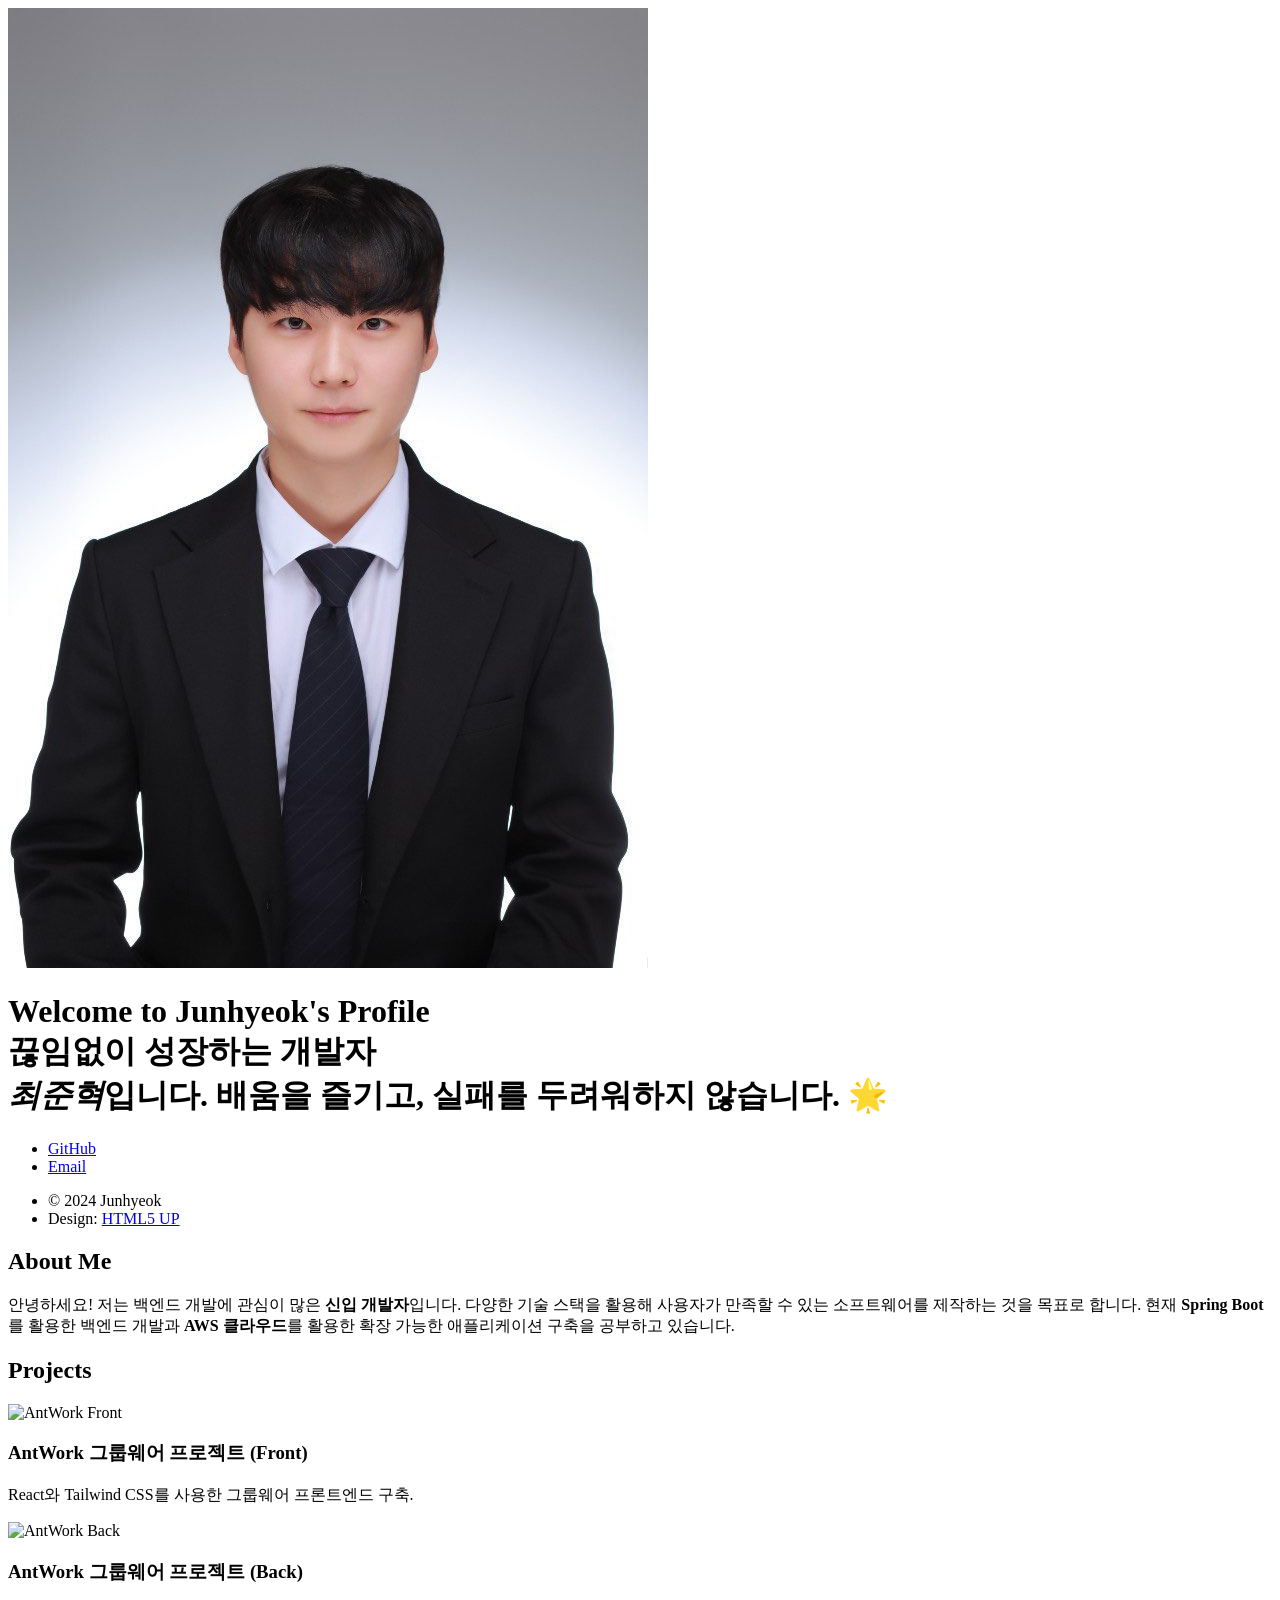
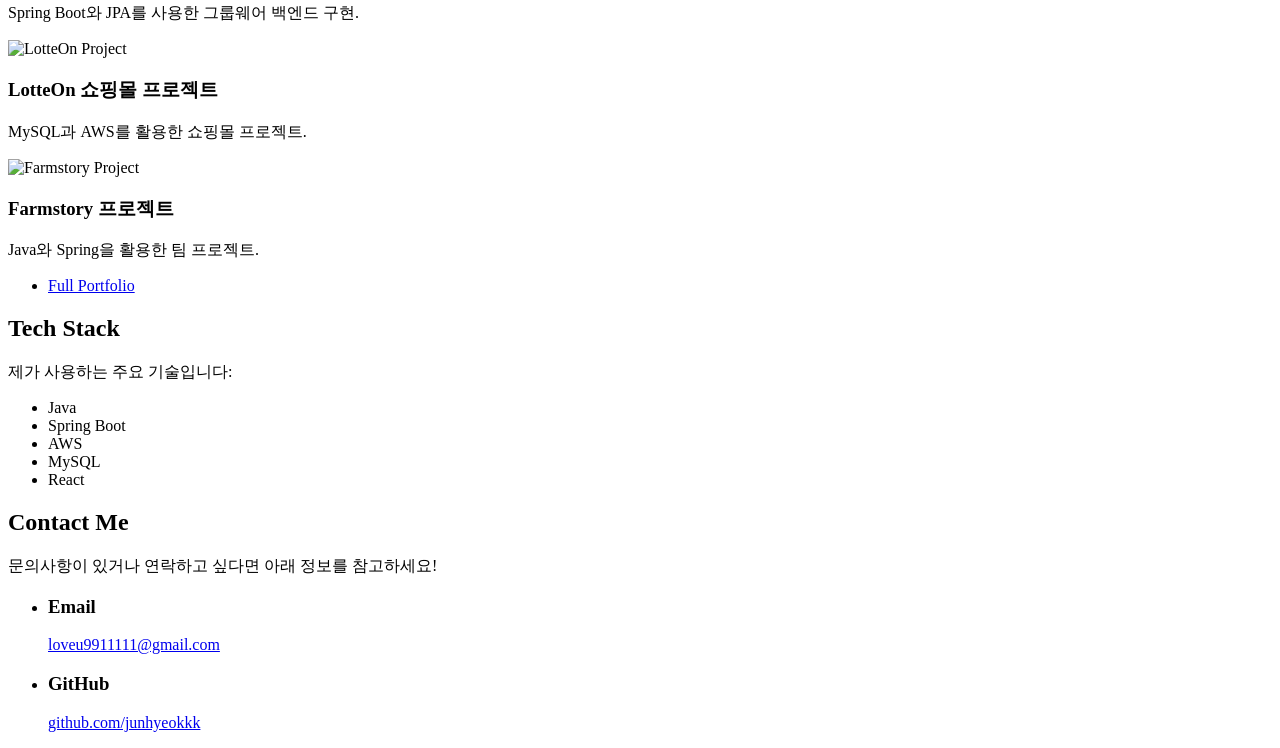
==== index.html @ 49eb4132 "init 포트폴리오" ====
<!DOCTYPE HTML>
<html>
<head>
    <title>Junhyeok's Profile</title>
    <meta charset="utf-8" />
    <meta name="viewport" content="width=device-width, initial-scale=1, user-scalable=no" />
    <link rel="stylesheet" href="assets/css/main.css" />
</head>
<body class="is-preload">

    <!-- Header -->
    <header id="header">
        <div class="inner">
            <a href="#" class="image avatar"><img src="images/증명사진.jpg" alt="Junhyeok's Avatar" /></a>
            <h1>
                <strong>Welcome to Junhyeok's Profile</strong><br />
                끊임없이 성장하는 개발자 <br />
                <em>최준혁</em>입니다. 배움을 즐기고, 실패를 두려워하지 않습니다. 🌟
            </h1>
        </div>
    </header>

    <!-- Main -->
    <div id="main">

        <!-- One -->
        <section id="one">
            <header class="major">
                <h2>About Me</h2>
            </header>
            <p>
                안녕하세요! 저는 백엔드 개발에 관심이 많은 <strong>신입 개발자</strong>입니다.  
                다양한 기술 스택을 활용해 사용자가 만족할 수 있는 소프트웨어를 제작하는 것을 목표로 합니다.  
                현재 <strong>Spring Boot</strong>를 활용한 백엔드 개발과 <strong>AWS 클라우드</strong>를 활용한 확장 가능한 애플리케이션 구축을 공부하고 있습니다.
            </p>
        </section>

        <!-- Two -->
        <section id="two">
            <h2>Projects</h2>
            <div class="row">
                <article class="col-6 col-12-xsmall work-item">
                    <a href="https://github.com/greenlotte4/lotte-2nd-project-front-team3" class="image fit thumb">
                        <img src="images/thumbs/project1.jpg" alt="AntWork Front" />
                    </a>
                    <h3>AntWork 그룹웨어 프로젝트 (Front)</h3>
                    <p>React와 Tailwind CSS를 사용한 그룹웨어 프론트엔드 구축.</p>
                </article>
                <article class="col-6 col-12-xsmall work-item">
                    <a href="https://github.com/greenlotte4/lotte-2nd-project-back-team3" class="image fit thumb">
                        <img src="images/thumbs/project2.jpg" alt="AntWork Back" />
                    </a>
                    <h3>AntWork 그룹웨어 프로젝트 (Back)</h3>
                    <p>Spring Boot와 JPA를 사용한 그룹웨어 백엔드 구현.</p>
                </article>
                <article class="col-6 col-12-xsmall work-item">
                    <a href="https://github.com/junhyeokkk/LotteOn" class="image fit thumb">
                        <img src="images/thumbs/project3.jpg" alt="LotteOn Project" />
                    </a>
                    <h3>LotteOn 쇼핑몰 프로젝트</h3>
                    <p>MySQL과 AWS를 활용한 쇼핑몰 프로젝트.</p>
                </article>
                <article class="col-6 col-12-xsmall work-item">
                    <a href="https://github.com/junhyeokkk/Farmstory_TEAM1" class="image fit thumb">
                        <img src="images/thumbs/project4.jpg" alt="Farmstory Project" />
                    </a>
                    <h3>Farmstory 프로젝트</h3>
                    <p>Java와 Spring을 활용한 팀 프로젝트.</p>
                </article>
            </div>
            <ul class="actions">
                <li><a href="https://github.com/junhyeokkk" class="button">Full Portfolio</a></li>
            </ul>
        </section>

        <!-- Three -->
        <section id="three">
            <h2>Tech Stack</h2>
            <p>제가 사용하는 주요 기술입니다:</p>
            <ul class="actions">
                <li><span class="button">Java</span></li>
                <li><span class="button">Spring Boot</span></li>
                <li><span class="button">AWS</span></li>
                <li><span class="button">MySQL</span></li>
                <li><span class="button">React</span></li>
            </ul>
        </section>

        <!-- Four -->
        <section id="four">
            <h2>Contact Me</h2>
            <p>문의사항이 있거나 연락하고 싶다면 아래 정보를 참고하세요!</p>
            <ul class="labeled-icons">
                <li>
                    <h3 class="icon solid fa-envelope"><span class="label">Email</span></h3>
                    <a href="mailto:loveu9911111@gmail.com">loveu9911111@gmail.com</a>
                </li>
                <li>
                    <h3 class="icon brands fa-github"><span class="label">GitHub</span></h3>
                    <a href="https://github.com/junhyeokkk">github.com/junhyeokkk</a>
                </li>
            </ul>
        </section>
    </div>

    <!-- Footer -->
    <footer id="footer">
        <div class="inner">
            <ul class="icons">
                <li><a href="https://github.com/junhyeokkk" class="icon brands fa-github"><span class="label">GitHub</span></a></li>
                <li><a href="mailto:loveu9911111@gmail.com" class="icon solid fa-envelope"><span class="label">Email</span></a></li>
            </ul>
            <ul class="copyright">
                <li>&copy; 2024 Junhyeok</li>
                <li>Design: <a href="http://html5up.net">HTML5 UP</a></li>
            </ul>
        </div>
    </footer>

    <!-- Scripts -->
    <script src="assets/js/jquery.min.js"></script>
    <script src="assets/js/jquery.poptrox.min.js"></script>
    <script src="assets/js/browser.min.js"></script>
    <script src="assets/js/breakpoints.min.js"></script>
    <script src="assets/js/util.js"></script>
    <script src="assets/js/main.js"></script>

</body>
</html>
---- assets/css/main.css ----
@import url("fontawesome-all.min.css");
@import url("https://fonts.googleapis.com/css?family=Source+Sans+Pro:400,400italic");

/*
	Strata by HTML5 UP
	html5up.net | @ajlkn
	Free for personal and commercial use under the CCA 3.0 license (html5up.net/license)
*/

html, body, div, span, applet, object,
iframe, h1, h2, h3, h4, h5, h6, p, blockquote,
pre, a, abbr, acronym, address, big, cite,
code, del, dfn, em, img, ins, kbd, q, s, samp,
small, strike, strong, sub, sup, tt, var, b,
u, i, center, dl, dt, dd, ol, ul, li, fieldset,
form, label, legend, table, caption, tbody,
tfoot, thead, tr, th, td, article, aside,
canvas, details, embed, figure, figcaption,
footer, header, hgroup, menu, nav, output, ruby,
section, summary, time, mark, audio, video {
	margin: 0;
	padding: 0;
	border: 0;
	font-size: 100%;
	font: inherit;
	vertical-align: baseline;}

article, aside, details, figcaption, figure,
footer, header, hgroup, menu, nav, section {
	display: block;}

body {
	line-height: 1;
}

ol, ul {
	list-style: none;
}

blockquote, q {
	quotes: none;
}

	blockquote:before, blockquote:after, q:before, q:after {
		content: '';
		content: none;
	}

table {
	border-collapse: collapse;
	border-spacing: 0;
}

body {
	-webkit-text-size-adjust: none;
}

mark {
	background-color: transparent;
	color: inherit;
}

input::-moz-focus-inner {
	border: 0;
	padding: 0;
}

input, select, textarea {
	-moz-appearance: none;
	-webkit-appearance: none;
	-ms-appearance: none;
	appearance: none;
}

/* Basic */

	html {
		box-sizing: border-box;
	}

	*, *:before, *:after {
		box-sizing: inherit;
	}

	body {
		background: #fff;
	}

		body.is-preload *, body.is-preload *:before, body.is-preload *:after {
			-moz-animation: none !important;
			-webkit-animation: none !important;
			-ms-animation: none !important;
			animation: none !important;
			-moz-transition: none !important;
			-webkit-transition: none !important;
			-ms-transition: none !important;
			transition: none !important;
		}

	body, input, select, textarea {
		color: #a2a2a2;
		font-family: "Source Sans Pro", Helvetica, sans-serif;
		font-size: 16pt;
		font-weight: 400;
		line-height: 1.75em;
	}

	a {
		-moz-transition: color 0.2s ease-in-out, border-color 0.2s ease-in-out;
		-webkit-transition: color 0.2s ease-in-out, border-color 0.2s ease-in-out;
		-ms-transition: color 0.2s ease-in-out, border-color 0.2s ease-in-out;
		transition: color 0.2s ease-in-out, border-color 0.2s ease-in-out;
		border-bottom: dotted 1px;
		color: #49bf9d;
		text-decoration: none;
	}

		a:hover {
			border-bottom-color: transparent;
			color: #49bf9d !important;
			text-decoration: none;
		}

	strong, b {
		color: #787878;
		font-weight: 400;
	}

	em, i {
		font-style: italic;
	}

	p {
		margin: 0 0 2em 0;
	}

	h1, h2, h3, h4, h5, h6 {
		color: #787878;
		font-weight: 400;
		line-height: 1em;
		margin: 0 0 1em 0;
	}

		h1 a, h2 a, h3 a, h4 a, h5 a, h6 a {
			color: inherit;
			text-decoration: none;
		}

	h1 {
		font-size: 2em;
		line-height: 1.5em;
	}

	h2 {
		font-size: 1.5em;
		line-height: 1.5em;
	}

	h3 {
		font-size: 1.25em;
		line-height: 1.5em;
	}

	h4 {
		font-size: 1.1em;
		line-height: 1.5em;
	}

	h5 {
		font-size: 0.9em;
		line-height: 1.5em;
	}

	h6 {
		font-size: 0.7em;
		line-height: 1.5em;
	}

	sub {
		font-size: 0.8em;
		position: relative;
		top: 0.5em;
	}

	sup {
		font-size: 0.8em;
		position: relative;
		top: -0.5em;
	}

	hr {
		border: 0;
		border-bottom: solid 2px #efefef;
		margin: 2em 0;
	}

		hr.major {
			margin: 3em 0;
		}

	blockquote {
		border-left: solid 6px #efefef;
		font-style: italic;
		margin: 0 0 2em 0;
		padding: 0.5em 0 0.5em 1.5em;
	}

	code {
		background: #f7f7f7;
		border-radius: 0.35em;
		border: solid 2px #efefef;
		font-family: "Courier New", monospace;
		font-size: 0.9em;
		margin: 0 0.25em;
		padding: 0.25em 0.65em;
	}

	pre {
		-webkit-overflow-scrolling: touch;
		font-family: "Courier New", monospace;
		font-size: 0.9em;
		margin: 0 0 2em 0;
	}

		pre code {
			display: block;
			line-height: 1.75em;
			padding: 1em 1.5em;
			overflow-x: auto;
		}

	.align-left {
		text-align: left;
	}

	.align-center {
		text-align: center;
	}

	.align-right {
		text-align: right;
	}

/* Container */

	.container {
		margin: 0 auto;
		max-width: calc(100% - 4em);
		width: 100%;
	}

		.container.xsmall {
			width: 25%;
		}

		.container.small {
			width: 50%;
		}

		.container.medium {
			width: 75%;
		}

		.container.large {
			width: 125%;
		}

		.container.xlarge {
			width: 150%;
		}

		.container.max {
			width: 100%;
		}

		@media screen and (max-width: 980px) {

			.container {
				width: 100% !important;
				max-width: 100% !important;
			}

		}

		@media screen and (max-width: 480px) {

			.container {
				max-width: calc(100% - 3em);
			}

		}

/* Row */

	.row {
		display: flex;
		flex-wrap: wrap;
		box-sizing: border-box;
		align-items: stretch;
	}

		.row > * {
			box-sizing: border-box;
		}

		.row.gtr-uniform > * > :last-child {
			margin-bottom: 0;
		}

		.row.aln-left {
			justify-content: flex-start;
		}

		.row.aln-center {
			justify-content: center;
		}

		.row.aln-right {
			justify-content: flex-end;
		}

		.row.aln-top {
			align-items: flex-start;
		}

		.row.aln-middle {
			align-items: center;
		}

		.row.aln-bottom {
			align-items: flex-end;
		}

		.row > .imp {
			order: -1;
		}

		.row > .col-1 {
			width: 8.33333%;
		}

		.row > .off-1 {
			margin-left: 8.33333%;
		}

		.row > .col-2 {
			width: 16.66667%;
		}

		.row > .off-2 {
			margin-left: 16.66667%;
		}

		.row > .col-3 {
			width: 25%;
		}

		.row > .off-3 {
			margin-left: 25%;
		}

		.row > .col-4 {
			width: 33.33333%;
		}

		.row > .off-4 {
			margin-left: 33.33333%;
		}

		.row > .col-5 {
			width: 41.66667%;
		}

		.row > .off-5 {
			margin-left: 41.66667%;
		}

		.row > .col-6 {
			width: 50%;
		}

		.row > .off-6 {
			margin-left: 50%;
		}

		.row > .col-7 {
			width: 58.33333%;
		}

		.row > .off-7 {
			margin-left: 58.33333%;
		}

		.row > .col-8 {
			width: 66.66667%;
		}

		.row > .off-8 {
			margin-left: 66.66667%;
		}

		.row > .col-9 {
			width: 75%;
		}

		.row > .off-9 {
			margin-left: 75%;
		}

		.row > .col-10 {
			width: 83.33333%;
		}

		.row > .off-10 {
			margin-left: 83.33333%;
		}

		.row > .col-11 {
			width: 91.66667%;
		}

		.row > .off-11 {
			margin-left: 91.66667%;
		}

		.row > .col-12 {
			width: 100%;
		}

		.row > .off-12 {
			margin-left: 100%;
		}

		.row.gtr-0 {
			margin-top: 0;
			margin-left: 0em;
		}

			.row.gtr-0 > * {
				padding: 0 0 0 0em;
			}

			.row.gtr-0.gtr-uniform {
				margin-top: 0em;
			}

				.row.gtr-0.gtr-uniform > * {
					padding-top: 0em;
				}

		.row.gtr-25 {
			margin-top: 0;
			margin-left: -0.625em;
		}

			.row.gtr-25 > * {
				padding: 0 0 0 0.625em;
			}

			.row.gtr-25.gtr-uniform {
				margin-top: -0.625em;
			}

				.row.gtr-25.gtr-uniform > * {
					padding-top: 0.625em;
				}

		.row.gtr-50 {
			margin-top: 0;
			margin-left: -1.25em;
		}

			.row.gtr-50 > * {
				padding: 0 0 0 1.25em;
			}

			.row.gtr-50.gtr-uniform {
				margin-top: -1.25em;
			}

				.row.gtr-50.gtr-uniform > * {
					padding-top: 1.25em;
				}

		.row {
			margin-top: 0;
			margin-left: -2.5em;
		}

			.row > * {
				padding: 0 0 0 2.5em;
			}

			.row.gtr-uniform {
				margin-top: -2.5em;
			}

				.row.gtr-uniform > * {
					padding-top: 2.5em;
				}

		.row.gtr-150 {
			margin-top: 0;
			margin-left: -3.75em;
		}

			.row.gtr-150 > * {
				padding: 0 0 0 3.75em;
			}

			.row.gtr-150.gtr-uniform {
				margin-top: -3.75em;
			}

				.row.gtr-150.gtr-uniform > * {
					padding-top: 3.75em;
				}

		.row.gtr-200 {
			margin-top: 0;
			margin-left: -5em;
		}

			.row.gtr-200 > * {
				padding: 0 0 0 5em;
			}

			.row.gtr-200.gtr-uniform {
				margin-top: -5em;
			}

				.row.gtr-200.gtr-uniform > * {
					padding-top: 5em;
				}

		@media screen and (max-width: 1800px) {

			.row {
				display: flex;
				flex-wrap: wrap;
				box-sizing: border-box;
				align-items: stretch;
			}

				.row > * {
					box-sizing: border-box;
				}

				.row.gtr-uniform > * > :last-child {
					margin-bottom: 0;
				}

				.row.aln-left {
					justify-content: flex-start;
				}

				.row.aln-center {
					justify-content: center;
				}

				.row.aln-right {
					justify-content: flex-end;
				}

				.row.aln-top {
					align-items: flex-start;
				}

				.row.aln-middle {
					align-items: center;
				}

				.row.aln-bottom {
					align-items: flex-end;
				}

				.row > .imp-xlarge {
					order: -1;
				}

				.row > .col-1-xlarge {
					width: 8.33333%;
				}

				.row > .off-1-xlarge {
					margin-left: 8.33333%;
				}

				.row > .col-2-xlarge {
					width: 16.66667%;
				}

				.row > .off-2-xlarge {
					margin-left: 16.66667%;
				}

				.row > .col-3-xlarge {
					width: 25%;
				}

				.row > .off-3-xlarge {
					margin-left: 25%;
				}

				.row > .col-4-xlarge {
					width: 33.33333%;
				}

				.row > .off-4-xlarge {
					margin-left: 33.33333%;
				}

				.row > .col-5-xlarge {
					width: 41.66667%;
				}

				.row > .off-5-xlarge {
					margin-left: 41.66667%;
				}

				.row > .col-6-xlarge {
					width: 50%;
				}

				.row > .off-6-xlarge {
					margin-left: 50%;
				}

				.row > .col-7-xlarge {
					width: 58.33333%;
				}

				.row > .off-7-xlarge {
					margin-left: 58.33333%;
				}

				.row > .col-8-xlarge {
					width: 66.66667%;
				}

				.row > .off-8-xlarge {
					margin-left: 66.66667%;
				}

				.row > .col-9-xlarge {
					width: 75%;
				}

				.row > .off-9-xlarge {
					margin-left: 75%;
				}

				.row > .col-10-xlarge {
					width: 83.33333%;
				}

				.row > .off-10-xlarge {
					margin-left: 83.33333%;
				}

				.row > .col-11-xlarge {
					width: 91.66667%;
				}

				.row > .off-11-xlarge {
					margin-left: 91.66667%;
				}

				.row > .col-12-xlarge {
					width: 100%;
				}

				.row > .off-12-xlarge {
					margin-left: 100%;
				}

				.row.gtr-0 {
					margin-top: 0;
					margin-left: 0em;
				}

					.row.gtr-0 > * {
						padding: 0 0 0 0em;
					}

					.row.gtr-0.gtr-uniform {
						margin-top: 0em;
					}

						.row.gtr-0.gtr-uniform > * {
							padding-top: 0em;
						}

				.row.gtr-25 {
					margin-top: 0;
					margin-left: -0.625em;
				}

					.row.gtr-25 > * {
						padding: 0 0 0 0.625em;
					}

					.row.gtr-25.gtr-uniform {
						margin-top: -0.625em;
					}

						.row.gtr-25.gtr-uniform > * {
							padding-top: 0.625em;
						}

				.row.gtr-50 {
					margin-top: 0;
					margin-left: -1.25em;
				}

					.row.gtr-50 > * {
						padding: 0 0 0 1.25em;
					}

					.row.gtr-50.gtr-uniform {
						margin-top: -1.25em;
					}

						.row.gtr-50.gtr-uniform > * {
							padding-top: 1.25em;
						}

				.row {
					margin-top: 0;
					margin-left: -2.5em;
				}

					.row > * {
						padding: 0 0 0 2.5em;
					}

					.row.gtr-uniform {
						margin-top: -2.5em;
					}

						.row.gtr-uniform > * {
							padding-top: 2.5em;
						}

				.row.gtr-150 {
					margin-top: 0;
					margin-left: -3.75em;
				}

					.row.gtr-150 > * {
						padding: 0 0 0 3.75em;
					}

					.row.gtr-150.gtr-uniform {
						margin-top: -3.75em;
					}

						.row.gtr-150.gtr-uniform > * {
							padding-top: 3.75em;
						}

				.row.gtr-200 {
					margin-top: 0;
					margin-left: -5em;
				}

					.row.gtr-200 > * {
						padding: 0 0 0 5em;
					}

					.row.gtr-200.gtr-uniform {
						margin-top: -5em;
					}

						.row.gtr-200.gtr-uniform > * {
							padding-top: 5em;
						}

		}

		@media screen and (max-width: 1280px) {

			.row {
				display: flex;
				flex-wrap: wrap;
				box-sizing: border-box;
				align-items: stretch;
			}

				.row > * {
					box-sizing: border-box;
				}

				.row.gtr-uniform > * > :last-child {
					margin-bottom: 0;
				}

				.row.aln-left {
					justify-content: flex-start;
				}

				.row.aln-center {
					justify-content: center;
				}

				.row.aln-right {
					justify-content: flex-end;
				}

				.row.aln-top {
					align-items: flex-start;
				}

				.row.aln-middle {
					align-items: center;
				}

				.row.aln-bottom {
					align-items: flex-end;
				}

				.row > .imp-large {
					order: -1;
				}

				.row > .col-1-large {
					width: 8.33333%;
				}

				.row > .off-1-large {
					margin-left: 8.33333%;
				}

				.row > .col-2-large {
					width: 16.66667%;
				}

				.row > .off-2-large {
					margin-left: 16.66667%;
				}

				.row > .col-3-large {
					width: 25%;
				}

				.row > .off-3-large {
					margin-left: 25%;
				}

				.row > .col-4-large {
					width: 33.33333%;
				}

				.row > .off-4-large {
					margin-left: 33.33333%;
				}

				.row > .col-5-large {
					width: 41.66667%;
				}

				.row > .off-5-large {
					margin-left: 41.66667%;
				}

				.row > .col-6-large {
					width: 50%;
				}

				.row > .off-6-large {
					margin-left: 50%;
				}

				.row > .col-7-large {
					width: 58.33333%;
				}

				.row > .off-7-large {
					margin-left: 58.33333%;
				}

				.row > .col-8-large {
					width: 66.66667%;
				}

				.row > .off-8-large {
					margin-left: 66.66667%;
				}

				.row > .col-9-large {
					width: 75%;
				}

				.row > .off-9-large {
					margin-left: 75%;
				}

				.row > .col-10-large {
					width: 83.33333%;
				}

				.row > .off-10-large {
					margin-left: 83.33333%;
				}

				.row > .col-11-large {
					width: 91.66667%;
				}

				.row > .off-11-large {
					margin-left: 91.66667%;
				}

				.row > .col-12-large {
					width: 100%;
				}

				.row > .off-12-large {
					margin-left: 100%;
				}

				.row.gtr-0 {
					margin-top: 0;
					margin-left: 0em;
				}

					.row.gtr-0 > * {
						padding: 0 0 0 0em;
					}

					.row.gtr-0.gtr-uniform {
						margin-top: 0em;
					}

						.row.gtr-0.gtr-uniform > * {
							padding-top: 0em;
						}

				.row.gtr-25 {
					margin-top: 0;
					margin-left: -0.5em;
				}

					.row.gtr-25 > * {
						padding: 0 0 0 0.5em;
					}

					.row.gtr-25.gtr-uniform {
						margin-top: -0.5em;
					}

						.row.gtr-25.gtr-uniform > * {
							padding-top: 0.5em;
						}

				.row.gtr-50 {
					margin-top: 0;
					margin-left: -1em;
				}

					.row.gtr-50 > * {
						padding: 0 0 0 1em;
					}

					.row.gtr-50.gtr-uniform {
						margin-top: -1em;
					}

						.row.gtr-50.gtr-uniform > * {
							padding-top: 1em;
						}

				.row {
					margin-top: 0;
					margin-left: -2em;
				}

					.row > * {
						padding: 0 0 0 2em;
					}

					.row.gtr-uniform {
						margin-top: -2em;
					}

						.row.gtr-uniform > * {
							padding-top: 2em;
						}

				.row.gtr-150 {
					margin-top: 0;
					margin-left: -3em;
				}

					.row.gtr-150 > * {
						padding: 0 0 0 3em;
					}

					.row.gtr-150.gtr-uniform {
						margin-top: -3em;
					}

						.row.gtr-150.gtr-uniform > * {
							padding-top: 3em;
						}

				.row.gtr-200 {
					margin-top: 0;
					margin-left: -4em;
				}

					.row.gtr-200 > * {
						padding: 0 0 0 4em;
					}

					.row.gtr-200.gtr-uniform {
						margin-top: -4em;
					}

						.row.gtr-200.gtr-uniform > * {
							padding-top: 4em;
						}

		}

		@media screen and (max-width: 980px) {

			.row {
				display: flex;
				flex-wrap: wrap;
				box-sizing: border-box;
				align-items: stretch;
			}

				.row > * {
					box-sizing: border-box;
				}

				.row.gtr-uniform > * > :last-child {
					margin-bottom: 0;
				}

				.row.aln-left {
					justify-content: flex-start;
				}

				.row.aln-center {
					justify-content: center;
				}

				.row.aln-right {
					justify-content: flex-end;
				}

				.row.aln-top {
					align-items: flex-start;
				}

				.row.aln-middle {
					align-items: center;
				}

				.row.aln-bottom {
					align-items: flex-end;
				}

				.row > .imp-medium {
					order: -1;
				}

				.row > .col-1-medium {
					width: 8.33333%;
				}

				.row > .off-1-medium {
					margin-left: 8.33333%;
				}

				.row > .col-2-medium {
					width: 16.66667%;
				}

				.row > .off-2-medium {
					margin-left: 16.66667%;
				}

				.row > .col-3-medium {
					width: 25%;
				}

				.row > .off-3-medium {
					margin-left: 25%;
				}

				.row > .col-4-medium {
					width: 33.33333%;
				}

				.row > .off-4-medium {
					margin-left: 33.33333%;
				}

				.row > .col-5-medium {
					width: 41.66667%;
				}

				.row > .off-5-medium {
					margin-left: 41.66667%;
				}

				.row > .col-6-medium {
					width: 50%;
				}

				.row > .off-6-medium {
					margin-left: 50%;
				}

				.row > .col-7-medium {
					width: 58.33333%;
				}

				.row > .off-7-medium {
					margin-left: 58.33333%;
				}

				.row > .col-8-medium {
					width: 66.66667%;
				}

				.row > .off-8-medium {
					margin-left: 66.66667%;
				}

				.row > .col-9-medium {
					width: 75%;
				}

				.row > .off-9-medium {
					margin-left: 75%;
				}

				.row > .col-10-medium {
					width: 83.33333%;
				}

				.row > .off-10-medium {
					margin-left: 83.33333%;
				}

				.row > .col-11-medium {
					width: 91.66667%;
				}

				.row > .off-11-medium {
					margin-left: 91.66667%;
				}

				.row > .col-12-medium {
					width: 100%;
				}

				.row > .off-12-medium {
					margin-left: 100%;
				}

				.row.gtr-0 {
					margin-top: 0;
					margin-left: 0em;
				}

					.row.gtr-0 > * {
						padding: 0 0 0 0em;
					}

					.row.gtr-0.gtr-uniform {
						margin-top: 0em;
					}

						.row.gtr-0.gtr-uniform > * {
							padding-top: 0em;
						}

				.row.gtr-25 {
					margin-top: 0;
					margin-left: -0.5em;
				}

					.row.gtr-25 > * {
						padding: 0 0 0 0.5em;
					}

					.row.gtr-25.gtr-uniform {
						margin-top: -0.5em;
					}

						.row.gtr-25.gtr-uniform > * {
							padding-top: 0.5em;
						}

				.row.gtr-50 {
					margin-top: 0;
					margin-left: -1em;
				}

					.row.gtr-50 > * {
						padding: 0 0 0 1em;
					}

					.row.gtr-50.gtr-uniform {
						margin-top: -1em;
					}

						.row.gtr-50.gtr-uniform > * {
							padding-top: 1em;
						}

				.row {
					margin-top: 0;
					margin-left: -2em;
				}

					.row > * {
						padding: 0 0 0 2em;
					}

					.row.gtr-uniform {
						margin-top: -2em;
					}

						.row.gtr-uniform > * {
							padding-top: 2em;
						}

				.row.gtr-150 {
					margin-top: 0;
					margin-left: -3em;
				}

					.row.gtr-150 > * {
						padding: 0 0 0 3em;
					}

					.row.gtr-150.gtr-uniform {
						margin-top: -3em;
					}

						.row.gtr-150.gtr-uniform > * {
							padding-top: 3em;
						}

				.row.gtr-200 {
					margin-top: 0;
					margin-left: -4em;
				}

					.row.gtr-200 > * {
						padding: 0 0 0 4em;
					}

					.row.gtr-200.gtr-uniform {
						margin-top: -4em;
					}

						.row.gtr-200.gtr-uniform > * {
							padding-top: 4em;
						}

		}

		@media screen and (max-width: 736px) {

			.row {
				display: flex;
				flex-wrap: wrap;
				box-sizing: border-box;
				align-items: stretch;
			}

				.row > * {
					box-sizing: border-box;
				}

				.row.gtr-uniform > * > :last-child {
					margin-bottom: 0;
				}

				.row.aln-left {
					justify-content: flex-start;
				}

				.row.aln-center {
					justify-content: center;
				}

				.row.aln-right {
					justify-content: flex-end;
				}

				.row.aln-top {
					align-items: flex-start;
				}

				.row.aln-middle {
					align-items: center;
				}

				.row.aln-bottom {
					align-items: flex-end;
				}

				.row > .imp-small {
					order: -1;
				}

				.row > .col-1-small {
					width: 8.33333%;
				}

				.row > .off-1-small {
					margin-left: 8.33333%;
				}

				.row > .col-2-small {
					width: 16.66667%;
				}

				.row > .off-2-small {
					margin-left: 16.66667%;
				}

				.row > .col-3-small {
					width: 25%;
				}

				.row > .off-3-small {
					margin-left: 25%;
				}

				.row > .col-4-small {
					width: 33.33333%;
				}

				.row > .off-4-small {
					margin-left: 33.33333%;
				}

				.row > .col-5-small {
					width: 41.66667%;
				}

				.row > .off-5-small {
					margin-left: 41.66667%;
				}

				.row > .col-6-small {
					width: 50%;
				}

				.row > .off-6-small {
					margin-left: 50%;
				}

				.row > .col-7-small {
					width: 58.33333%;
				}

				.row > .off-7-small {
					margin-left: 58.33333%;
				}

				.row > .col-8-small {
					width: 66.66667%;
				}

				.row > .off-8-small {
					margin-left: 66.66667%;
				}

				.row > .col-9-small {
					width: 75%;
				}

				.row > .off-9-small {
					margin-left: 75%;
				}

				.row > .col-10-small {
					width: 83.33333%;
				}

				.row > .off-10-small {
					margin-left: 83.33333%;
				}

				.row > .col-11-small {
					width: 91.66667%;
				}

				.row > .off-11-small {
					margin-left: 91.66667%;
				}

				.row > .col-12-small {
					width: 100%;
				}

				.row > .off-12-small {
					margin-left: 100%;
				}

				.row.gtr-0 {
					margin-top: 0;
					margin-left: 0em;
				}

					.row.gtr-0 > * {
						padding: 0 0 0 0em;
					}

					.row.gtr-0.gtr-uniform {
						margin-top: 0em;
					}

						.row.gtr-0.gtr-uniform > * {
							padding-top: 0em;
						}

				.row.gtr-25 {
					margin-top: 0;
					margin-left: -0.375em;
				}

					.row.gtr-25 > * {
						padding: 0 0 0 0.375em;
					}

					.row.gtr-25.gtr-uniform {
						margin-top: -0.375em;
					}

						.row.gtr-25.gtr-uniform > * {
							padding-top: 0.375em;
						}

				.row.gtr-50 {
					margin-top: 0;
					margin-left: -0.75em;
				}

					.row.gtr-50 > * {
						padding: 0 0 0 0.75em;
					}

					.row.gtr-50.gtr-uniform {
						margin-top: -0.75em;
					}

						.row.gtr-50.gtr-uniform > * {
							padding-top: 0.75em;
						}

				.row {
					margin-top: 0;
					margin-left: -1.5em;
				}

					.row > * {
						padding: 0 0 0 1.5em;
					}

					.row.gtr-uniform {
						margin-top: -1.5em;
					}

						.row.gtr-uniform > * {
							padding-top: 1.5em;
						}

				.row.gtr-150 {
					margin-top: 0;
					margin-left: -2.25em;
				}

					.row.gtr-150 > * {
						padding: 0 0 0 2.25em;
					}

					.row.gtr-150.gtr-uniform {
						margin-top: -2.25em;
					}

						.row.gtr-150.gtr-uniform > * {
							padding-top: 2.25em;
						}

				.row.gtr-200 {
					margin-top: 0;
					margin-left: -3em;
				}

					.row.gtr-200 > * {
						padding: 0 0 0 3em;
					}

					.row.gtr-200.gtr-uniform {
						margin-top: -3em;
					}

						.row.gtr-200.gtr-uniform > * {
							padding-top: 3em;
						}

		}

		@media screen and (max-width: 480px) {

			.row {
				display: flex;
				flex-wrap: wrap;
				box-sizing: border-box;
				align-items: stretch;
			}

				.row > * {
					box-sizing: border-box;
				}

				.row.gtr-uniform > * > :last-child {
					margin-bottom: 0;
				}

				.row.aln-left {
					justify-content: flex-start;
				}

				.row.aln-center {
					justify-content: center;
				}

				.row.aln-right {
					justify-content: flex-end;
				}

				.row.aln-top {
					align-items: flex-start;
				}

				.row.aln-middle {
					align-items: center;
				}

				.row.aln-bottom {
					align-items: flex-end;
				}

				.row > .imp-xsmall {
					order: -1;
				}

				.row > .col-1-xsmall {
					width: 8.33333%;
				}

				.row > .off-1-xsmall {
					margin-left: 8.33333%;
				}

				.row > .col-2-xsmall {
					width: 16.66667%;
				}

				.row > .off-2-xsmall {
					margin-left: 16.66667%;
				}

				.row > .col-3-xsmall {
					width: 25%;
				}

				.row > .off-3-xsmall {
					margin-left: 25%;
				}

				.row > .col-4-xsmall {
					width: 33.33333%;
				}

				.row > .off-4-xsmall {
					margin-left: 33.33333%;
				}

				.row > .col-5-xsmall {
					width: 41.66667%;
				}

				.row > .off-5-xsmall {
					margin-left: 41.66667%;
				}

				.row > .col-6-xsmall {
					width: 50%;
				}

				.row > .off-6-xsmall {
					margin-left: 50%;
				}

				.row > .col-7-xsmall {
					width: 58.33333%;
				}

				.row > .off-7-xsmall {
					margin-left: 58.33333%;
				}

				.row > .col-8-xsmall {
					width: 66.66667%;
				}

				.row > .off-8-xsmall {
					margin-left: 66.66667%;
				}

				.row > .col-9-xsmall {
					width: 75%;
				}

				.row > .off-9-xsmall {
					margin-left: 75%;
				}

				.row > .col-10-xsmall {
					width: 83.33333%;
				}

				.row > .off-10-xsmall {
					margin-left: 83.33333%;
				}

				.row > .col-11-xsmall {
					width: 91.66667%;
				}

				.row > .off-11-xsmall {
					margin-left: 91.66667%;
				}

				.row > .col-12-xsmall {
					width: 100%;
				}

				.row > .off-12-xsmall {
					margin-left: 100%;
				}

				.row.gtr-0 {
					margin-top: 0;
					margin-left: 0em;
				}

					.row.gtr-0 > * {
						padding: 0 0 0 0em;
					}

					.row.gtr-0.gtr-uniform {
						margin-top: 0em;
					}

						.row.gtr-0.gtr-uniform > * {
							padding-top: 0em;
						}

				.row.gtr-25 {
					margin-top: 0;
					margin-left: -0.375em;
				}

					.row.gtr-25 > * {
						padding: 0 0 0 0.375em;
					}

					.row.gtr-25.gtr-uniform {
						margin-top: -0.375em;
					}

						.row.gtr-25.gtr-uniform > * {
							padding-top: 0.375em;
						}

				.row.gtr-50 {
					margin-top: 0;
					margin-left: -0.75em;
				}

					.row.gtr-50 > * {
						padding: 0 0 0 0.75em;
					}

					.row.gtr-50.gtr-uniform {
						margin-top: -0.75em;
					}

						.row.gtr-50.gtr-uniform > * {
							padding-top: 0.75em;
						}

				.row {
					margin-top: 0;
					margin-left: -1.5em;
				}

					.row > * {
						padding: 0 0 0 1.5em;
					}

					.row.gtr-uniform {
						margin-top: -1.5em;
					}

						.row.gtr-uniform > * {
							padding-top: 1.5em;
						}

				.row.gtr-150 {
					margin-top: 0;
					margin-left: -2.25em;
				}

					.row.gtr-150 > * {
						padding: 0 0 0 2.25em;
					}

					.row.gtr-150.gtr-uniform {
						margin-top: -2.25em;
					}

						.row.gtr-150.gtr-uniform > * {
							padding-top: 2.25em;
						}

				.row.gtr-200 {
					margin-top: 0;
					margin-left: -3em;
				}

					.row.gtr-200 > * {
						padding: 0 0 0 3em;
					}

					.row.gtr-200.gtr-uniform {
						margin-top: -3em;
					}

						.row.gtr-200.gtr-uniform > * {
							padding-top: 3em;
						}

		}

/* Section/Article */

	section.special, article.special {
		text-align: center;
	}

	header p {
		color: #b2b2b2;
		position: relative;
		margin: 0 0 1.5em 0;
	}

	header h2 + p {
		font-size: 1.25em;
		margin-top: -1em;
		line-height: 1.5em;
	}

	header h3 + p {
		font-size: 1.1em;
		margin-top: -0.8em;
		line-height: 1.5em;
	}

	header h4 + p,
	header h5 + p,
	header h6 + p {
		font-size: 0.9em;
		margin-top: -0.6em;
		line-height: 1.5em;
	}

	header.major h2 {
		font-size: 2em;
	}

/* Form */

	form {
		margin: 0 0 2em 0;
	}

	label {
		color: #787878;
		display: block;
		font-size: 0.9em;
		font-weight: 400;
		margin: 0 0 1em 0;
	}

	input[type="text"],
	input[type="password"],
	input[type="email"],
	select,
	textarea {
		-moz-appearance: none;
		-webkit-appearance: none;
		-ms-appearance: none;
		appearance: none;
		background: #f7f7f7;
		border-radius: 0.35em;
		border: solid 2px transparent;
		color: inherit;
		display: block;
		outline: 0;
		padding: 0 0.75em;
		text-decoration: none;
		width: 100%;
	}

		input[type="text"]:invalid,
		input[type="password"]:invalid,
		input[type="email"]:invalid,
		select:invalid,
		textarea:invalid {
			box-shadow: none;
		}

		input[type="text"]:focus,
		input[type="password"]:focus,
		input[type="email"]:focus,
		select:focus,
		textarea:focus {
			border-color: #49bf9d;
		}

	select {
		background-image: url("data:image/svg+xml;charset=utf8,%3Csvg xmlns='http://www.w3.org/2000/svg' width='40' height='40' preserveAspectRatio='none' viewBox='0 0 40 40'%3E%3Cpath d='M9.4,12.3l10.4,10.4l10.4-10.4c0.2-0.2,0.5-0.4,0.9-0.4c0.3,0,0.6,0.1,0.9,0.4l3.3,3.3c0.2,0.2,0.4,0.5,0.4,0.9 c0,0.4-0.1,0.6-0.4,0.9L20.7,31.9c-0.2,0.2-0.5,0.4-0.9,0.4c-0.3,0-0.6-0.1-0.9-0.4L4.3,17.3c-0.2-0.2-0.4-0.5-0.4-0.9 c0-0.4,0.1-0.6,0.4-0.9l3.3-3.3c0.2-0.2,0.5-0.4,0.9-0.4S9.1,12.1,9.4,12.3z' fill='%23dfdfdf' /%3E%3C/svg%3E");
		background-size: 1.25rem;
		background-repeat: no-repeat;
		background-position: calc(100% - 1rem) center;
		height: 2.75em;
		padding-right: 2.75em;
		text-overflow: ellipsis;
	}

		select option {
			color: #787878;
			background: #fff;
		}

		select:focus::-ms-value {
			background-color: transparent;
		}

		select::-ms-expand {
			display: none;
		}

	input[type="text"],
	input[type="password"],
	input[type="email"],
	select {
		height: 2.75em;
	}

	textarea {
		padding: 0.75em;
	}

	input[type="checkbox"],
	input[type="radio"] {
		-moz-appearance: none;
		-webkit-appearance: none;
		-ms-appearance: none;
		appearance: none;
		display: block;
		float: left;
		margin-right: -2em;
		opacity: 0;
		width: 1em;
		z-index: -1;
	}

		input[type="checkbox"] + label,
		input[type="radio"] + label {
			text-decoration: none;
			color: #a2a2a2;
			cursor: pointer;
			display: inline-block;
			font-size: 1em;
			font-weight: 400;
			padding-left: 2.4em;
			padding-right: 0.75em;
			position: relative;
		}

			input[type="checkbox"] + label:before,
			input[type="radio"] + label:before {
				-moz-osx-font-smoothing: grayscale;
				-webkit-font-smoothing: antialiased;
				display: inline-block;
				font-style: normal;
				font-variant: normal;
				text-rendering: auto;
				line-height: 1;
				text-transform: none !important;
				font-family: 'Font Awesome 5 Free';
				font-weight: 900;
			}

			input[type="checkbox"] + label:before,
			input[type="radio"] + label:before {
				background: #f7f7f7;
				border-radius: 0.35em;
				border: solid 2px transparent;
				content: '';
				display: inline-block;
				font-size: 0.8em;
				height: 2.0625em;
				left: 0;
				line-height: 1.85625em;
				position: absolute;
				text-align: center;
				top: 0;
				width: 2.0625em;
			}

		input[type="checkbox"]:checked + label:before,
		input[type="radio"]:checked + label:before {
			background: #787878;
			border-color: #787878;
			color: #fff;
			content: '\f00c';
		}

		input[type="checkbox"]:focus + label:before,
		input[type="radio"]:focus + label:before {
			border-color: #49bf9d;
		}

	input[type="checkbox"] + label:before {
		border-radius: 0.35em;
	}

	input[type="radio"] + label:before {
		border-radius: 100%;
	}

	::-webkit-input-placeholder {
		color: #b2b2b2 !important;
		opacity: 1.0;
	}

	:-moz-placeholder {
		color: #b2b2b2 !important;
		opacity: 1.0;
	}

	::-moz-placeholder {
		color: #b2b2b2 !important;
		opacity: 1.0;
	}

	:-ms-input-placeholder {
		color: #b2b2b2 !important;
		opacity: 1.0;
	}

/* Box */

	.box {
		border-radius: 0.35em;
		border: solid 2px #efefef;
		margin-bottom: 2em;
		padding: 1.5em;
	}

		.box > :last-child,
		.box > :last-child > :last-child,
		.box > :last-child > :last-child > :last-child {
			margin-bottom: 0;
		}

		.box.alt {
			border: 0;
			border-radius: 0;
			padding: 0;
		}

/* Icon */

	.icon {
		text-decoration: none;
		border-bottom: none;
		position: relative;
	}

		.icon:before {
			-moz-osx-font-smoothing: grayscale;
			-webkit-font-smoothing: antialiased;
			display: inline-block;
			font-style: normal;
			font-variant: normal;
			text-rendering: auto;
			line-height: 1;
			text-transform: none !important;
			font-family: 'Font Awesome 5 Free';
			font-weight: 400;
		}

		.icon > .label {
			display: none;
		}

		.icon:before {
			line-height: inherit;
		}

		.icon.solid:before {
			font-weight: 900;
		}

		.icon.brands:before {
			font-family: 'Font Awesome 5 Brands';
		}

/* Image */

	.image {
		border-radius: 0.35em;
		border: 0;
		display: inline-block;
		position: relative;
	}

		.image:before {
			-moz-transition: opacity 0.2s ease-in-out;
			-webkit-transition: opacity 0.2s ease-in-out;
			-ms-transition: opacity 0.2s ease-in-out;
			transition: opacity 0.2s ease-in-out;
			background: url("images/overlay.png");
			border-radius: 0.35em;
			content: '';
			display: block;
			height: 100%;
			left: 0;
			opacity: 0.5;
			position: absolute;
			top: 0;
			width: 100%;
		}

		.image.thumb {
			text-align: center;
		}

			.image.thumb:after {
				-moz-transition: opacity 0.2s ease-in-out;
				-webkit-transition: opacity 0.2s ease-in-out;
				-ms-transition: opacity 0.2s ease-in-out;
				transition: opacity 0.2s ease-in-out;
				border-radius: 0.35em;
				border: solid 3px rgba(255, 255, 255, 0.5);
				color: #fff;
				content: 'View';
				display: inline-block;
				font-size: 0.8em;
				font-weight: 400;
				left: 50%;
				line-height: 2.25em;
				margin: -1.25em 0 0 -3em;
				opacity: 0;
				padding: 0 1.5em;
				position: absolute;
				text-align: center;
				text-decoration: none;
				top: 50%;
				white-space: nowrap;
			}

			.image.thumb:hover:after {
				opacity: 1.0;
			}

			.image.thumb:hover:before {
				background: url("images/overlay.png"), url("images/overlay.png");
				opacity: 1.0;
			}

		.image img {
			border-radius: 0.35em;
			display: block;
		}

		.image.left {
			float: left;
			margin: 0 1.5em 1em 0;
			top: 0.25em;
		}

		.image.right {
			float: right;
			margin: 0 0 1em 1.5em;
			top: 0.25em;
		}

		.image.left, .image.right {
			max-width: 40%;
		}

			.image.left img, .image.right img {
				width: 100%;
			}

		.image.fit {
			display: block;
			margin: 0 0 2em 0;
			width: 100%;
		}

			.image.fit img {
				width: 100%;
			}

		.image.avatar {
			border-radius: 100%;
		}

			.image.avatar:before {
				display: none;
			}

			.image.avatar img {
				border-radius: 100%;
				width: 100%;
			}

/* List */

	ol {
		list-style: decimal;
		margin: 0 0 2em 0;
		padding-left: 1.25em;
	}

		ol li {
			padding-left: 0.25em;
		}

	ul {
		list-style: disc;
		margin: 0 0 2em 0;
		padding-left: 1em;
	}

		ul li {
			padding-left: 0.5em;
		}

		ul.alt {
			list-style: none;
			padding-left: 0;
		}

			ul.alt li {
				border-top: solid 2px #efefef;
				padding: 0.5em 0;
			}

				ul.alt li:first-child {
					border-top: 0;
					padding-top: 0;
				}

	dl {
		margin: 0 0 2em 0;
	}

/* Icons */

	ul.icons {
		cursor: default;
		list-style: none;
		padding-left: 0;
	}

		ul.icons li {
			display: inline-block;
			padding: 0 1em 0 0;
		}

			ul.icons li:last-child {
				padding-right: 0;
			}

			ul.icons li .icon:before {
				font-size: 1.5em;
			}

/* Labeled Icons */

	ul.labeled-icons {
		list-style: none;
		padding: 0;
	}

		ul.labeled-icons li {
			line-height: 1.75em;
			margin: 1.5em 0 0 0;
			padding-left: 2.25em;
			position: relative;
		}

			ul.labeled-icons li:first-child {
				margin-top: 0;
			}

			ul.labeled-icons li a {
				color: inherit;
			}

			ul.labeled-icons li h3 {
				color: #b2b2b2;
				left: 0;
				position: absolute;
				text-align: center;
				top: 0;
				width: 1em;
			}

/* Actions */

	ul.actions {
		display: -moz-flex;
		display: -webkit-flex;
		display: -ms-flex;
		display: flex;
		cursor: default;
		list-style: none;
		margin-left: -1em;
		padding-left: 0;
	}

		ul.actions li {
			padding: 0 0 0 1em;
			vertical-align: middle;
		}

		ul.actions.special {
			-moz-justify-content: center;
			-webkit-justify-content: center;
			-ms-justify-content: center;
			justify-content: center;
			width: 100%;
			margin-left: 0;
		}

			ul.actions.special li:first-child {
				padding-left: 0;
			}

		ul.actions.stacked {
			-moz-flex-direction: column;
			-webkit-flex-direction: column;
			-ms-flex-direction: column;
			flex-direction: column;
			margin-left: 0;
		}

			ul.actions.stacked li {
				padding: 1.3em 0 0 0;
			}

				ul.actions.stacked li:first-child {
					padding-top: 0;
				}

		ul.actions.fit {
			width: calc(100% + 1em);
		}

			ul.actions.fit li {
				-moz-flex-grow: 1;
				-webkit-flex-grow: 1;
				-ms-flex-grow: 1;
				flex-grow: 1;
				-moz-flex-shrink: 1;
				-webkit-flex-shrink: 1;
				-ms-flex-shrink: 1;
				flex-shrink: 1;
				width: 100%;
			}

				ul.actions.fit li > * {
					width: 100%;
				}

			ul.actions.fit.stacked {
				width: 100%;
			}

		@media screen and (max-width: 480px) {

			ul.actions:not(.fixed) {
				-moz-flex-direction: column;
				-webkit-flex-direction: column;
				-ms-flex-direction: column;
				flex-direction: column;
				margin-left: 0;
				width: 100% !important;
			}

				ul.actions:not(.fixed) li {
					-moz-flex-grow: 1;
					-webkit-flex-grow: 1;
					-ms-flex-grow: 1;
					flex-grow: 1;
					-moz-flex-shrink: 1;
					-webkit-flex-shrink: 1;
					-ms-flex-shrink: 1;
					flex-shrink: 1;
					padding: 1em 0 0 0;
					text-align: center;
					width: 100%;
				}

					ul.actions:not(.fixed) li > * {
						width: 100%;
					}

					ul.actions:not(.fixed) li:first-child {
						padding-top: 0;
					}

					ul.actions:not(.fixed) li input[type="submit"],
					ul.actions:not(.fixed) li input[type="reset"],
					ul.actions:not(.fixed) li input[type="button"],
					ul.actions:not(.fixed) li button,
					ul.actions:not(.fixed) li .button {
						width: 100%;
					}

						ul.actions:not(.fixed) li input[type="submit"].icon:before,
						ul.actions:not(.fixed) li input[type="reset"].icon:before,
						ul.actions:not(.fixed) li input[type="button"].icon:before,
						ul.actions:not(.fixed) li button.icon:before,
						ul.actions:not(.fixed) li .button.icon:before {
							margin-left: -0.5em;
						}

		}

/* Table */

	.table-wrapper {
		-webkit-overflow-scrolling: touch;
		overflow-x: auto;
	}

	table {
		margin: 0 0 2em 0;
		width: 100%;
	}

		table tbody tr {
			border: solid 1px #efefef;
			border-left: 0;
			border-right: 0;
		}

			table tbody tr:nth-child(2n + 1) {
				background-color: #f7f7f7;
			}

		table td {
			padding: 0.75em 0.75em;
		}

		table th {
			color: #787878;
			font-size: 0.9em;
			font-weight: 400;
			padding: 0 0.75em 0.75em 0.75em;
			text-align: left;
		}

		table thead {
			border-bottom: solid 2px #efefef;
		}

		table tfoot {
			border-top: solid 2px #efefef;
		}

		table.alt {
			border-collapse: separate;
		}

			table.alt tbody tr td {
				border: solid 2px #efefef;
				border-left-width: 0;
				border-top-width: 0;
			}

				table.alt tbody tr td:first-child {
					border-left-width: 2px;
				}

			table.alt tbody tr:first-child td {
				border-top-width: 2px;
			}

			table.alt thead {
				border-bottom: 0;
			}

			table.alt tfoot {
				border-top: 0;
			}

/* Button */

	input[type="submit"],
	input[type="reset"],
	input[type="button"],
	.button {
		-moz-appearance: none;
		-webkit-appearance: none;
		-ms-appearance: none;
		appearance: none;
		-moz-transition: background-color 0.2s ease-in-out, color 0.2s ease-in-out, border-color 0.2s ease-in-out;
		-webkit-transition: background-color 0.2s ease-in-out, color 0.2s ease-in-out, border-color 0.2s ease-in-out;
		-ms-transition: background-color 0.2s ease-in-out, color 0.2s ease-in-out, border-color 0.2s ease-in-out;
		transition: background-color 0.2s ease-in-out, color 0.2s ease-in-out, border-color 0.2s ease-in-out;
		background-color: transparent;
		border-radius: 0.35em;
		border: solid 3px #efefef;
		color: #787878 !important;
		cursor: pointer;
		display: inline-block;
		font-weight: 400;
		height: 3.15em;
		height: calc(2.75em + 6px);
		line-height: 2.75em;
		min-width: 10em;
		padding: 0 1.5em;
		text-align: center;
		text-decoration: none;
		white-space: nowrap;
	}

		input[type="submit"]:hover,
		input[type="reset"]:hover,
		input[type="button"]:hover,
		.button:hover {
			border-color: #49bf9d;
			color: #49bf9d !important;
		}

		input[type="submit"]:active,
		input[type="reset"]:active,
		input[type="button"]:active,
		.button:active {
			background-color: rgba(73, 191, 157, 0.1);
			border-color: #49bf9d;
			color: #49bf9d !important;
		}

		input[type="submit"].icon,
		input[type="reset"].icon,
		input[type="button"].icon,
		.button.icon {
			padding-left: 1.35em;
		}

			input[type="submit"].icon:before,
			input[type="reset"].icon:before,
			input[type="button"].icon:before,
			.button.icon:before {
				margin-right: 0.5em;
			}

		input[type="submit"].fit,
		input[type="reset"].fit,
		input[type="button"].fit,
		.button.fit {
			min-width: 0;
			width: 100%;
		}

		input[type="submit"].small,
		input[type="reset"].small,
		input[type="button"].small,
		.button.small {
			font-size: 0.8em;
		}

		input[type="submit"].large,
		input[type="reset"].large,
		input[type="button"].large,
		.button.large {
			font-size: 1.35em;
		}

		input[type="submit"].primary,
		input[type="reset"].primary,
		input[type="button"].primary,
		.button.primary {
			background-color: #49bf9d;
			border-color: #49bf9d;
			color: #ffffff !important;
		}

			input[type="submit"].primary:hover,
			input[type="reset"].primary:hover,
			input[type="button"].primary:hover,
			.button.primary:hover {
				background-color: #5cc6a7;
				border-color: #5cc6a7;
			}

			input[type="submit"].primary:active,
			input[type="reset"].primary:active,
			input[type="button"].primary:active,
			.button.primary:active {
				background-color: #3eb08f;
				border-color: #3eb08f;
			}

		input[type="submit"].disabled, input[type="submit"]:disabled,
		input[type="reset"].disabled,
		input[type="reset"]:disabled,
		input[type="button"].disabled,
		input[type="button"]:disabled,
		.button.disabled,
		.button:disabled {
			background-color: #e7e7e7 !important;
			border-color: #e7e7e7 !important;
			color: #b2b2b2 !important;
			cursor: default;
		}

/* Work Item */

	.work-item {
		margin: 0 0 2em 0;
	}

		.work-item .image {
			margin: 0 0 1.5em 0;
		}

		.work-item h3 {
			font-size: 1em;
			margin: 0 0 0.5em 0;
		}

		.work-item p {
			font-size: 0.8em;
			line-height: 1.5em;
			margin: 0;
		}

/* Header */

	#header {
		display: -moz-flex;
		display: -webkit-flex;
		display: -ms-flex;
		display: flex;
		-moz-flex-direction: column;
		-webkit-flex-direction: column;
		-ms-flex-direction: column;
		flex-direction: column;
		-moz-align-items: -moz-flex-end;
		-webkit-align-items: -webkit-flex-end;
		-ms-align-items: -ms-flex-end;
		align-items: flex-end;
		-moz-justify-content: space-between;
		-webkit-justify-content: space-between;
		-ms-justify-content: space-between;
		justify-content: space-between;
		background-color: #1f1815;
		background-attachment: scroll,								scroll;
		background-image: url("images/overlay.png"), url("../../images/bg.jpg");
		background-position: top left,							top left;
		background-repeat: repeat,								no-repeat;
		background-size: auto,								150%;
		color: rgba(255, 255, 255, 0.5);
		height: 100%;
		left: 0;
		padding: 8em 4em;
		position: fixed;
		text-align: right;
		top: 0;
		width: 35%;
	}

		#header > * {
			-moz-flex-shrink: 0;
			-webkit-flex-shrink: 0;
			-ms-flex-shrink: 0;
			flex-shrink: 0;
			width: 100%;
		}

		#header > .inner {
			-moz-flex-grow: 1;
			-webkit-flex-grow: 1;
			-ms-flex-grow: 1;
			flex-grow: 1;
			margin: 0 0 2em 0;
		}

		#header strong, #header b {
			color: #ffffff;
		}

		#header h2, #header h3, #header h4, #header h5, #header h6 {
			color: #ffffff;
		}

		#header h1 {
			color: rgba(255, 255, 255, 0.5);
			font-size: 1.35em;
			line-height: 1.75em;
			margin: 0;
		}

		#header .image.avatar {
			margin: 0 0 1em 0;
			width: 6.25em;
		}

/* Footer */

	#footer .icons {
		margin: 1em 0 0 0;
	}

		#footer .icons a {
			color: rgba(255, 255, 255, 0.4);
		}

	#footer .copyright {
		color: rgba(255, 255, 255, 0.4);
		font-size: 0.8em;
		list-style: none;
		margin: 1em 0 0 0;
		padding: 0;
	}

		#footer .copyright li {
			border-left: solid 1px rgba(255, 255, 255, 0.25);
			display: inline-block;
			line-height: 1em;
			margin-left: 0.75em;
			padding-left: 0.75em;
		}

			#footer .copyright li:first-child {
				border-left: 0;
				margin-left: 0;
				padding-left: 0;
			}

			#footer .copyright li a {
				color: inherit;
			}

/* Main */

	#main {
		margin-left: 35%;
		max-width: 54em;
		padding: 8em 4em 4em 4em;
		width: calc(100% - 35%);
	}

		#main > section {
			border-top: solid 2px #efefef;
			margin: 4em 0 0 0;
			padding: 4em 0 0 0;
		}

			#main > section:first-child {
				border-top: 0;
				margin-top: 0;
				padding-top: 0;
			}

/* Poptrox */

	@-moz-keyframes spin {
		0% {
			-moz-transform: rotate(0deg);
			-webkit-transform: rotate(0deg);
			-ms-transform: rotate(0deg);
			transform: rotate(0deg);
		}

		100% {
			-moz-transform: rotate(360deg);
			-webkit-transform: rotate(360deg);
			-ms-transform: rotate(360deg);
			transform: rotate(360deg);
		}
	}

	@-webkit-keyframes spin {
		0% {
			-moz-transform: rotate(0deg);
			-webkit-transform: rotate(0deg);
			-ms-transform: rotate(0deg);
			transform: rotate(0deg);
		}

		100% {
			-moz-transform: rotate(360deg);
			-webkit-transform: rotate(360deg);
			-ms-transform: rotate(360deg);
			transform: rotate(360deg);
		}
	}

	@-ms-keyframes spin {
		0% {
			-moz-transform: rotate(0deg);
			-webkit-transform: rotate(0deg);
			-ms-transform: rotate(0deg);
			transform: rotate(0deg);
		}

		100% {
			-moz-transform: rotate(360deg);
			-webkit-transform: rotate(360deg);
			-ms-transform: rotate(360deg);
			transform: rotate(360deg);
		}
	}

	@keyframes spin {
		0% {
			-moz-transform: rotate(0deg);
			-webkit-transform: rotate(0deg);
			-ms-transform: rotate(0deg);
			transform: rotate(0deg);
		}

		100% {
			-moz-transform: rotate(360deg);
			-webkit-transform: rotate(360deg);
			-ms-transform: rotate(360deg);
			transform: rotate(360deg);
		}
	}

	.poptrox-popup {
		-moz-box-sizing: content-box;
		-webkit-box-sizing: content-box;
		-ms-box-sizing: content-box;
		box-sizing: content-box;
		-webkit-tap-highlight-color: rgba(255, 255, 255, 0);
		background: #fff;
		border-radius: 0.35em;
		box-shadow: 0 0.1em 0.15em 0 rgba(0, 0, 0, 0.15);
		overflow: hidden;
		padding-bottom: 3em;
	}

		.poptrox-popup .loader {
			text-decoration: none;
			-moz-animation: spin 1s linear infinite;
			-webkit-animation: spin 1s linear infinite;
			-ms-animation: spin 1s linear infinite;
			animation: spin 1s linear infinite;
			font-size: 1.5em;
			height: 1em;
			left: 50%;
			line-height: 1em;
			margin: -0.5em 0 0 -0.5em;
			position: absolute;
			top: 50%;
			width: 1em;
		}

			.poptrox-popup .loader:before {
				-moz-osx-font-smoothing: grayscale;
				-webkit-font-smoothing: antialiased;
				display: inline-block;
				font-style: normal;
				font-variant: normal;
				text-rendering: auto;
				line-height: 1;
				text-transform: none !important;
				font-family: 'Font Awesome 5 Free';
				font-weight: 900;
			}

			.poptrox-popup .loader:before {
				content: '\f1ce';
			}

		.poptrox-popup .caption {
			background: #fff;
			bottom: 0;
			cursor: default;
			font-size: 0.9em;
			height: 3em;
			left: 0;
			line-height: 2.8em;
			position: absolute;
			text-align: center;
			width: 100%;
			z-index: 1;
		}

		.poptrox-popup .nav-next,
		.poptrox-popup .nav-previous {
			text-decoration: none;
			-moz-transition: opacity 0.2s ease-in-out;
			-webkit-transition: opacity 0.2s ease-in-out;
			-ms-transition: opacity 0.2s ease-in-out;
			transition: opacity 0.2s ease-in-out;
			-webkit-tap-highlight-color: rgba(255, 255, 255, 0);
			background: rgba(0, 0, 0, 0.01);
			cursor: pointer;
			height: 100%;
			opacity: 0;
			position: absolute;
			top: 0;
			width: 50%;
		}

			.poptrox-popup .nav-next:before,
			.poptrox-popup .nav-previous:before {
				-moz-osx-font-smoothing: grayscale;
				-webkit-font-smoothing: antialiased;
				display: inline-block;
				font-style: normal;
				font-variant: normal;
				text-rendering: auto;
				line-height: 1;
				text-transform: none !important;
				font-family: 'Font Awesome 5 Free';
				font-weight: 900;
			}

			.poptrox-popup .nav-next:before,
			.poptrox-popup .nav-previous:before {
				color: #fff;
				font-size: 2.5em;
				height: 1em;
				line-height: 1em;
				margin-top: -0.75em;
				position: absolute;
				text-align: center;
				top: 50%;
				width: 1.5em;
			}

		.poptrox-popup .nav-next {
			right: 0;
		}

			.poptrox-popup .nav-next:before {
				content: '\f105';
				right: 0;
			}

		.poptrox-popup .nav-previous {
			left: 0;
		}

			.poptrox-popup .nav-previous:before {
				content: '\f104';
				left: 0;
			}

		.poptrox-popup .closer {
			text-decoration: none;
			-moz-transition: opacity 0.2s ease-in-out;
			-webkit-transition: opacity 0.2s ease-in-out;
			-ms-transition: opacity 0.2s ease-in-out;
			transition: opacity 0.2s ease-in-out;
			-webkit-tap-highlight-color: rgba(255, 255, 255, 0);
			color: #fff;
			height: 4em;
			line-height: 4em;
			opacity: 0;
			position: absolute;
			right: 0;
			text-align: center;
			top: 0;
			width: 4em;
			z-index: 2;
		}

			.poptrox-popup .closer:before {
				-moz-osx-font-smoothing: grayscale;
				-webkit-font-smoothing: antialiased;
				display: inline-block;
				font-style: normal;
				font-variant: normal;
				text-rendering: auto;
				line-height: 1;
				text-transform: none !important;
				font-family: 'Font Awesome 5 Free';
				font-weight: 900;
			}

			.poptrox-popup .closer:before {
				-moz-box-sizing: content-box;
				-webkit-box-sizing: content-box;
				-ms-box-sizing: content-box;
				box-sizing: content-box;
				border-radius: 100%;
				border: solid 3px rgba(255, 255, 255, 0.5);
				content: '\f00d';
				display: block;
				font-size: 1em;
				height: 1.75em;
				left: 50%;
				line-height: 1.75em;
				margin: -0.875em 0 0 -0.875em;
				position: absolute;
				top: 50%;
				width: 1.75em;
			}

		.poptrox-popup:hover .nav-next,
		.poptrox-popup:hover .nav-previous {
			opacity: 0.5;
		}

			.poptrox-popup:hover .nav-next:hover,
			.poptrox-popup:hover .nav-previous:hover {
				opacity: 1.0;
			}

		.poptrox-popup:hover .closer {
			opacity: 0.5;
		}

			.poptrox-popup:hover .closer:hover {
				opacity: 1.0;
			}

/* Touch */

	body.is-touch .image.thumb:before {
		opacity: 0.5 !important;
	}

	body.is-touch .image.thumb:after {
		display: none !important;
	}

	body.is-touch #header {
		background-attachment: scroll;
		background-size: auto, cover;
	}

	body.is-touch .poptrox-popup .nav-next,
	body.is-touch .poptrox-popup .nav-previous,
	body.is-touch .poptrox-popup .closer {
		opacity: 1.0 !important;
	}

/* XLarge */

	@media screen and (max-width: 1800px) {

		/* Basic */

			body, input, select, textarea {
				font-size: 12pt;
			}

	}

/* Large */

	@media screen and (max-width: 1280px) {

		/* Header */

			#header {
				padding: 6em 3em 3em 3em;
				width: 30%;
			}

				#header h1 {
					font-size: 1.25em;
				}

					#header h1 br {
						display: none;
					}

				#header > .inner {
					margin-bottom: 0;
				}

		/* Footer */

			#footer .copyright li {
				border-left-width: 0;
				display: block;
				line-height: 2.25em;
				margin-left: 0;
				padding-left: 0;
			}

		/* Main */

			#main {
				margin-left: 30%;
				max-width: none;
				padding: 6em 3em 3em 3em;
				width: calc(100% - 30%);
			}

	}

/* Medium */

	@media screen and (max-width: 980px) {

		/* Basic */

			h1 br, h2 br, h3 br, h4 br, h5 br, h6 br {
				display: none;
			}

		/* List */

			ul.icons li .icon {
				font-size: 1.25em;
			}

		/* Header */

			#header {
				background-attachment: scroll;
				background-position: top left, center center;
				background-size: auto,		cover;
				left: auto;
				padding: 6em 4em;
				position: relative;
				text-align: center;
				top: auto;
				width: 100%;
				display: block;
			}

				#header h1 {
					font-size: 1.75em;
				}

					#header h1 br {
						display: inline;
					}

		/* Footer */

			#footer {
				background-attachment: scroll;
				background-color: #1f1815;
				background-image: url("images/overlay.png"), url("../../images/bg.jpg");
				background-position: top left,						bottom center;
				background-repeat: repeat,							no-repeat;
				background-size: auto,							cover;
				bottom: auto;
				left: auto;
				padding: 4em 4em 6em 4em;
				position: relative;
				text-align: center;
				width: 100%;
			}

				#footer .icons {
					margin: 0 0 1em 0;
				}

				#footer .copyright {
					margin: 0 0 1em 0;
				}

					#footer .copyright li {
						border-left-width: 1px;
						display: inline-block;
						line-height: 1em;
						margin-left: 0.75em;
						padding-left: 0.75em;
					}

		/* Main */

			#main {
				margin: 0;
				padding: 6em 4em;
				width: 100%;
			}

	}

/* Small */

	@media screen and (max-width: 736px) {

		/* Basic */

			h1 {
				font-size: 1.5em;
			}

			h2 {
				font-size: 1.2em;
			}

			h3 {
				font-size: 1em;
			}

		/* Section/Article */

			section.special, article.special {
				text-align: center;
			}

			header.major h2 {
				font-size: 1.35em;
			}

		/* List */

			ul.labeled-icons li {
				padding-left: 2em;
			}

				ul.labeled-icons li h3 {
					line-height: 1.75em;
				}

		/* Header */

			#header {
				padding: 2.25em 1.5em;
			}

				#header h1 {
					font-size: 1.35em;
				}

		/* Footer */

			#footer {
				padding: 2.25em 1.5em;
			}

		/* Main */

			#main {
				padding: 2.25em 1.5em 0.25em 1.5em;
			}

				#main > section {
					margin: 2.25em 0 0 0;
					padding: 2.25em 0 0 0;
				}

		/* Poptrox */

			.poptrox-popup {
				border-radius: 0;
			}

				.poptrox-popup .nav-next:before,
				.poptrox-popup .nav-previous:before {
					margin-top: -1em;
				}

	}

/* XSmall */

	@media screen and (max-width: 480px) {

		/* Header */

			#header {
				padding: 4.5em 1.5em;
			}

				#header h1 br {
					display: none;
				}

		/* Footer */

			#footer .copyright li {
				border-left-width: 0;
				display: block;
				line-height: 2.25em;
				margin-left: 0;
				padding-left: 0;
			}

	}
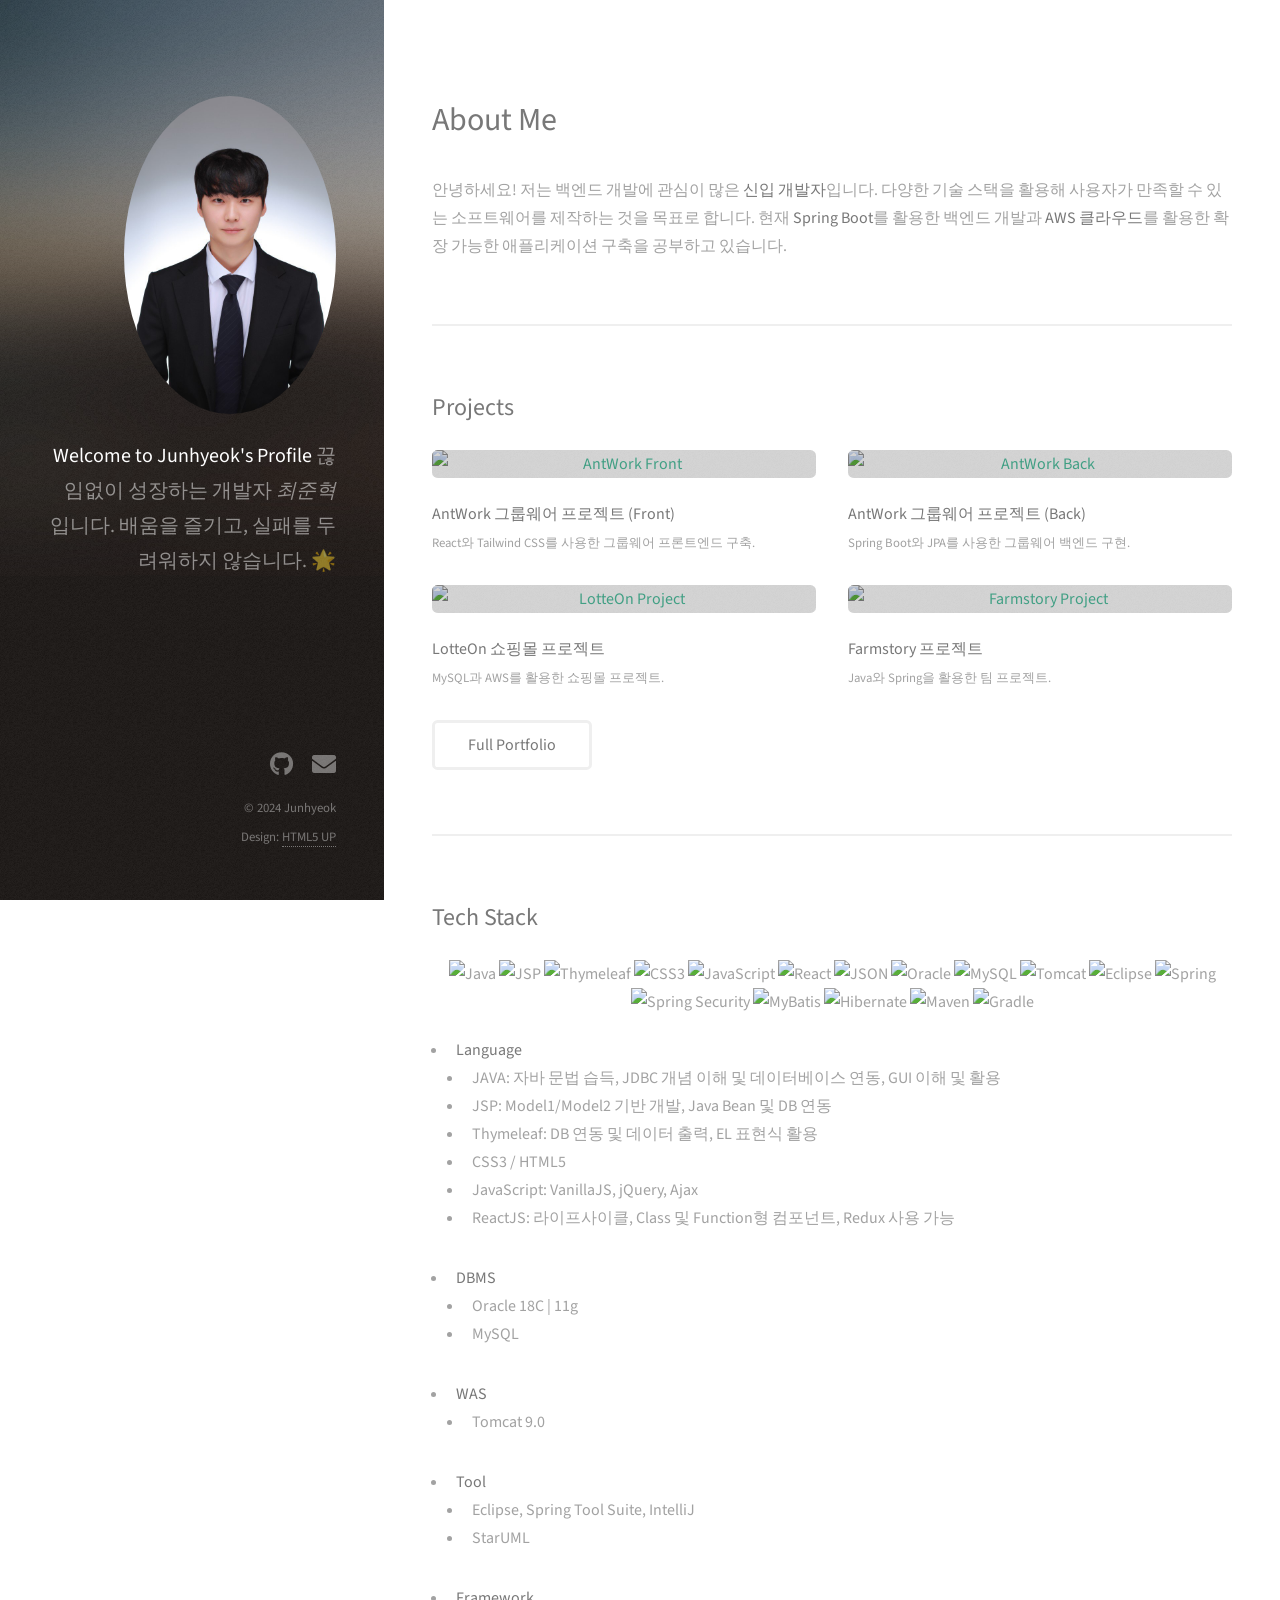
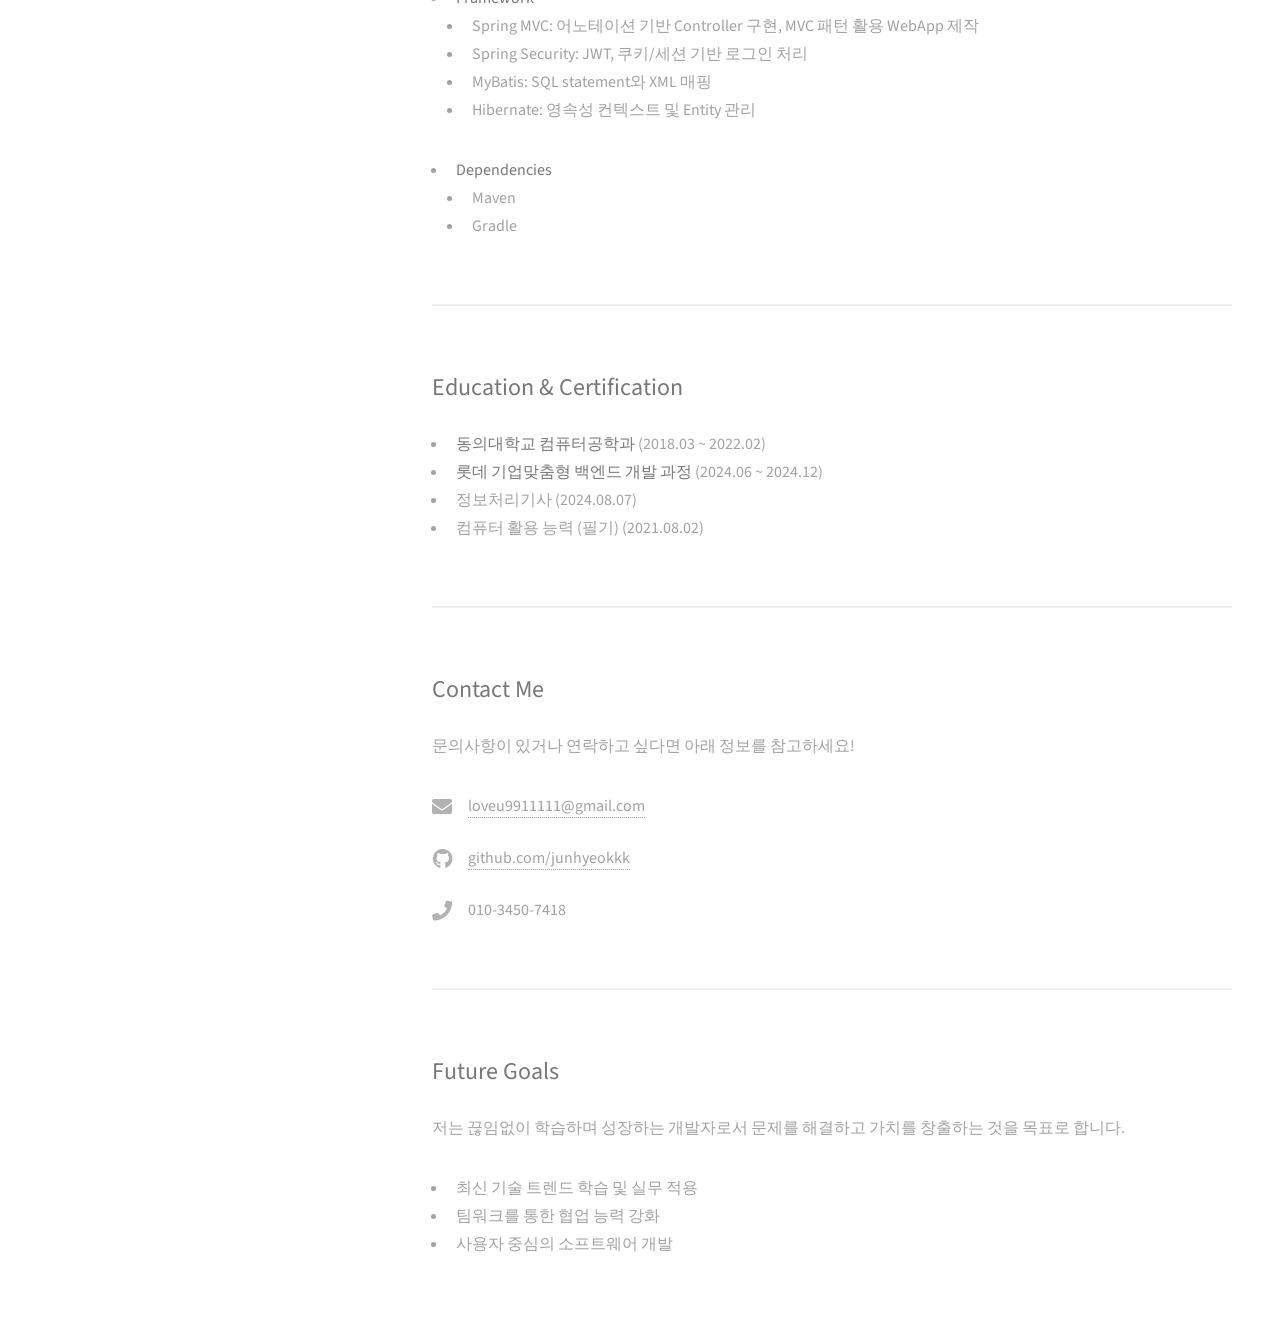
==== commit d1703109: "포트폴리오1차" ====
--- a/index.html
+++ b/index.html
@@ -74,20 +74,91 @@
         </section>
 
         <!-- Three -->
-        <section id="three">
-            <h2>Tech Stack</h2>
-            <p>제가 사용하는 주요 기술입니다:</p>
-            <ul class="actions">
-                <li><span class="button">Java</span></li>
-                <li><span class="button">Spring Boot</span></li>
-                <li><span class="button">AWS</span></li>
-                <li><span class="button">MySQL</span></li>
-                <li><span class="button">React</span></li>
-            </ul>
-        </section>
+		<section id="three">
+			<h2>Tech Stack</h2>
+			
+			<!-- 기술 이미지 -->
+			<div style="text-align: center; margin-bottom: 20px;">
+				<img src="https://img.shields.io/badge/Java-007396?style=flat-square&logo=Java&logoColor=white" alt="Java">
+				<img src="https://img.shields.io/badge/JSP-E34F26?style=flat-square&logo=java&logoColor=white" alt="JSP">
+				<img src="https://img.shields.io/badge/Thymeleaf-005F99?style=flat-square&logo=Thymeleaf&logoColor=white" alt="Thymeleaf">
+				<img src="https://img.shields.io/badge/CSS3-1572B6?style=flat-square&logo=css3&logoColor=white" alt="CSS3">
+				<img src="https://img.shields.io/badge/JavaScript-F7DF1E?style=flat-square&logo=JavaScript&logoColor=black" alt="JavaScript">
+				<img src="https://img.shields.io/badge/React-61DAFB?style=flat-square&logo=React&logoColor=black" alt="React">
+				<img src="https://img.shields.io/badge/JSON-000000?style=flat-square&logo=JSON&logoColor=white" alt="JSON">
+				<img src="https://img.shields.io/badge/Oracle-F80000?style=flat-square&logo=Oracle&logoColor=white" alt="Oracle">
+				<img src="https://img.shields.io/badge/MySQL-4479A1?style=flat-square&logo=MySQL&logoColor=white" alt="MySQL">
+				<img src="https://img.shields.io/badge/Tomcat-F8DC75?style=flat-square&logo=Apache-Tomcat&logoColor=black" alt="Tomcat">
+				<img src="https://img.shields.io/badge/Eclipse-2C2255?style=flat-square&logo=Eclipse&logoColor=white" alt="Eclipse">
+				<img src="https://img.shields.io/badge/Spring-6DB33F?style=flat-square&logo=Spring&logoColor=white" alt="Spring">
+				<img src="https://img.shields.io/badge/Spring%20Security-6DB33F?style=flat-square&logo=Spring-Security&logoColor=white" alt="Spring Security">
+				<img src="https://img.shields.io/badge/MyBatis-4479A1?style=flat-square&logo=MyBatis&logoColor=white" alt="MyBatis">
+				<img src="https://img.shields.io/badge/Hibernate-59666C?style=flat-square&logo=Hibernate&logoColor=white" alt="Hibernate">
+				<img src="https://img.shields.io/badge/Maven-C71A36?style=flat-square&logo=Apache-Maven&logoColor=white" alt="Maven">
+				<img src="https://img.shields.io/badge/Gradle-02303A?style=flat-square&logo=Gradle&logoColor=white" alt="Gradle">
+			</div>
+		
+			<!-- 기술 설명 -->
+			<ul>
+				<li><strong>Language</strong></li>
+				<ul>
+					<li>JAVA: 자바 문법 습득, JDBC 개념 이해 및 데이터베이스 연동, GUI 이해 및 활용</li>
+					<li>JSP: Model1/Model2 기반 개발, Java Bean 및 DB 연동</li>
+					<li>Thymeleaf: DB 연동 및 데이터 출력, EL 표현식 활용</li>
+					<li>CSS3 / HTML5</li>
+					<li>JavaScript: VanillaJS, jQuery, Ajax</li>
+					<li>ReactJS: 라이프사이클, Class 및 Function형 컴포넌트, Redux 사용 가능</li>
+				</ul>
+		
+				<li><strong>DBMS</strong></li>
+				<ul>
+					<li>Oracle 18C | 11g</li>
+					<li>MySQL</li>
+				</ul>
+		
+				<li><strong>WAS</strong></li>
+				<ul>
+					<li>Tomcat 9.0</li>
+				</ul>
+		
+				<li><strong>Tool</strong></li>
+				<ul>
+					<li>Eclipse, Spring Tool Suite, IntelliJ</li>
+					<li>StarUML</li>
+				</ul>
+		
+				<li><strong>Framework</strong></li>
+				<ul>
+					<li>Spring MVC: 어노테이션 기반 Controller 구현, MVC 패턴 활용 WebApp 제작</li>
+					<li>Spring Security: JWT, 쿠키/세션 기반 로그인 처리</li>
+					<li>MyBatis: SQL statement와 XML 매핑</li>
+					<li>Hibernate: 영속성 컨텍스트 및 Entity 관리</li>
+				</ul>
+		
+				<li><strong>Dependencies</strong></li>
+				<ul>
+					<li>Maven</li>
+					<li>Gradle</li>
+				</ul>
+			</ul>
+		</section>
+		
+		
+		
 
         <!-- Four -->
         <section id="four">
+            <h2>Education & Certification</h2>
+            <ul>
+                <li><strong>동의대학교 컴퓨터공학과</strong> (2018.03 ~ 2022.02)</li>
+                <li><strong>롯데 기업맞춤형 백엔드 개발 과정</strong> (2024.06 ~ 2024.12)</li>
+                <li>정보처리기사 (2024.08.07)</li>
+                <li>컴퓨터 활용 능력 (필기) (2021.08.02)</li>
+            </ul>
+        </section>
+
+        <!-- Five -->
+        <section id="five">
             <h2>Contact Me</h2>
             <p>문의사항이 있거나 연락하고 싶다면 아래 정보를 참고하세요!</p>
             <ul class="labeled-icons">
@@ -99,7 +170,24 @@
                     <h3 class="icon brands fa-github"><span class="label">GitHub</span></h3>
                     <a href="https://github.com/junhyeokkk">github.com/junhyeokkk</a>
                 </li>
-            </ul>
+                <li>
+                    <h3 class="icon solid fa-phone"><span class="label">Phone</span></h3>
+                    010-3450-7418
+                </li>
+            </ul>
+        </section>
+
+        <!-- Six -->
+        <section id="six">
+            <h2>Future Goals</h2>
+            <p>
+                저는 끊임없이 학습하며 성장하는 개발자로서 문제를 해결하고 가치를 창출하는 것을 목표로 합니다.  
+                <ul>
+                    <li>최신 기술 트렌드 학습 및 실무 적용</li>
+                    <li>팀워크를 통한 협업 능력 강화</li>
+                    <li>사용자 중심의 소프트웨어 개발</li>
+                </ul>
+            </p>
         </section>
     </div>
 
--- a/assets/css/main.css
+++ b/assets/css/main.css
@@ -2640,7 +2640,7 @@
 
 		#header .image.avatar {
 			margin: 0 0 1em 0;
-			width: 6.25em;
+			width: 13.25em;
 		}
 
 /* Footer */
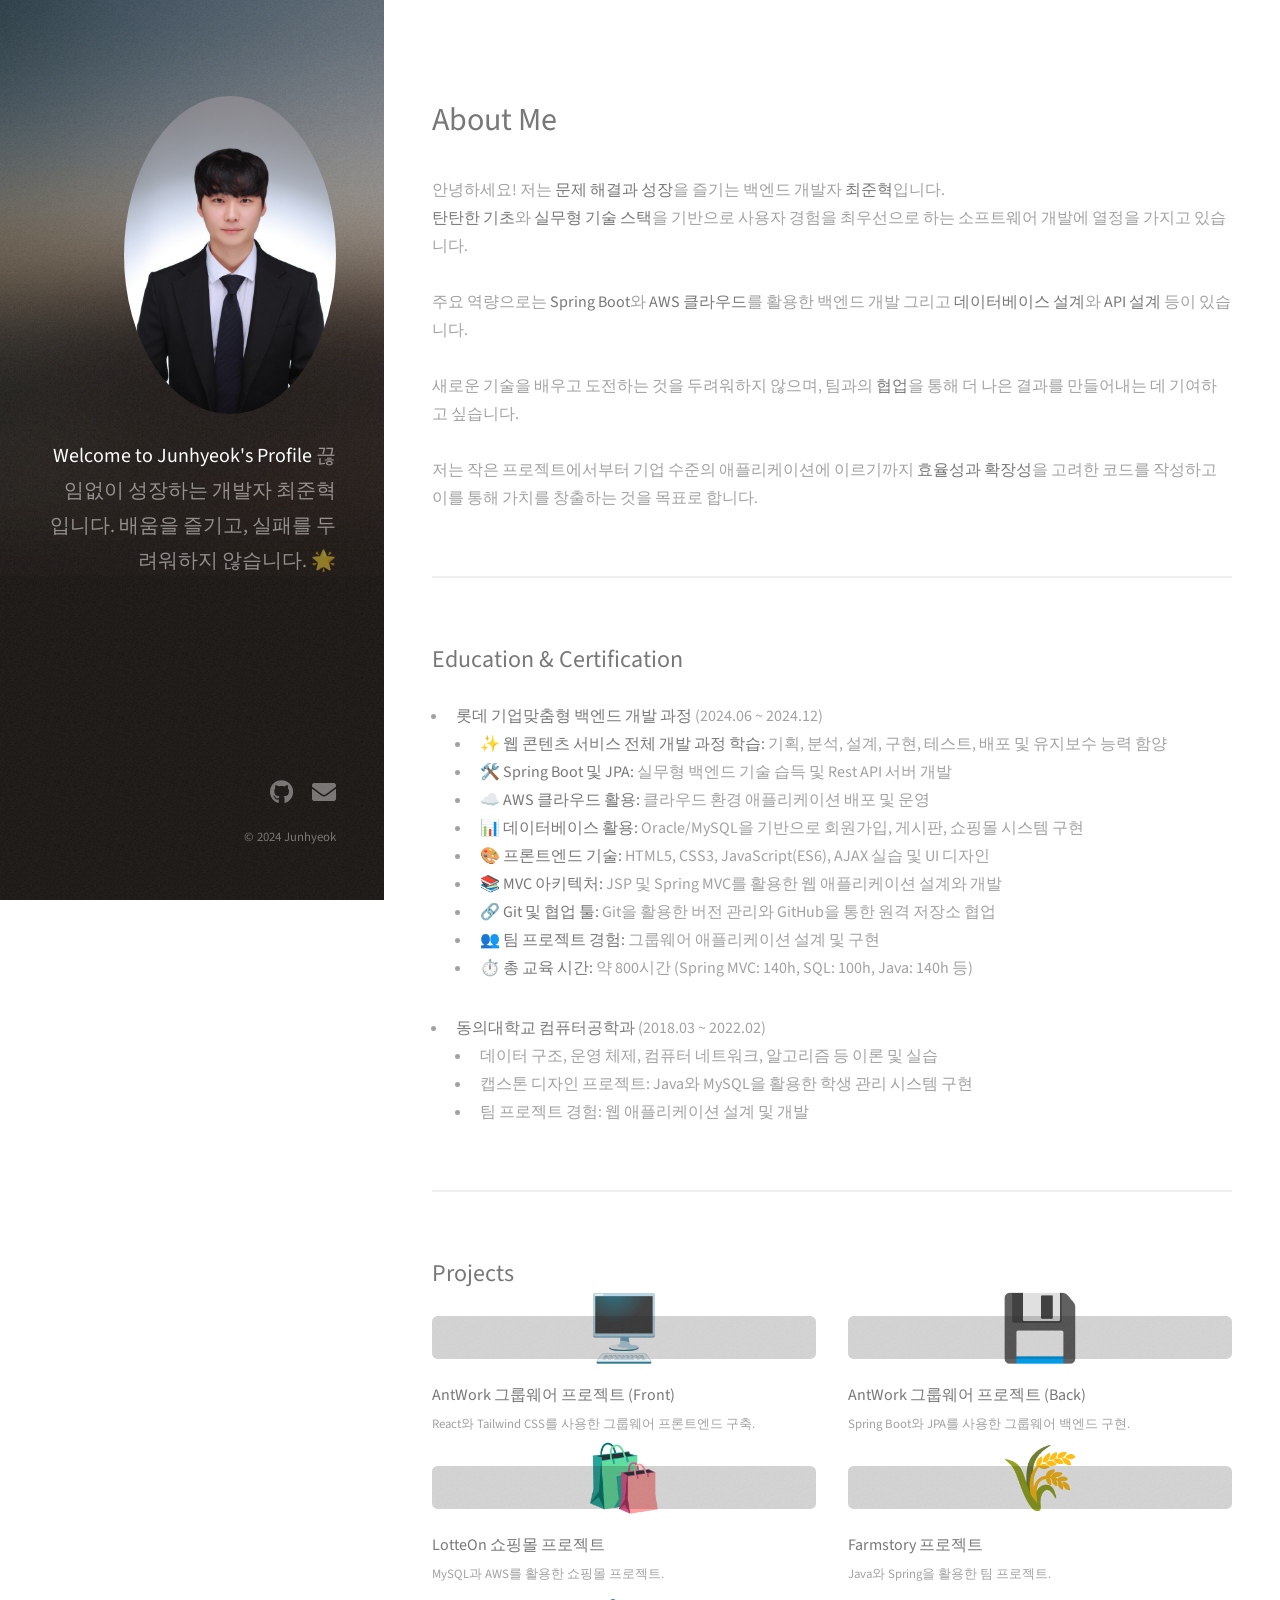
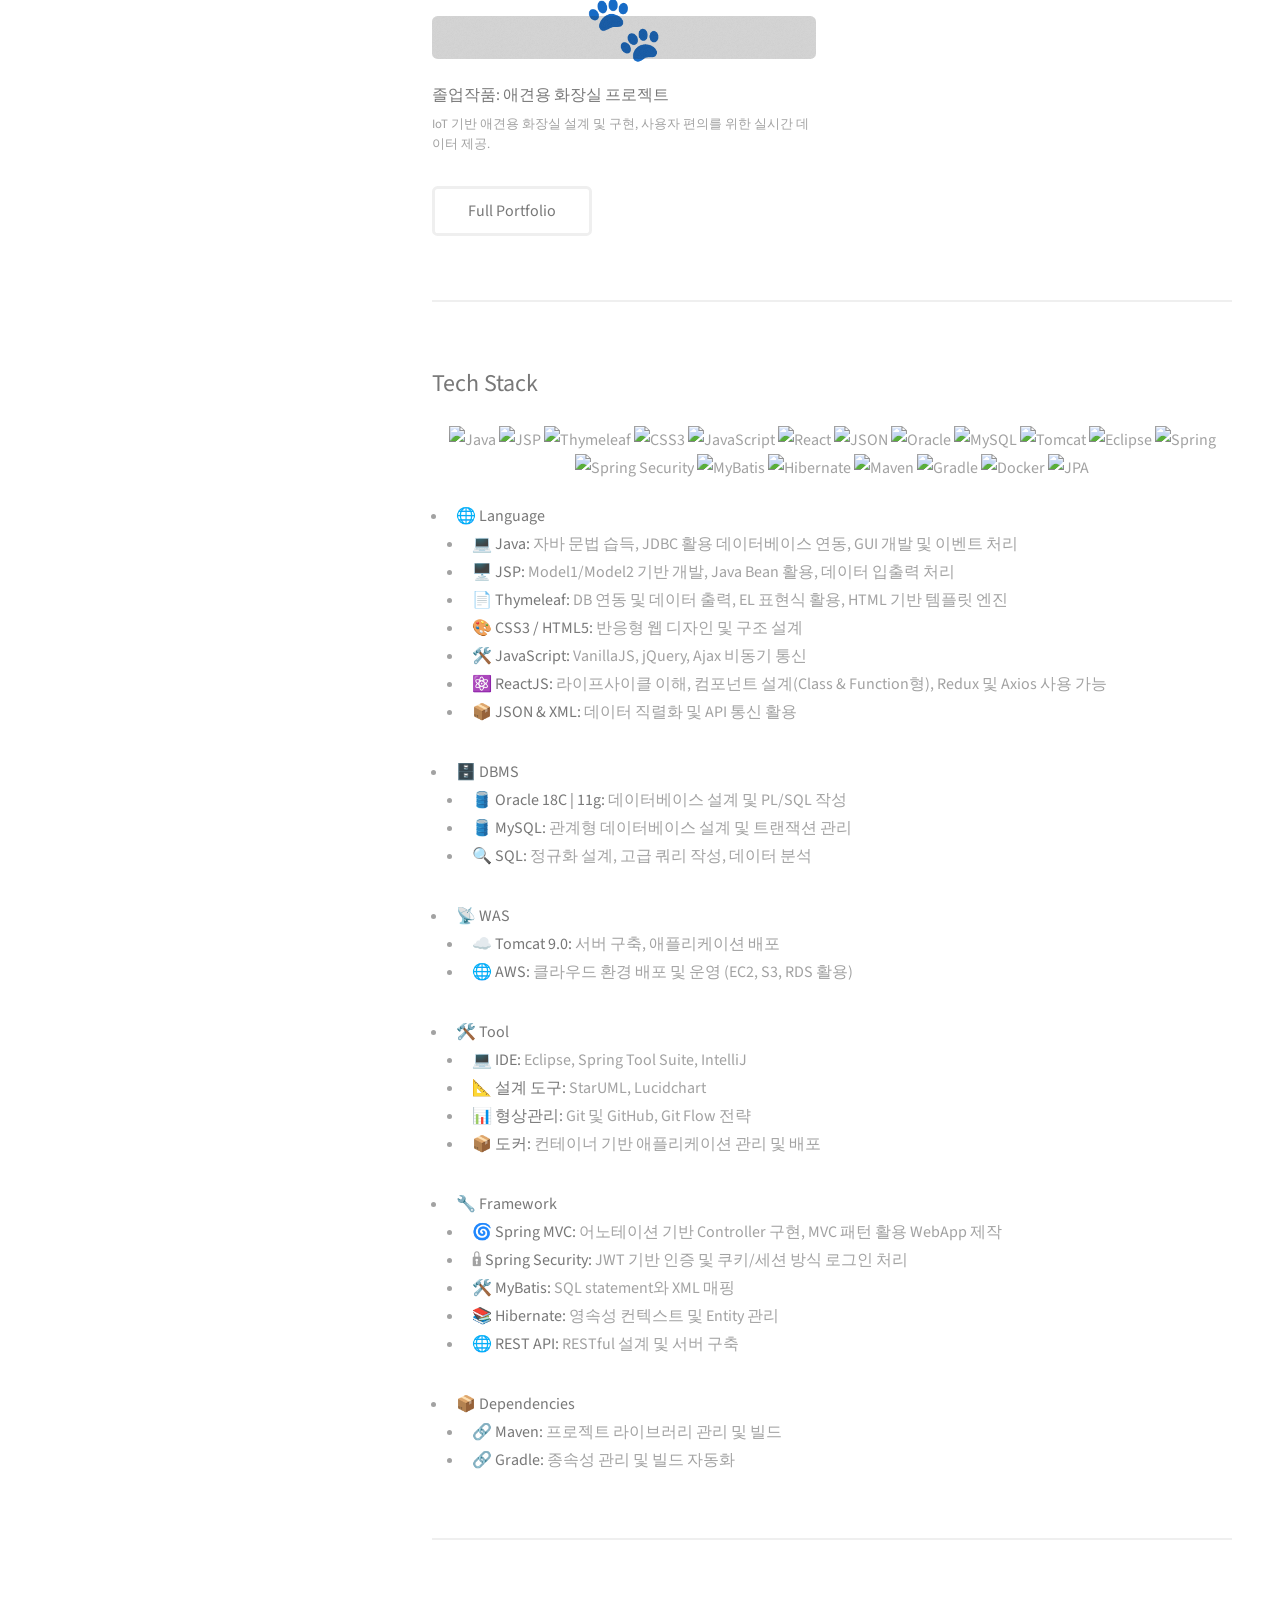
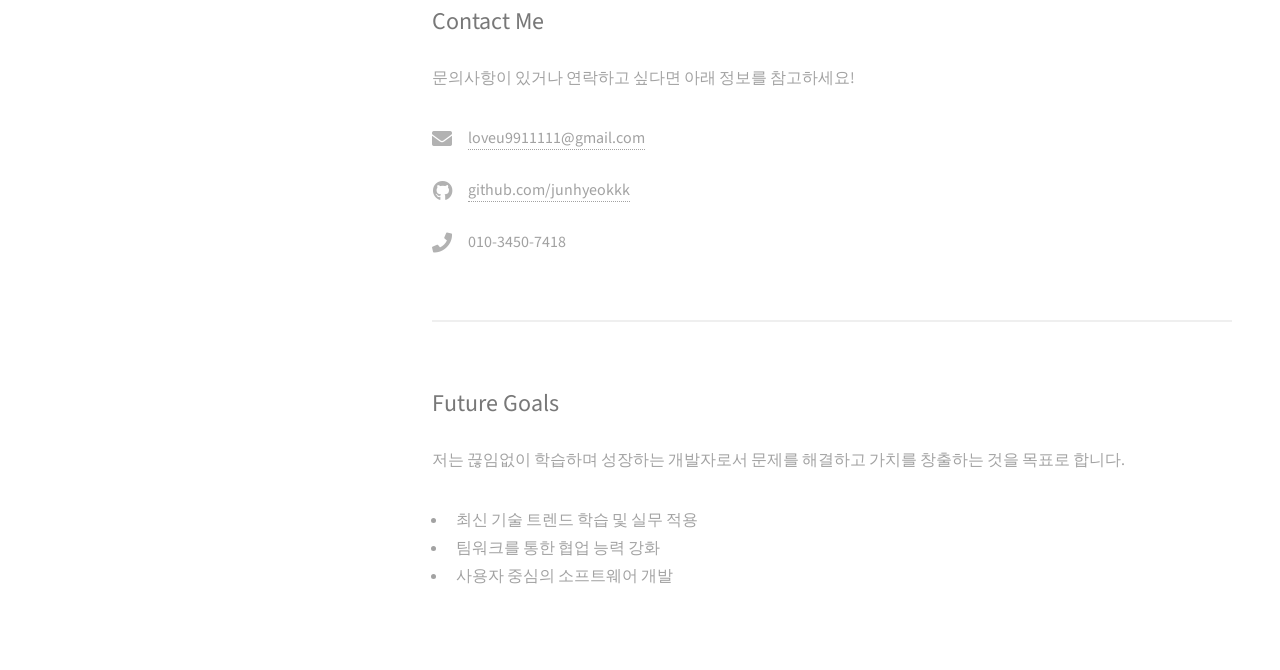
==== commit ac26e5db: "포트폴리오2차" ====
--- a/index.html
+++ b/index.html
@@ -14,8 +14,8 @@
             <a href="#" class="image avatar"><img src="images/증명사진.jpg" alt="Junhyeok's Avatar" /></a>
             <h1>
                 <strong>Welcome to Junhyeok's Profile</strong><br />
-                끊임없이 성장하는 개발자 <br />
-                <em>최준혁</em>입니다. 배움을 즐기고, 실패를 두려워하지 않습니다. 🌟
+                끊임없이 성장하는 개발자
+                최준혁입니다. <br /> 배움을 즐기고, 실패를 두려워하지 않습니다. 🌟
             </h1>
         </div>
     </header>
@@ -24,57 +24,113 @@
     <div id="main">
 
         <!-- One -->
-        <section id="one">
-            <header class="major">
-                <h2>About Me</h2>
-            </header>
-            <p>
-                안녕하세요! 저는 백엔드 개발에 관심이 많은 <strong>신입 개발자</strong>입니다.  
-                다양한 기술 스택을 활용해 사용자가 만족할 수 있는 소프트웨어를 제작하는 것을 목표로 합니다.  
-                현재 <strong>Spring Boot</strong>를 활용한 백엔드 개발과 <strong>AWS 클라우드</strong>를 활용한 확장 가능한 애플리케이션 구축을 공부하고 있습니다.
-            </p>
-        </section>
-
-        <!-- Two -->
-        <section id="two">
-            <h2>Projects</h2>
-            <div class="row">
-                <article class="col-6 col-12-xsmall work-item">
-                    <a href="https://github.com/greenlotte4/lotte-2nd-project-front-team3" class="image fit thumb">
-                        <img src="images/thumbs/project1.jpg" alt="AntWork Front" />
-                    </a>
-                    <h3>AntWork 그룹웨어 프로젝트 (Front)</h3>
-                    <p>React와 Tailwind CSS를 사용한 그룹웨어 프론트엔드 구축.</p>
-                </article>
-                <article class="col-6 col-12-xsmall work-item">
-                    <a href="https://github.com/greenlotte4/lotte-2nd-project-back-team3" class="image fit thumb">
-                        <img src="images/thumbs/project2.jpg" alt="AntWork Back" />
-                    </a>
-                    <h3>AntWork 그룹웨어 프로젝트 (Back)</h3>
-                    <p>Spring Boot와 JPA를 사용한 그룹웨어 백엔드 구현.</p>
-                </article>
-                <article class="col-6 col-12-xsmall work-item">
-                    <a href="https://github.com/junhyeokkk/LotteOn" class="image fit thumb">
-                        <img src="images/thumbs/project3.jpg" alt="LotteOn Project" />
-                    </a>
-                    <h3>LotteOn 쇼핑몰 프로젝트</h3>
-                    <p>MySQL과 AWS를 활용한 쇼핑몰 프로젝트.</p>
-                </article>
-                <article class="col-6 col-12-xsmall work-item">
-                    <a href="https://github.com/junhyeokkk/Farmstory_TEAM1" class="image fit thumb">
-                        <img src="images/thumbs/project4.jpg" alt="Farmstory Project" />
-                    </a>
-                    <h3>Farmstory 프로젝트</h3>
-                    <p>Java와 Spring을 활용한 팀 프로젝트.</p>
-                </article>
-            </div>
-            <ul class="actions">
-                <li><a href="https://github.com/junhyeokkk" class="button">Full Portfolio</a></li>
-            </ul>
-        </section>
-
-        <!-- Three -->
-		<section id="three">
+		<section id="one">
+			<header class="major">
+				<h2>About Me</h2>
+			</header>
+			<p>
+				안녕하세요! 저는 <strong>문제 해결과 성장</strong>을 즐기는 백엔드 개발자 <strong>최준혁</strong>입니다.  
+				<br />
+				<strong>탄탄한 기초</strong>와 <strong>실무형 기술 스택</strong>을 기반으로 사용자 경험을 최우선으로 하는 소프트웨어 개발에 열정을 가지고 있습니다.  
+				<br /><br />
+				주요 역량으로는 <strong>Spring Boot</strong>와 <strong>AWS 클라우드</strong>를 활용한 백엔드 개발  
+				그리고 <strong>데이터베이스 설계</strong>와 <strong>API 설계</strong> 등이 있습니다.  
+				<br /><br />
+				새로운 기술을 배우고 도전하는 것을 두려워하지 않으며, 팀과의 <strong>협업</strong>을 통해 더 나은 결과를 만들어내는 데 기여하고 싶습니다.  
+				<br /><br />
+				저는 작은 프로젝트에서부터 기업 수준의 애플리케이션에 이르기까지  
+				<strong>효율성과 확장성</strong>을 고려한 코드를 작성하고 이를 통해 가치를 창출하는 것을 목표로 합니다.
+			</p>
+		</section>
+		
+
+		<!-- Two -->
+		<section id="two">
+			<h2>Education & Certification</h2>
+			<ul>
+				<li>
+					<strong>롯데 기업맞춤형 백엔드 개발 과정</strong> (2024.06 ~ 2024.12)
+					<ul>
+						<li>✨ <strong>웹 콘텐츠 서비스 전체 개발 과정 학습:</strong> 
+							기획, 분석, 설계, 구현, 테스트, 배포 및 유지보수 능력 함양</li>
+						<li>🛠️ <strong>Spring Boot 및 JPA:</strong> 
+							실무형 백엔드 기술 습득 및 Rest API 서버 개발</li>
+						<li>☁️ <strong>AWS 클라우드 활용:</strong> 
+							클라우드 환경 애플리케이션 배포 및 운영</li>
+						<li>📊 <strong>데이터베이스 활용:</strong> 
+							Oracle/MySQL을 기반으로 회원가입, 게시판, 쇼핑몰 시스템 구현</li>
+						<li>🎨 <strong>프론트엔드 기술:</strong> 
+							HTML5, CSS3, JavaScript(ES6), AJAX 실습 및 UI 디자인</li>
+						<li>📚 <strong>MVC 아키텍처:</strong> 
+							JSP 및 Spring MVC를 활용한 웹 애플리케이션 설계와 개발</li>
+						<li>🔗 <strong>Git 및 협업 툴:</strong> 
+							Git을 활용한 버전 관리와 GitHub을 통한 원격 저장소 협업</li>
+						<li>👥 <strong>팀 프로젝트 경험:</strong> 
+							그룹웨어 애플리케이션 설계 및 구현</li>
+						<li>⏱️ <strong>총 교육 시간:</strong> 
+							약 800시간 (Spring MVC: 140h, SQL: 100h, Java: 140h 등)</li>
+					</ul>
+				</li>
+				<li>
+					<strong>동의대학교 컴퓨터공학과</strong> (2018.03 ~ 2022.02)
+					<ul>
+						<li>데이터 구조, 운영 체제, 컴퓨터 네트워크, 알고리즘 등 이론 및 실습</li>
+						<li>캡스톤 디자인 프로젝트: Java와 MySQL을 활용한 학생 관리 시스템 구현</li>
+						<li>팀 프로젝트 경험: 웹 애플리케이션 설계 및 개발</li>
+					</ul>
+				</li>
+			</ul>
+		</section>
+
+
+        <!-- three -->
+        <section id="three">
+			<h2>Projects</h2>
+			<div class="row">
+				<article class="col-6 col-12-xsmall work-item">
+					<a href="https://github.com/greenlotte4/lotte-2nd-project-front-team3" class="image fit thumb">
+						<span style="font-size: 4rem;">🖥️</span>
+					</a>
+					<h3>AntWork 그룹웨어 프로젝트 (Front)</h3>
+					<p>React와 Tailwind CSS를 사용한 그룹웨어 프론트엔드 구축.</p>
+				</article>
+				<article class="col-6 col-12-xsmall work-item">
+					<a href="https://github.com/greenlotte4/lotte-2nd-project-back-team3" class="image fit thumb">
+						<span style="font-size: 4rem;">💾</span>
+					</a>
+					<h3>AntWork 그룹웨어 프로젝트 (Back)</h3>
+					<p>Spring Boot와 JPA를 사용한 그룹웨어 백엔드 구현.</p>
+				</article>
+				<article class="col-6 col-12-xsmall work-item">
+					<a href="https://github.com/junhyeokkk/LotteOn" class="image fit thumb">
+						<span style="font-size: 4rem;">🛍️</span>
+					</a>
+					<h3>LotteOn 쇼핑몰 프로젝트</h3>
+					<p>MySQL과 AWS를 활용한 쇼핑몰 프로젝트.</p>
+				</article>
+				<article class="col-6 col-12-xsmall work-item">
+					<a href="https://github.com/junhyeokkk/Farmstory_TEAM1" class="image fit thumb">
+						<span style="font-size: 4rem;">🌾</span>
+					</a>
+					<h3>Farmstory 프로젝트</h3>
+					<p>Java와 Spring을 활용한 팀 프로젝트.</p>
+				</article>
+				<article class="col-6 col-12-xsmall work-item">
+					<a href="#" class="image fit thumb">
+						<span style="font-size: 4rem;">🐾</span>
+					</a>
+					<h3>졸업작품: 애견용 화장실 프로젝트</h3>
+					<p>IoT 기반 애견용 화장실 설계 및 구현, 사용자 편의를 위한 실시간 데이터 제공.</p>
+				</article>
+			</div>
+			<ul class="actions">
+				<li><a href="https://github.com/junhyeokkk" class="button">Full Portfolio</a></li>
+			</ul>
+		</section>
+		
+
+        <!-- four -->
+		<section id="four">
 			<h2>Tech Stack</h2>
 			
 			<!-- 기술 이미지 -->
@@ -96,66 +152,62 @@
 				<img src="https://img.shields.io/badge/Hibernate-59666C?style=flat-square&logo=Hibernate&logoColor=white" alt="Hibernate">
 				<img src="https://img.shields.io/badge/Maven-C71A36?style=flat-square&logo=Apache-Maven&logoColor=white" alt="Maven">
 				<img src="https://img.shields.io/badge/Gradle-02303A?style=flat-square&logo=Gradle&logoColor=white" alt="Gradle">
+				<img src="https://img.shields.io/badge/Docker-2496ED?style=flat-square&logo=Docker&logoColor=white" alt="Docker">
+				<img src="https://img.shields.io/badge/JPA-6DB33F?style=flat-square&logo=Spring&logoColor=white" alt="JPA">
 			</div>
+			
 		
 			<!-- 기술 설명 -->
 			<ul>
-				<li><strong>Language</strong></li>
-				<ul>
-					<li>JAVA: 자바 문법 습득, JDBC 개념 이해 및 데이터베이스 연동, GUI 이해 및 활용</li>
-					<li>JSP: Model1/Model2 기반 개발, Java Bean 및 DB 연동</li>
-					<li>Thymeleaf: DB 연동 및 데이터 출력, EL 표현식 활용</li>
-					<li>CSS3 / HTML5</li>
-					<li>JavaScript: VanillaJS, jQuery, Ajax</li>
-					<li>ReactJS: 라이프사이클, Class 및 Function형 컴포넌트, Redux 사용 가능</li>
-				</ul>
-		
-				<li><strong>DBMS</strong></li>
-				<ul>
-					<li>Oracle 18C | 11g</li>
-					<li>MySQL</li>
-				</ul>
-		
-				<li><strong>WAS</strong></li>
-				<ul>
-					<li>Tomcat 9.0</li>
-				</ul>
-		
-				<li><strong>Tool</strong></li>
-				<ul>
-					<li>Eclipse, Spring Tool Suite, IntelliJ</li>
-					<li>StarUML</li>
-				</ul>
-		
-				<li><strong>Framework</strong></li>
-				<ul>
-					<li>Spring MVC: 어노테이션 기반 Controller 구현, MVC 패턴 활용 WebApp 제작</li>
-					<li>Spring Security: JWT, 쿠키/세션 기반 로그인 처리</li>
-					<li>MyBatis: SQL statement와 XML 매핑</li>
-					<li>Hibernate: 영속성 컨텍스트 및 Entity 관리</li>
-				</ul>
-		
-				<li><strong>Dependencies</strong></li>
-				<ul>
-					<li>Maven</li>
-					<li>Gradle</li>
+				<li><strong>🌐 Language</strong></li>
+				<ul>
+					<li>💻 <strong>Java:</strong> 자바 문법 습득, JDBC 활용 데이터베이스 연동, GUI 개발 및 이벤트 처리</li>
+					<li>🖥️ <strong>JSP:</strong> Model1/Model2 기반 개발, Java Bean 활용, 데이터 입출력 처리</li>
+					<li>📄 <strong>Thymeleaf:</strong> DB 연동 및 데이터 출력, EL 표현식 활용, HTML 기반 템플릿 엔진</li>
+					<li>🎨 <strong>CSS3 / HTML5:</strong> 반응형 웹 디자인 및 구조 설계</li>
+					<li>🛠️ <strong>JavaScript:</strong> VanillaJS, jQuery, Ajax 비동기 통신</li>
+					<li>⚛️ <strong>ReactJS:</strong> 라이프사이클 이해, 컴포넌트 설계(Class & Function형), Redux 및 Axios 사용 가능</li>
+					<li>📦 <strong>JSON & XML:</strong> 데이터 직렬화 및 API 통신 활용</li>
+				</ul>
+			
+				<li><strong>🗄️ DBMS</strong></li>
+				<ul>
+					<li>🛢️ <strong>Oracle 18C | 11g:</strong> 데이터베이스 설계 및 PL/SQL 작성</li>
+					<li>🛢️ <strong>MySQL:</strong> 관계형 데이터베이스 설계 및 트랜잭션 관리</li>
+					<li>🔍 <strong>SQL:</strong> 정규화 설계, 고급 쿼리 작성, 데이터 분석</li>
+				</ul>
+			
+				<li><strong>📡 WAS</strong></li>
+				<ul>
+					<li>☁️ <strong>Tomcat 9.0:</strong> 서버 구축, 애플리케이션 배포</li>
+					<li>🌐 <strong>AWS:</strong> 클라우드 환경 배포 및 운영 (EC2, S3, RDS 활용)</li>
+				</ul>
+			
+				<li><strong>🛠️ Tool</strong></li>
+				<ul>
+					<li>💻 <strong>IDE:</strong> Eclipse, Spring Tool Suite, IntelliJ</li>
+					<li>📐 <strong>설계 도구:</strong> StarUML, Lucidchart</li>
+					<li>📊 <strong>형상관리:</strong> Git 및 GitHub, Git Flow 전략</li>
+					<li>📦 <strong>도커:</strong> 컨테이너 기반 애플리케이션 관리 및 배포</li>
+				</ul>
+			
+				<li><strong>🔧 Framework</strong></li>
+				<ul>
+					<li>🌀 <strong>Spring MVC:</strong> 어노테이션 기반 Controller 구현, MVC 패턴 활용 WebApp 제작</li>
+					<li>🔒 <strong>Spring Security:</strong> JWT 기반 인증 및 쿠키/세션 방식 로그인 처리</li>
+					<li>🛠️ <strong>MyBatis:</strong> SQL statement와 XML 매핑</li>
+					<li>📚 <strong>Hibernate:</strong> 영속성 컨텍스트 및 Entity 관리</li>
+					<li>🌐 <strong>REST API:</strong> RESTful 설계 및 서버 구축</li>
+				</ul>
+			
+				<li><strong>📦 Dependencies</strong></li>
+				<ul>
+					<li>🔗 <strong>Maven:</strong> 프로젝트 라이브러리 관리 및 빌드</li>
+					<li>🔗 <strong>Gradle:</strong> 종속성 관리 및 빌드 자동화</li>
 				</ul>
 			</ul>
-		</section>
-		
-		
-		
-
-        <!-- Four -->
-        <section id="four">
-            <h2>Education & Certification</h2>
-            <ul>
-                <li><strong>동의대학교 컴퓨터공학과</strong> (2018.03 ~ 2022.02)</li>
-                <li><strong>롯데 기업맞춤형 백엔드 개발 과정</strong> (2024.06 ~ 2024.12)</li>
-                <li>정보처리기사 (2024.08.07)</li>
-                <li>컴퓨터 활용 능력 (필기) (2021.08.02)</li>
-            </ul>
-        </section>
+			
+		</section>
 
         <!-- Five -->
         <section id="five">
@@ -200,7 +252,6 @@
             </ul>
             <ul class="copyright">
                 <li>&copy; 2024 Junhyeok</li>
-                <li>Design: <a href="http://html5up.net">HTML5 UP</a></li>
             </ul>
         </div>
     </footer>
--- a/assets/css/main.css
+++ b/assets/css/main.css
@@ -6,6 +6,13 @@
 	html5up.net | @ajlkn
 	Free for personal and commercial use under the CCA 3.0 license (html5up.net/license)
 */
+
+ul {
+    list-style: none; /* 기본 점 제거 */
+    padding: 0;       /* 기본 padding 제거 */
+    margin: 0;        /* 기본 margin 제거 */
+}
+
 
 html, body, div, span, applet, object,
 iframe, h1, h2, h3, h4, h5, h6, p, blockquote,
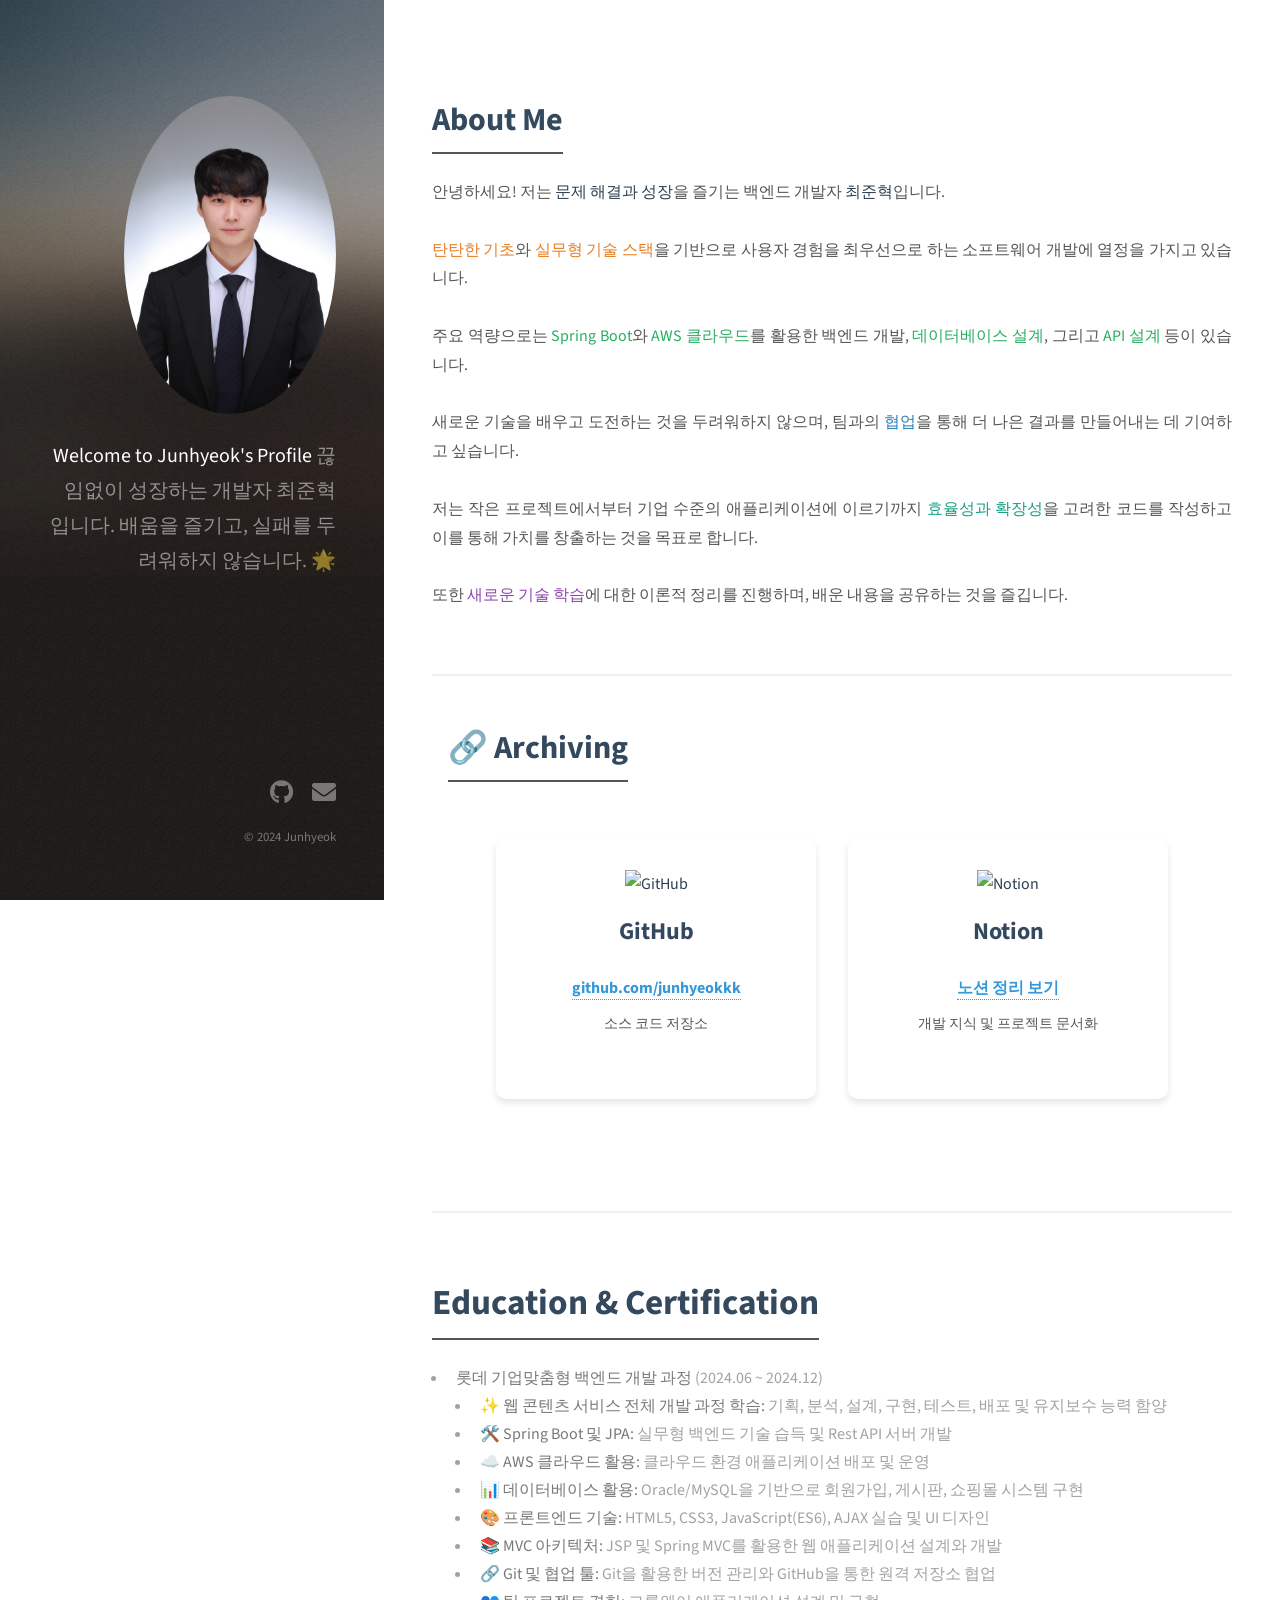
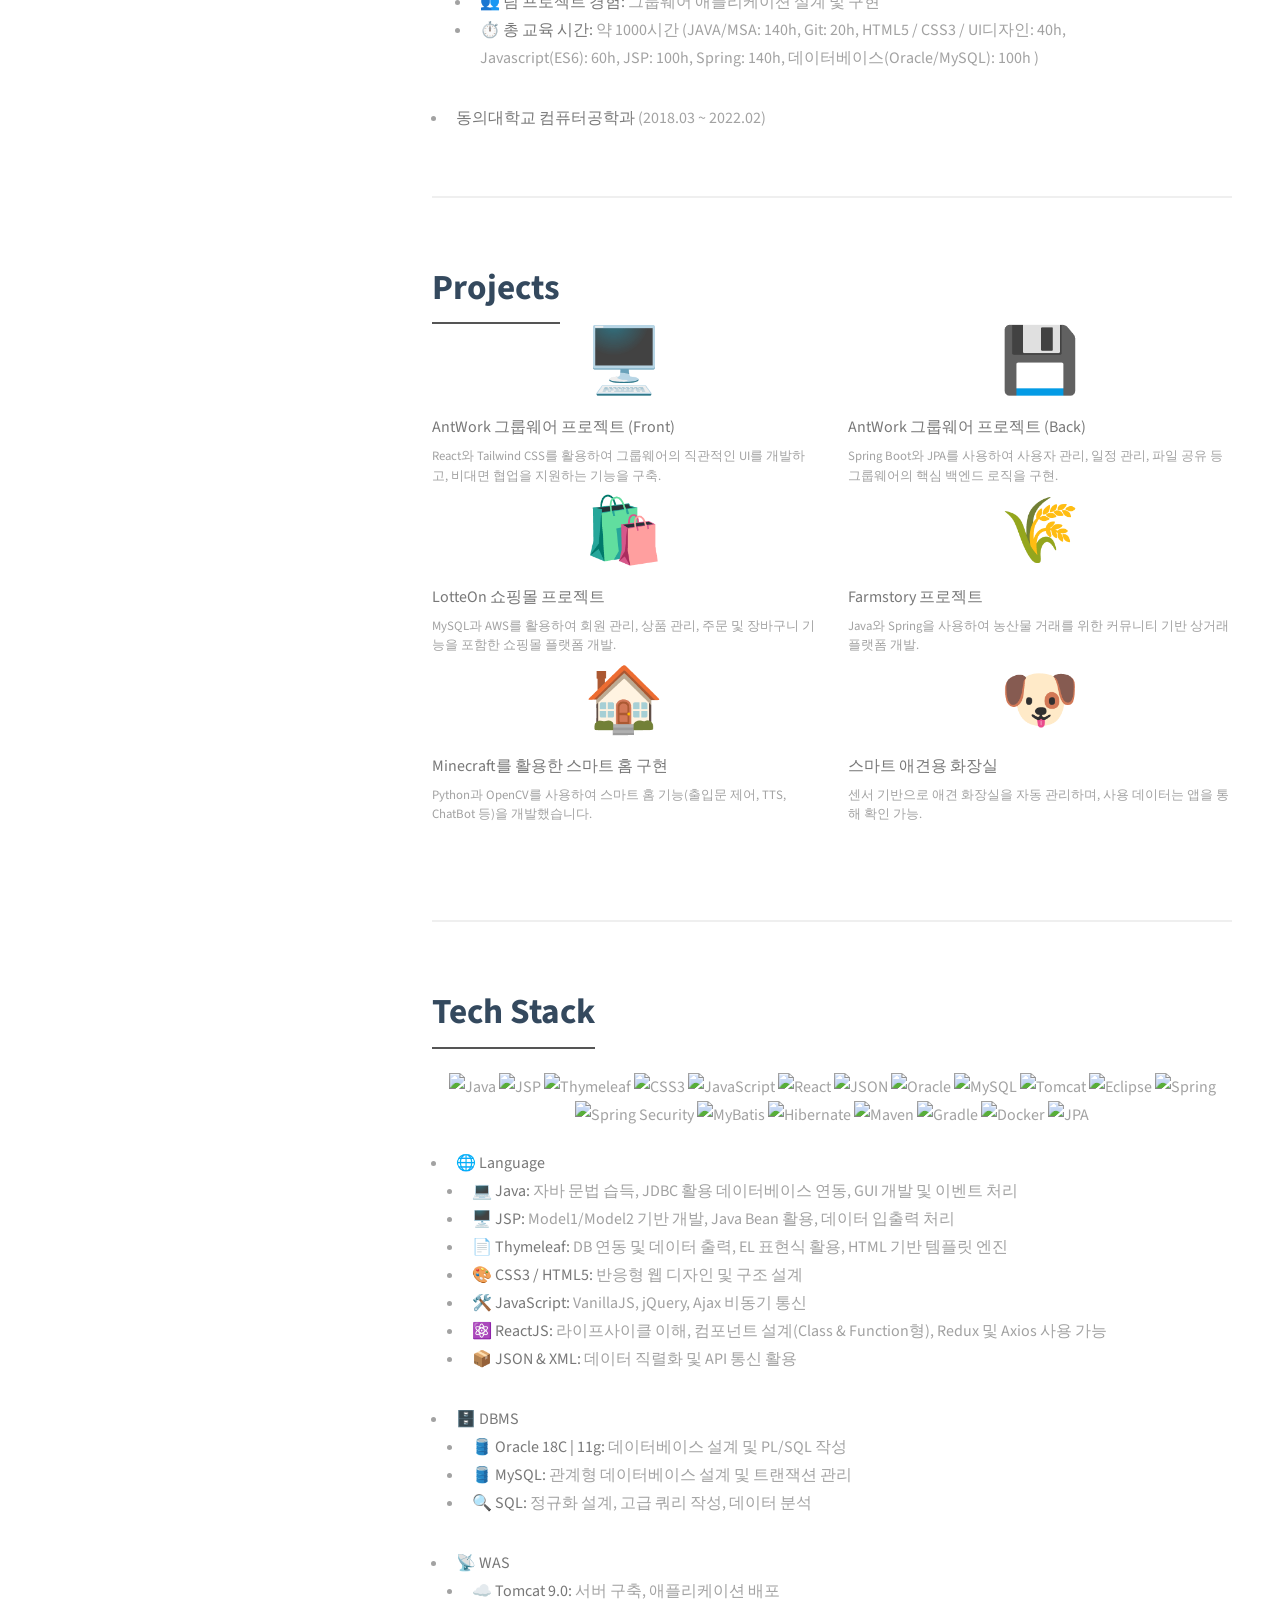
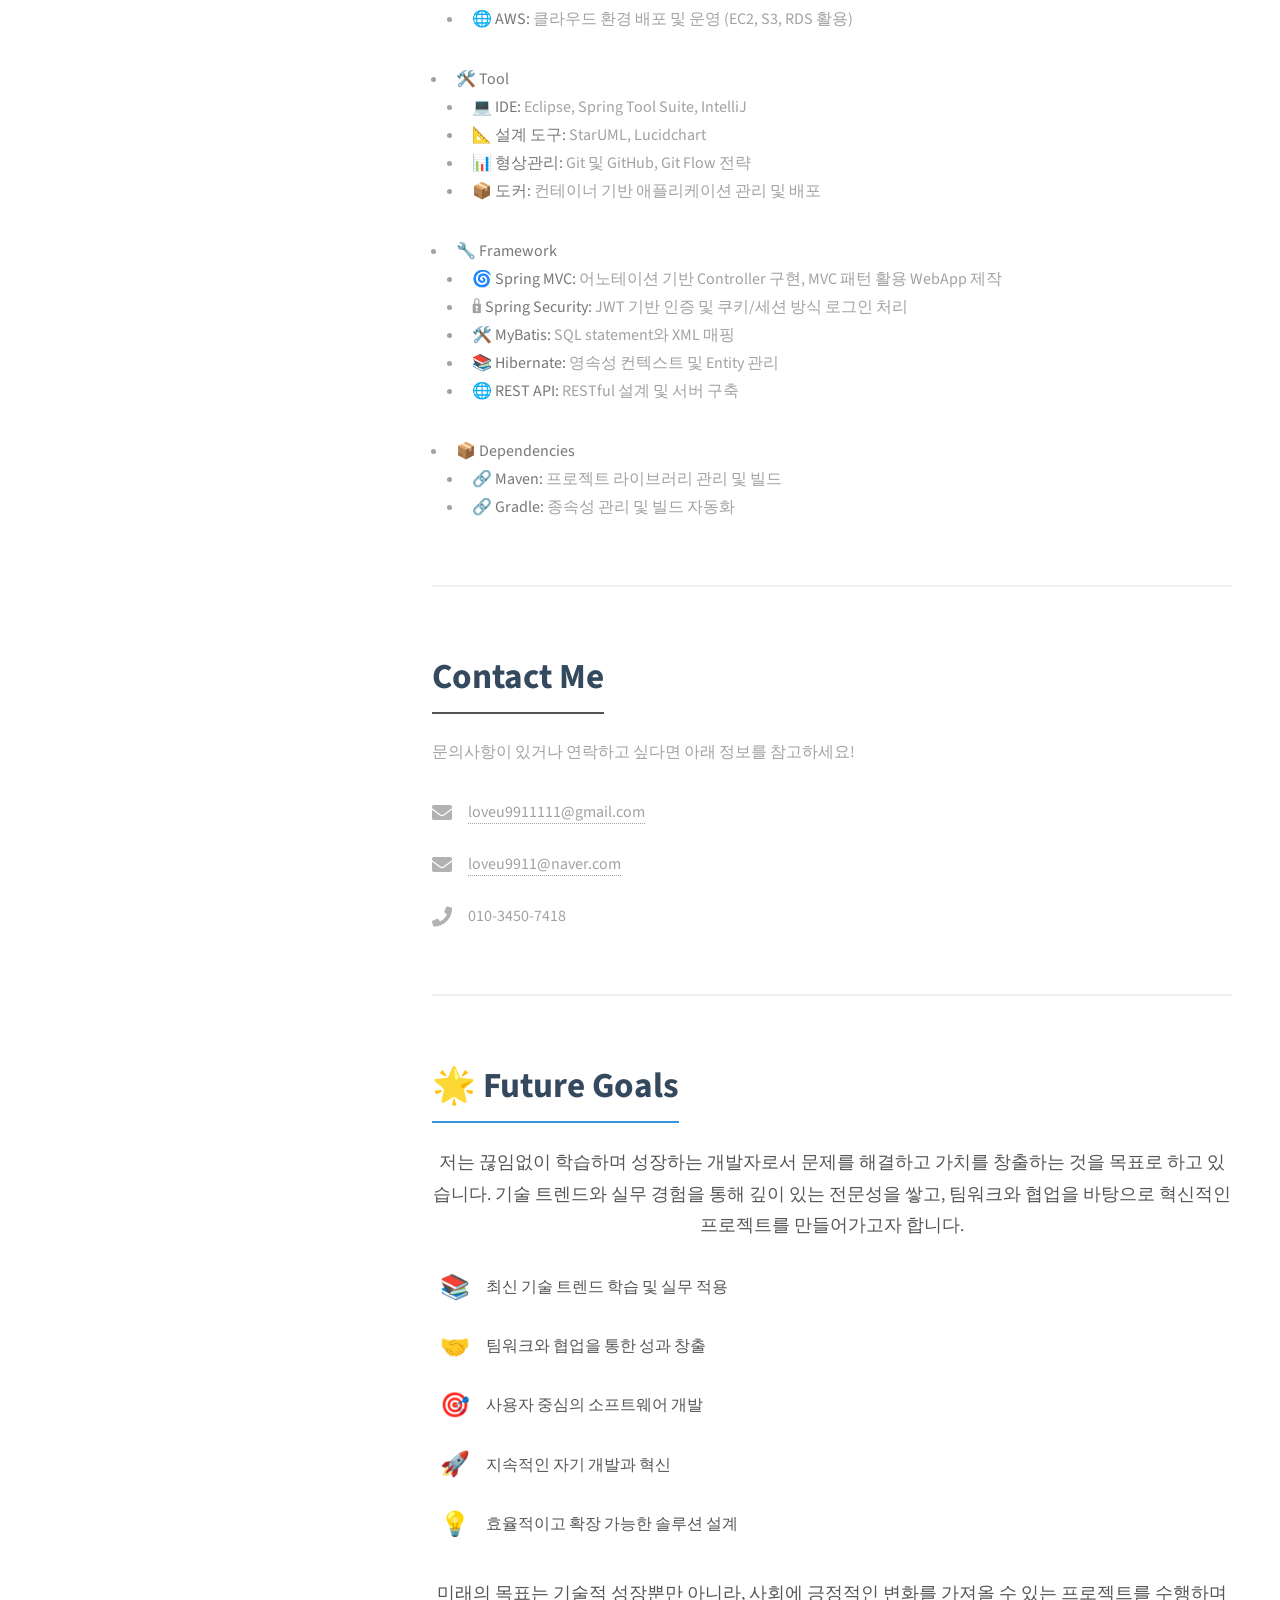
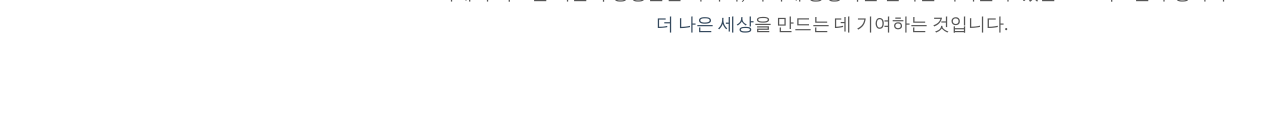
==== commit 83c9ae4c: "포트폴리오3차" ====
--- a/index.html
+++ b/index.html
@@ -5,6 +5,28 @@
     <meta charset="utf-8" />
     <meta name="viewport" content="width=device-width, initial-scale=1, user-scalable=no" />
     <link rel="stylesheet" href="assets/css/main.css" />
+	<style>
+		/* 통일된 h2 스타일 */
+		section h2 {
+			text-align: center;
+			font-size: 2.2rem;
+			font-weight: bold;
+			color: #34495e;
+			margin-bottom: 1.5rem;
+			border-bottom: 2px solid #555;
+			display: inline-block;
+			padding-bottom: 0.5rem;
+			margin-left: auto;
+			margin-right: auto;
+		}
+	
+		/* h2 애니메이션 효과 추가 (옵션) */
+		section h2:hover {
+			color: #2980b9;
+			transition: color 0.3s ease-in-out;
+		}
+	</style>
+	
 </head>
 <body class="is-preload">
 
@@ -26,22 +48,46 @@
         <!-- One -->
 		<section id="one">
 			<header class="major">
-				<h2>About Me</h2>
+				<h2 style="text-align: center; color: #34495e; font-weight: bold;">About Me</h2>
 			</header>
-			<p>
-				안녕하세요! 저는 <strong>문제 해결과 성장</strong>을 즐기는 백엔드 개발자 <strong>최준혁</strong>입니다.  
-				<br />
-				<strong>탄탄한 기초</strong>와 <strong>실무형 기술 스택</strong>을 기반으로 사용자 경험을 최우선으로 하는 소프트웨어 개발에 열정을 가지고 있습니다.  
-				<br /><br />
-				주요 역량으로는 <strong>Spring Boot</strong>와 <strong>AWS 클라우드</strong>를 활용한 백엔드 개발  
-				그리고 <strong>데이터베이스 설계</strong>와 <strong>API 설계</strong> 등이 있습니다.  
-				<br /><br />
-				새로운 기술을 배우고 도전하는 것을 두려워하지 않으며, 팀과의 <strong>협업</strong>을 통해 더 나은 결과를 만들어내는 데 기여하고 싶습니다.  
-				<br /><br />
-				저는 작은 프로젝트에서부터 기업 수준의 애플리케이션에 이르기까지  
-				<strong>효율성과 확장성</strong>을 고려한 코드를 작성하고 이를 통해 가치를 창출하는 것을 목표로 합니다.
-			</p>
-		</section>
+			<p style="line-height: 1.8; color: #555; text-align: justify;">
+				안녕하세요! 저는 <strong style="color: #2c3e50;">문제 해결과 성장</strong>을 즐기는 백엔드 개발자 <strong style="color: #2c3e50;">최준혁</strong>입니다.
+				<br /><br />
+				<strong style="color: #e67e22;">탄탄한 기초</strong>와 <strong style="color: #e67e22;">실무형 기술 스택</strong>을 기반으로 사용자 경험을 최우선으로 하는 소프트웨어 개발에 열정을 가지고 있습니다.
+				<br /><br />
+				주요 역량으로는 <strong style="color: #27ae60;">Spring Boot</strong>와 <strong style="color: #27ae60;">AWS 클라우드</strong>를 활용한 백엔드 개발, 
+				<strong style="color: #27ae60;">데이터베이스 설계</strong>, 그리고 <strong style="color: #27ae60;">API 설계</strong> 등이 있습니다.
+				<br /><br />
+				새로운 기술을 배우고 도전하는 것을 두려워하지 않으며, 팀과의 <strong style="color: #2980b9;">협업</strong>을 통해 더 나은 결과를 만들어내는 데 기여하고 싶습니다.
+				<br /><br />
+				저는 작은 프로젝트에서부터 기업 수준의 애플리케이션에 이르기까지 <strong style="color: #16a085;">효율성과 확장성</strong>을 고려한 코드를 작성하고 
+				이를 통해 가치를 창출하는 것을 목표로 합니다.
+				<br /><br />
+				또한 <strong style="color: #8e44ad;">새로운 기술 학습</strong>에 대한 이론적 정리를 진행하며, 배운 내용을 공유하는 것을 즐깁니다.
+			</p>		
+		</section>
+		
+		<section id="archiving" style="padding: 3rem 1rem; color: #2c3e50;">
+			<h2 style="text-align: center; font-size: 2rem; font-weight: bold; color: #34495e;">🔗 Archiving</h2>
+			<div style="display: flex; flex-wrap: wrap; justify-content: center; gap: 2rem; margin-top: 2rem;">
+				<!-- GitHub -->
+				<div style="background-color: #ffffff; border-radius: 10px; padding: 2rem; width: 320px; text-align: center; box-shadow: 0 4px 6px rgba(0, 0, 0, 0.1); transition: transform 0.3s ease;">
+					<img src="https://github.githubassets.com/images/modules/logos_page/GitHub-Mark.png" alt="GitHub" style="width: 50px; margin-bottom: 1rem;">
+					<h3 style="font-size: 1.5rem; font-weight: bold; color: #34495e;">GitHub</h3>
+					<a href="https://github.com/junhyeokkk" target="_blank" style="color: #3498db; text-decoration: none; font-weight: bold;">github.com/junhyeokkk</a>
+					<p style="margin-top: 0.5rem; font-size: 0.9rem; color: #555;">소스 코드 저장소</p>
+				</div>
+		
+				<!-- Notion -->
+				<div style="background-color: #ffffff; border-radius: 10px; padding: 2rem; width: 320px; text-align: center; box-shadow: 0 4px 6px rgba(0, 0, 0, 0.1); transition: transform 0.3s ease;">
+					<img src="https://upload.wikimedia.org/wikipedia/commons/e/e9/Notion-logo.svg" alt="Notion" style="width: 50px; margin-bottom: 1rem;">
+					<h3 style="font-size: 1.5rem; font-weight: bold; color: #34495e;">Notion</h3>
+					<a href="https://bristle-dracopelta-6b1.notion.site/Programming-15c1fede2636800f8f89d1b251126539" target="_blank" style="color: #3498db; text-decoration: none; font-weight: bold;">노션 정리 보기</a>
+					<p style="margin-top: 0.5rem; font-size: 0.9rem; color: #555;">개발 지식 및 프로젝트 문서화</p>
+				</div>
+			</div>
+		</section>
+		
 		
 
 		<!-- Two -->
@@ -68,16 +114,13 @@
 						<li>👥 <strong>팀 프로젝트 경험:</strong> 
 							그룹웨어 애플리케이션 설계 및 구현</li>
 						<li>⏱️ <strong>총 교육 시간:</strong> 
-							약 800시간 (Spring MVC: 140h, SQL: 100h, Java: 140h 등)</li>
+							약 1000시간 (JAVA/MSA: 140h, Git: 20h, HTML5 / CSS3 / UI디자인: 40h,<br/>
+							Javascript(ES6): 60h, JSP: 100h, Spring: 140h, 데이터베이스(Oracle/MySQL): 100h )</li>
 					</ul>
 				</li>
 				<li>
 					<strong>동의대학교 컴퓨터공학과</strong> (2018.03 ~ 2022.02)
-					<ul>
-						<li>데이터 구조, 운영 체제, 컴퓨터 네트워크, 알고리즘 등 이론 및 실습</li>
-						<li>캡스톤 디자인 프로젝트: Java와 MySQL을 활용한 학생 관리 시스템 구현</li>
-						<li>팀 프로젝트 경험: 웹 애플리케이션 설계 및 개발</li>
-					</ul>
+				
 				</li>
 			</ul>
 		</section>
@@ -87,45 +130,59 @@
         <section id="three">
 			<h2>Projects</h2>
 			<div class="row">
-				<article class="col-6 col-12-xsmall work-item">
-					<a href="https://github.com/greenlotte4/lotte-2nd-project-front-team3" class="image fit thumb">
+				 <!-- AntWork 그룹웨어 프로젝트 (Front) -->
+				 <article class="col-6 col-12-xsmall work-item">
+					<a href="https://github.com/greenlotte4/lotte-2nd-project-front-team3" target="_blank" class="image fit thumb">
 						<span style="font-size: 4rem;">🖥️</span>
 					</a>
 					<h3>AntWork 그룹웨어 프로젝트 (Front)</h3>
-					<p>React와 Tailwind CSS를 사용한 그룹웨어 프론트엔드 구축.</p>
+					<p>React와 Tailwind CSS를 활용하여 그룹웨어의 직관적인 UI를 개발하고, 비대면 협업을 지원하는 기능을 구축.</p>
 				</article>
+		
+				<!-- AntWork 그룹웨어 프로젝트 (Back) -->
 				<article class="col-6 col-12-xsmall work-item">
-					<a href="https://github.com/greenlotte4/lotte-2nd-project-back-team3" class="image fit thumb">
+					<a href="https://github.com/greenlotte4/lotte-2nd-project-back-team3" target="_blank" class="image fit thumb">
 						<span style="font-size: 4rem;">💾</span>
 					</a>
 					<h3>AntWork 그룹웨어 프로젝트 (Back)</h3>
-					<p>Spring Boot와 JPA를 사용한 그룹웨어 백엔드 구현.</p>
+					<p>Spring Boot와 JPA를 사용하여 사용자 관리, 일정 관리, 파일 공유 등 그룹웨어의 핵심 백엔드 로직을 구현.</p>
 				</article>
+		
+				<!-- LotteOn 쇼핑몰 프로젝트 -->
 				<article class="col-6 col-12-xsmall work-item">
-					<a href="https://github.com/junhyeokkk/LotteOn" class="image fit thumb">
+					<a href="https://github.com/junhyeokkk/LotteOn" target="_blank" class="image fit thumb">
 						<span style="font-size: 4rem;">🛍️</span>
 					</a>
 					<h3>LotteOn 쇼핑몰 프로젝트</h3>
-					<p>MySQL과 AWS를 활용한 쇼핑몰 프로젝트.</p>
+					<p>MySQL과 AWS를 활용하여 회원 관리, 상품 관리, 주문 및 장바구니 기능을 포함한 쇼핑몰 플랫폼 개발.</p>
 				</article>
+		
+				<!-- Farmstory 프로젝트 -->
 				<article class="col-6 col-12-xsmall work-item">
-					<a href="https://github.com/junhyeokkk/Farmstory_TEAM1" class="image fit thumb">
+					<a href="https://github.com/junhyeokkk/Farmstory_TEAM1" target="_blank" class="image fit thumb">
 						<span style="font-size: 4rem;">🌾</span>
 					</a>
 					<h3>Farmstory 프로젝트</h3>
-					<p>Java와 Spring을 활용한 팀 프로젝트.</p>
+					<p>Java와 Spring을 사용하여 농산물 거래를 위한 커뮤니티 기반 상거래 플랫폼 개발.</p>
 				</article>
-				<article class="col-6 col-12-xsmall work-item">
-					<a href="#" class="image fit thumb">
-						<span style="font-size: 4rem;">🐾</span>
-					</a>
-					<h3>졸업작품: 애견용 화장실 프로젝트</h3>
-					<p>IoT 기반 애견용 화장실 설계 및 구현, 사용자 편의를 위한 실시간 데이터 제공.</p>
-				</article>
+				     <!-- 스마트 홈 프로젝트 -->
+					 <article class="col-6 col-12-xsmall work-item">
+						<a href="assets/pdf/SmartHome포트폴리오.pdf" target="_blank" class="image fit thumb">
+							<span style="font-size: 4rem;">🏠</span>
+						</a>
+						<h3>Minecraft를 활용한 스마트 홈 구현</h3>
+						<p>Python과 OpenCV를 사용하여 스마트 홈 기능(출입문 제어, TTS, ChatBot 등)을 개발했습니다.</p>
+					</article>
+			
+					<!-- 스마트 애견용 화장실 -->
+					<article class="col-6 col-12-xsmall work-item">
+						<a href="assets/pdf/애견용화장실포트폴리오.pdf" target="_blank" class="image fit thumb">
+							<span style="font-size: 4rem;">🐶</span>
+						</a>
+						<h3>스마트 애견용 화장실</h3>
+						<p>센서 기반으로 애견 화장실을 자동 관리하며, 사용 데이터는 앱을 통해 확인 가능.</p>
+					</article>
 			</div>
-			<ul class="actions">
-				<li><a href="https://github.com/junhyeokkk" class="button">Full Portfolio</a></li>
-			</ul>
 		</section>
 		
 
@@ -218,9 +275,9 @@
                     <h3 class="icon solid fa-envelope"><span class="label">Email</span></h3>
                     <a href="mailto:loveu9911111@gmail.com">loveu9911111@gmail.com</a>
                 </li>
-                <li>
-                    <h3 class="icon brands fa-github"><span class="label">GitHub</span></h3>
-                    <a href="https://github.com/junhyeokkk">github.com/junhyeokkk</a>
+				<li>
+                    <h3 class="icon solid fa-envelope"><span class="label">Email</span></h3>
+                    <a href="mailto:loveu9911@naver.com">loveu9911@naver.com</a>
                 </li>
                 <li>
                     <h3 class="icon solid fa-phone"><span class="label">Phone</span></h3>
@@ -230,17 +287,44 @@
         </section>
 
         <!-- Six -->
-        <section id="six">
-            <h2>Future Goals</h2>
-            <p>
-                저는 끊임없이 학습하며 성장하는 개발자로서 문제를 해결하고 가치를 창출하는 것을 목표로 합니다.  
-                <ul>
-                    <li>최신 기술 트렌드 학습 및 실무 적용</li>
-                    <li>팀워크를 통한 협업 능력 강화</li>
-                    <li>사용자 중심의 소프트웨어 개발</li>
-                </ul>
-            </p>
-        </section>
+		<section id="six">
+			<h2 style="text-align: center; font-size: 2.2rem; font-weight: bold; color: #34495e; margin-bottom: 1.5rem; border-bottom: 2px solid #3498db; display: inline-block; padding-bottom: 0.5rem;">
+				🌟 Future Goals
+			</h2>
+			<div style="max-width: 800px; margin: 0 auto; text-align: center; line-height: 1.8; color: #555;">
+				<p style="font-size: 1.1rem; margin-bottom: 1.5rem;">
+					저는 끊임없이 학습하며 성장하는 개발자로서 문제를 해결하고 가치를 창출하는 것을 목표로 하고 있습니다.
+					기술 트렌드와 실무 경험을 통해 깊이 있는 전문성을 쌓고, 팀워크와 협업을 바탕으로 혁신적인 프로젝트를 만들어가고자 합니다.
+				</p>
+				<ul style="list-style: none; padding: 0; margin: 0;">
+					<li style="margin-bottom: 1rem; display: flex; align-items: center; gap: 1rem;">
+						<span style="font-size: 1.5rem; color: #3498db;">📚</span>
+						<span>최신 기술 트렌드 학습 및 실무 적용</span>
+					</li>
+					<li style="margin-bottom: 1rem; display: flex; align-items: center; gap: 1rem;">
+						<span style="font-size: 1.5rem; color: #27ae60;">🤝</span>
+						<span>팀워크와 협업을 통한 성과 창출</span>
+					</li>
+					<li style="margin-bottom: 1rem; display: flex; align-items: center; gap: 1rem;">
+						<span style="font-size: 1.5rem; color: #f39c12;">🎯</span>
+						<span>사용자 중심의 소프트웨어 개발</span>
+					</li>
+					<li style="margin-bottom: 1rem; display: flex; align-items: center; gap: 1rem;">
+						<span style="font-size: 1.5rem; color: #8e44ad;">🚀</span>
+						<span>지속적인 자기 개발과 혁신</span>
+					</li>
+					<li style="margin-bottom: 1rem; display: flex; align-items: center; gap: 1rem;">
+						<span style="font-size: 1.5rem; color: #e74c3c;">💡</span>
+						<span>효율적이고 확장 가능한 솔루션 설계</span>
+					</li>
+				</ul>
+				<p style="font-size: 1.1rem; margin-top: 2rem;">
+					미래의 목표는 기술적 성장뿐만 아니라, 사회에 긍정적인 변화를 가져올 수 있는 프로젝트를 수행하며 
+					<strong style="color: #34495e;">더 나은 세상</strong>을 만드는 데 기여하는 것입니다. 
+				</p>
+			</div>
+		</section>
+		
     </div>
 
     <!-- Footer -->
--- a/assets/css/main.css
+++ b/assets/css/main.css
@@ -7,11 +7,6 @@
 	Free for personal and commercial use under the CCA 3.0 license (html5up.net/license)
 */
 
-ul {
-    list-style: none; /* 기본 점 제거 */
-    padding: 0;       /* 기본 padding 제거 */
-    margin: 0;        /* 기본 margin 제거 */
-}
 
 
 html, body, div, span, applet, object,
@@ -2071,34 +2066,30 @@
 		.image.thumb {
 			text-align: center;
 		}
-
-			.image.thumb:after {
-				-moz-transition: opacity 0.2s ease-in-out;
-				-webkit-transition: opacity 0.2s ease-in-out;
-				-ms-transition: opacity 0.2s ease-in-out;
-				transition: opacity 0.2s ease-in-out;
-				border-radius: 0.35em;
-				border: solid 3px rgba(255, 255, 255, 0.5);
-				color: #fff;
-				content: 'View';
-				display: inline-block;
-				font-size: 0.8em;
-				font-weight: 400;
-				left: 50%;
-				line-height: 2.25em;
-				margin: -1.25em 0 0 -3em;
-				opacity: 0;
-				padding: 0 1.5em;
-				position: absolute;
-				text-align: center;
-				text-decoration: none;
-				top: 50%;
-				white-space: nowrap;
-			}
-
-			.image.thumb:hover:after {
-				opacity: 1.0;
-			}
+		.image.thumb:hover:before {
+			opacity: 0.6; /* 배경이 너무 튀지 않도록 반투명 효과 */
+		}
+
+		.image:before {
+			-moz-transition: opacity 0.3s ease-in-out;
+			-webkit-transition: opacity 0.3s ease-in-out;
+			-ms-transition: opacity 0.3s ease-in-out;
+			transition: opacity 0.3s ease-in-out;
+			background: linear-gradient(135deg, rgba(0, 0, 0, 0.5), rgba(0, 0, 0, 0.8));
+			border-radius: 0.5em;
+			content: '';
+			display: block;
+			height: 100%;
+			left: 0;
+			opacity: 0;
+			position: absolute;
+			top: 0;
+			width: 100%;
+		}
+		.image.thumb:hover:after {
+			opacity: 1;
+			transform: scale(1); /* 크기 확대 */
+		}
 
 			.image.thumb:hover:before {
 				background: url("images/overlay.png"), url("images/overlay.png");
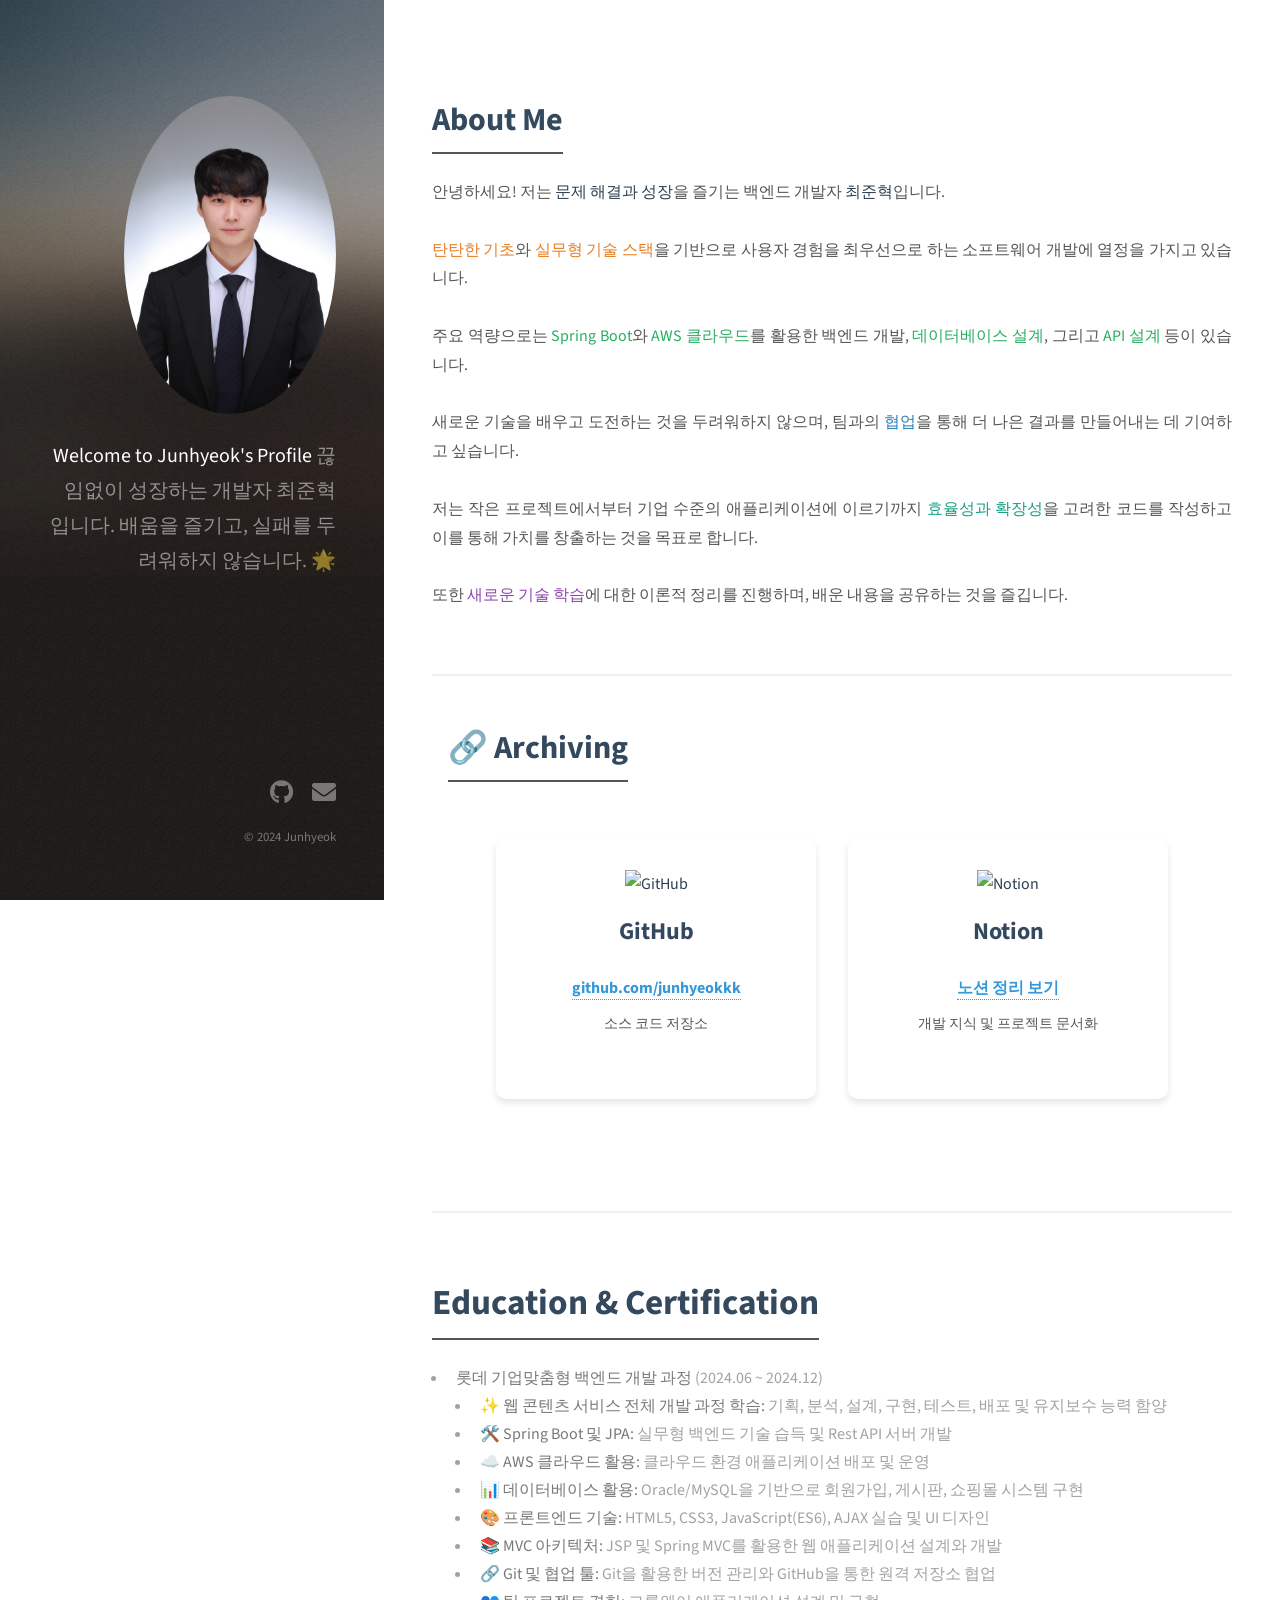
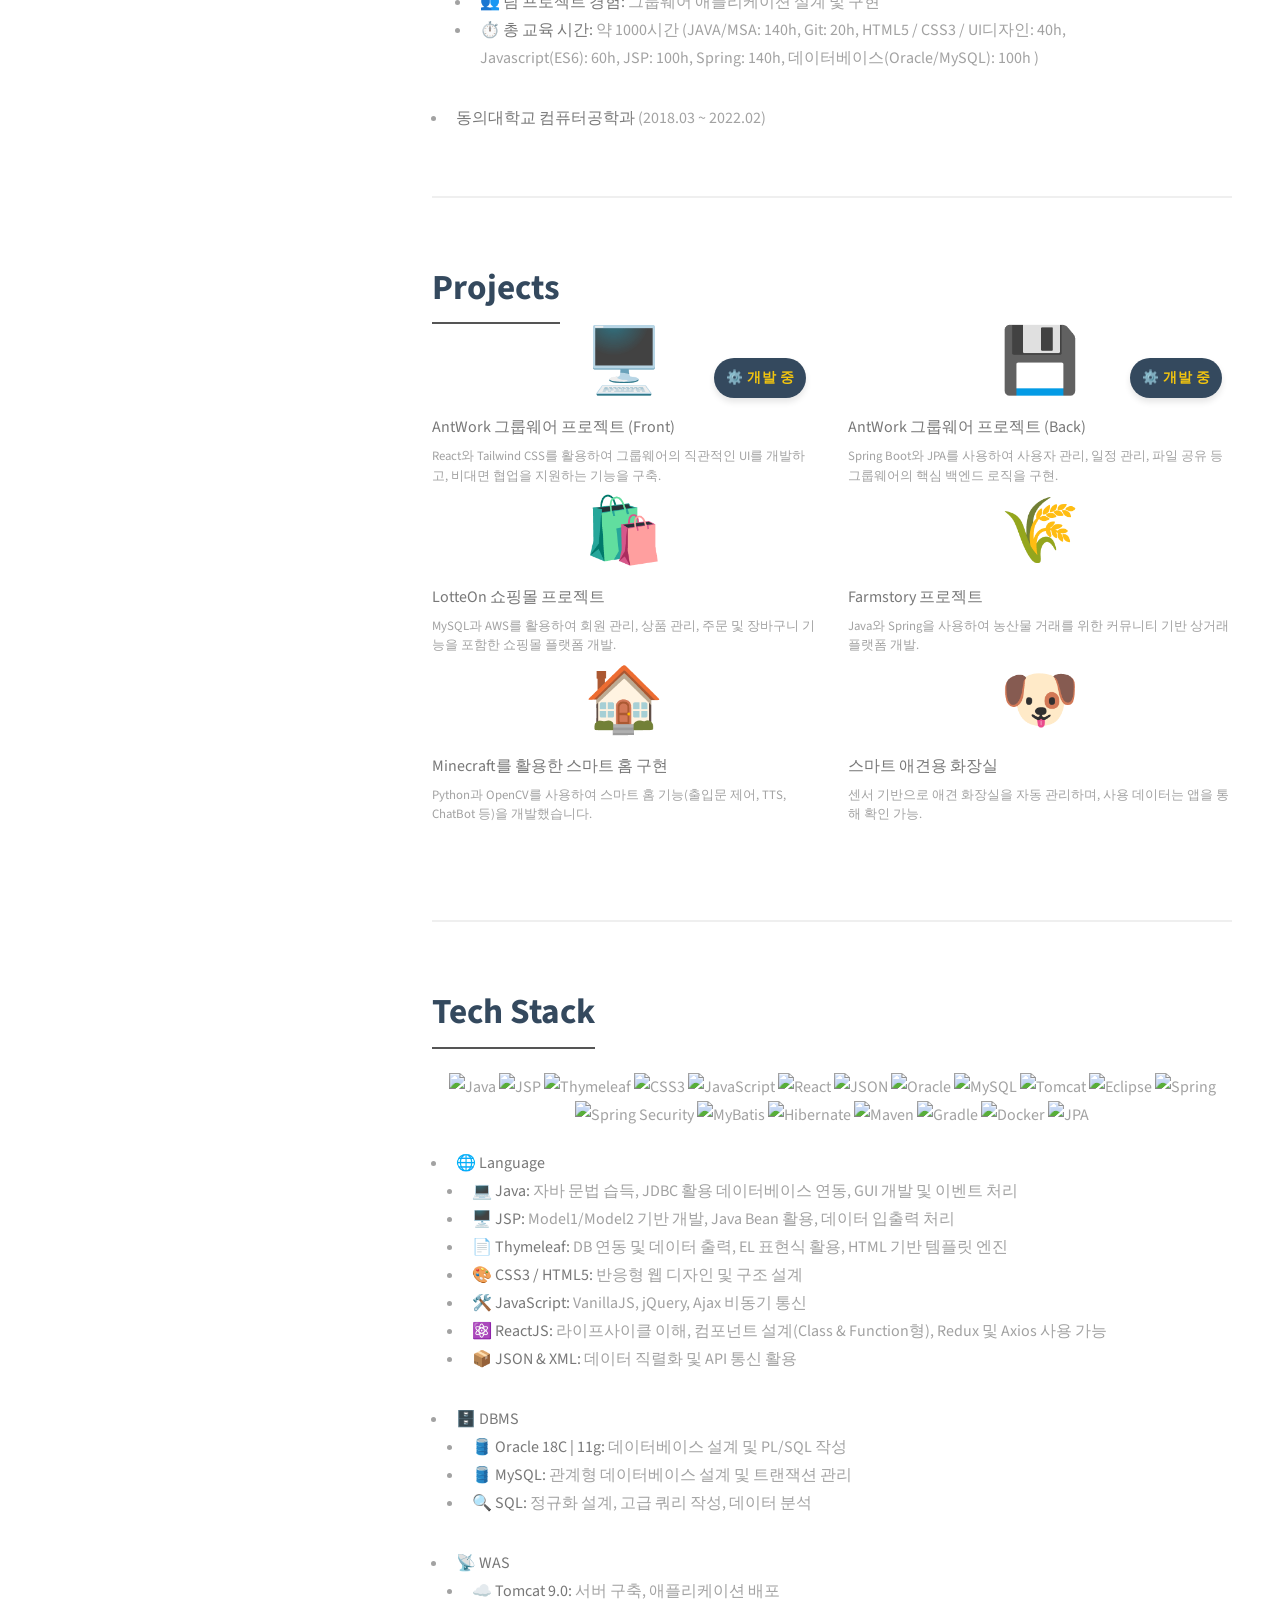
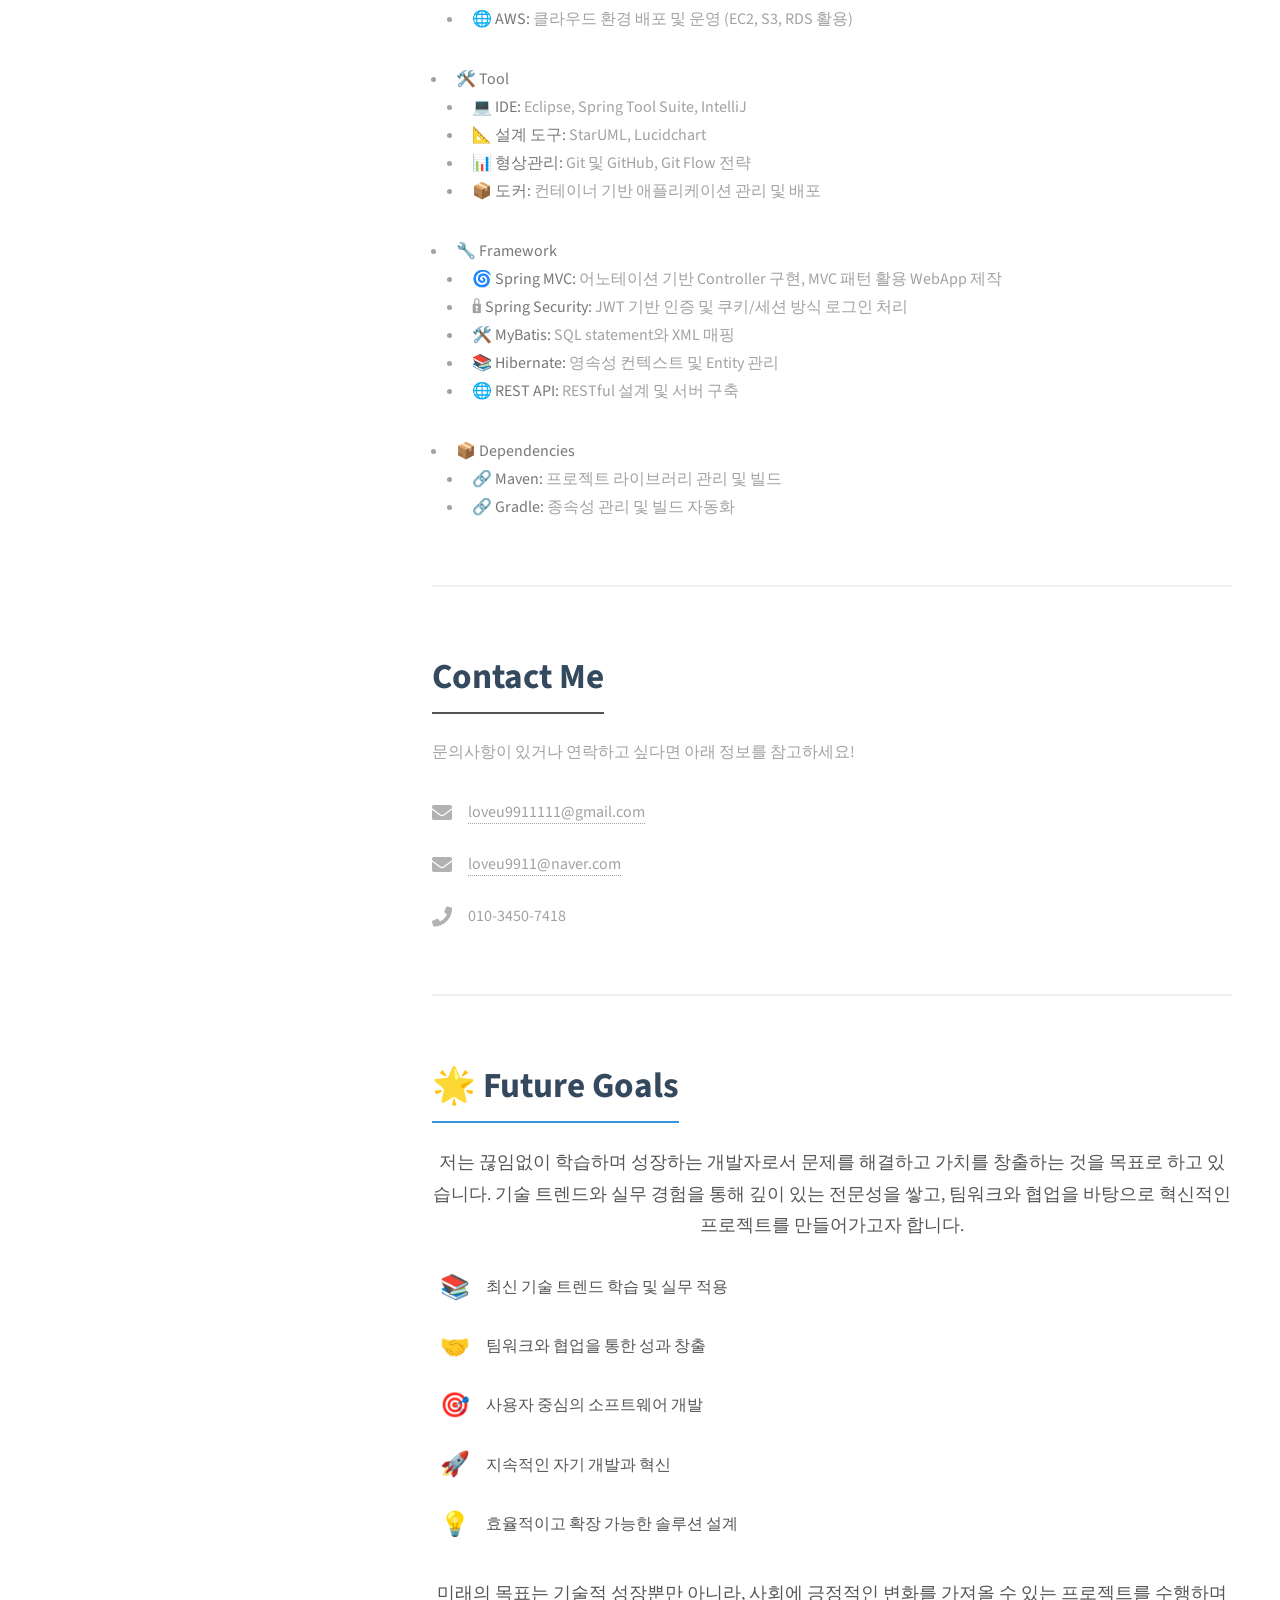
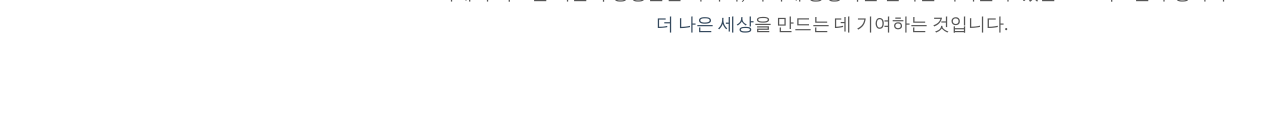
==== commit 128bab49: "포트폴리오 4차" ====
--- a/index.html
+++ b/index.html
@@ -6,7 +6,6 @@
     <meta name="viewport" content="width=device-width, initial-scale=1, user-scalable=no" />
     <link rel="stylesheet" href="assets/css/main.css" />
 	<style>
-		/* 통일된 h2 스타일 */
 		section h2 {
 			text-align: center;
 			font-size: 2.2rem;
@@ -20,13 +19,42 @@
 			margin-right: auto;
 		}
 	
-		/* h2 애니메이션 효과 추가 (옵션) */
 		section h2:hover {
 			color: #2980b9;
 			transition: color 0.3s ease-in-out;
 		}
+
+
+		.badge {
+			position: absolute;
+			top: 10px;
+			right: 10px;
+			background: #34495e; 
+			color: #f1c40f; 
+			font-size: 0.85rem;
+			font-weight: bold;
+			text-transform: uppercase;
+			padding: 6px 12px;
+			border-radius: 20px;
+			box-shadow: 0 4px 6px rgba(0, 0, 0, 0.1);
+			letter-spacing: 0.5px;
+			display: flex;
+			align-items: center;
+			gap: 0.5rem;
+			transition: transform 0.2s ease, box-shadow 0.2s ease;
+		}
+
+		.badge:hover {
+			transform: scale(1.1);
+			box-shadow: 0 6px 8px rgba(0, 0, 0, 0.2);
+		}
+
+		.badge span {
+			font-size: 1rem;
+		}
+
 	</style>
-	
+	  <link rel="icon" href="data:image/svg+xml,<svg xmlns='http://www.w3.org/2000/svg' viewBox='0 0 36 36'><text x='0' y='32' font-size='32'>😊</text></svg>">
 </head>
 <body class="is-preload">
 
@@ -130,22 +158,26 @@
         <section id="three">
 			<h2>Projects</h2>
 			<div class="row">
-				 <!-- AntWork 그룹웨어 프로젝트 (Front) -->
-				 <article class="col-6 col-12-xsmall work-item">
+			<!-- AntWork 그룹웨어 프로젝트 (Front) -->
+				<article class="col-6 col-12-xsmall work-item" style="position: relative;">
 					<a href="https://github.com/greenlotte4/lotte-2nd-project-front-team3" target="_blank" class="image fit thumb">
 						<span style="font-size: 4rem;">🖥️</span>
 					</a>
 					<h3>AntWork 그룹웨어 프로젝트 (Front)</h3>
 					<p>React와 Tailwind CSS를 활용하여 그룹웨어의 직관적인 UI를 개발하고, 비대면 협업을 지원하는 기능을 구축.</p>
+					<!-- 세련된 "개발 중" 뱃지 -->
+					<div class="badge">⚙️ 개발 중</div>
 				</article>
-		
+
 				<!-- AntWork 그룹웨어 프로젝트 (Back) -->
-				<article class="col-6 col-12-xsmall work-item">
+				<article class="col-6 col-12-xsmall work-item" style="position: relative;">
 					<a href="https://github.com/greenlotte4/lotte-2nd-project-back-team3" target="_blank" class="image fit thumb">
 						<span style="font-size: 4rem;">💾</span>
 					</a>
 					<h3>AntWork 그룹웨어 프로젝트 (Back)</h3>
 					<p>Spring Boot와 JPA를 사용하여 사용자 관리, 일정 관리, 파일 공유 등 그룹웨어의 핵심 백엔드 로직을 구현.</p>
+					<!-- 세련된 "개발 중" 뱃지 -->
+					<div class="badge">⚙️ 개발 중</div>
 				</article>
 		
 				<!-- LotteOn 쇼핑몰 프로젝트 -->
--- a/assets/css/main.css
+++ b/assets/css/main.css
@@ -2051,7 +2051,6 @@
 			-webkit-transition: opacity 0.2s ease-in-out;
 			-ms-transition: opacity 0.2s ease-in-out;
 			transition: opacity 0.2s ease-in-out;
-			background: url("images/overlay.png");
 			border-radius: 0.35em;
 			content: '';
 			display: block;
@@ -2075,7 +2074,6 @@
 			-webkit-transition: opacity 0.3s ease-in-out;
 			-ms-transition: opacity 0.3s ease-in-out;
 			transition: opacity 0.3s ease-in-out;
-			background: linear-gradient(135deg, rgba(0, 0, 0, 0.5), rgba(0, 0, 0, 0.8));
 			border-radius: 0.5em;
 			content: '';
 			display: block;
@@ -3216,4 +3214,4 @@
 				padding-left: 0;
 			}
 
-	}+	}
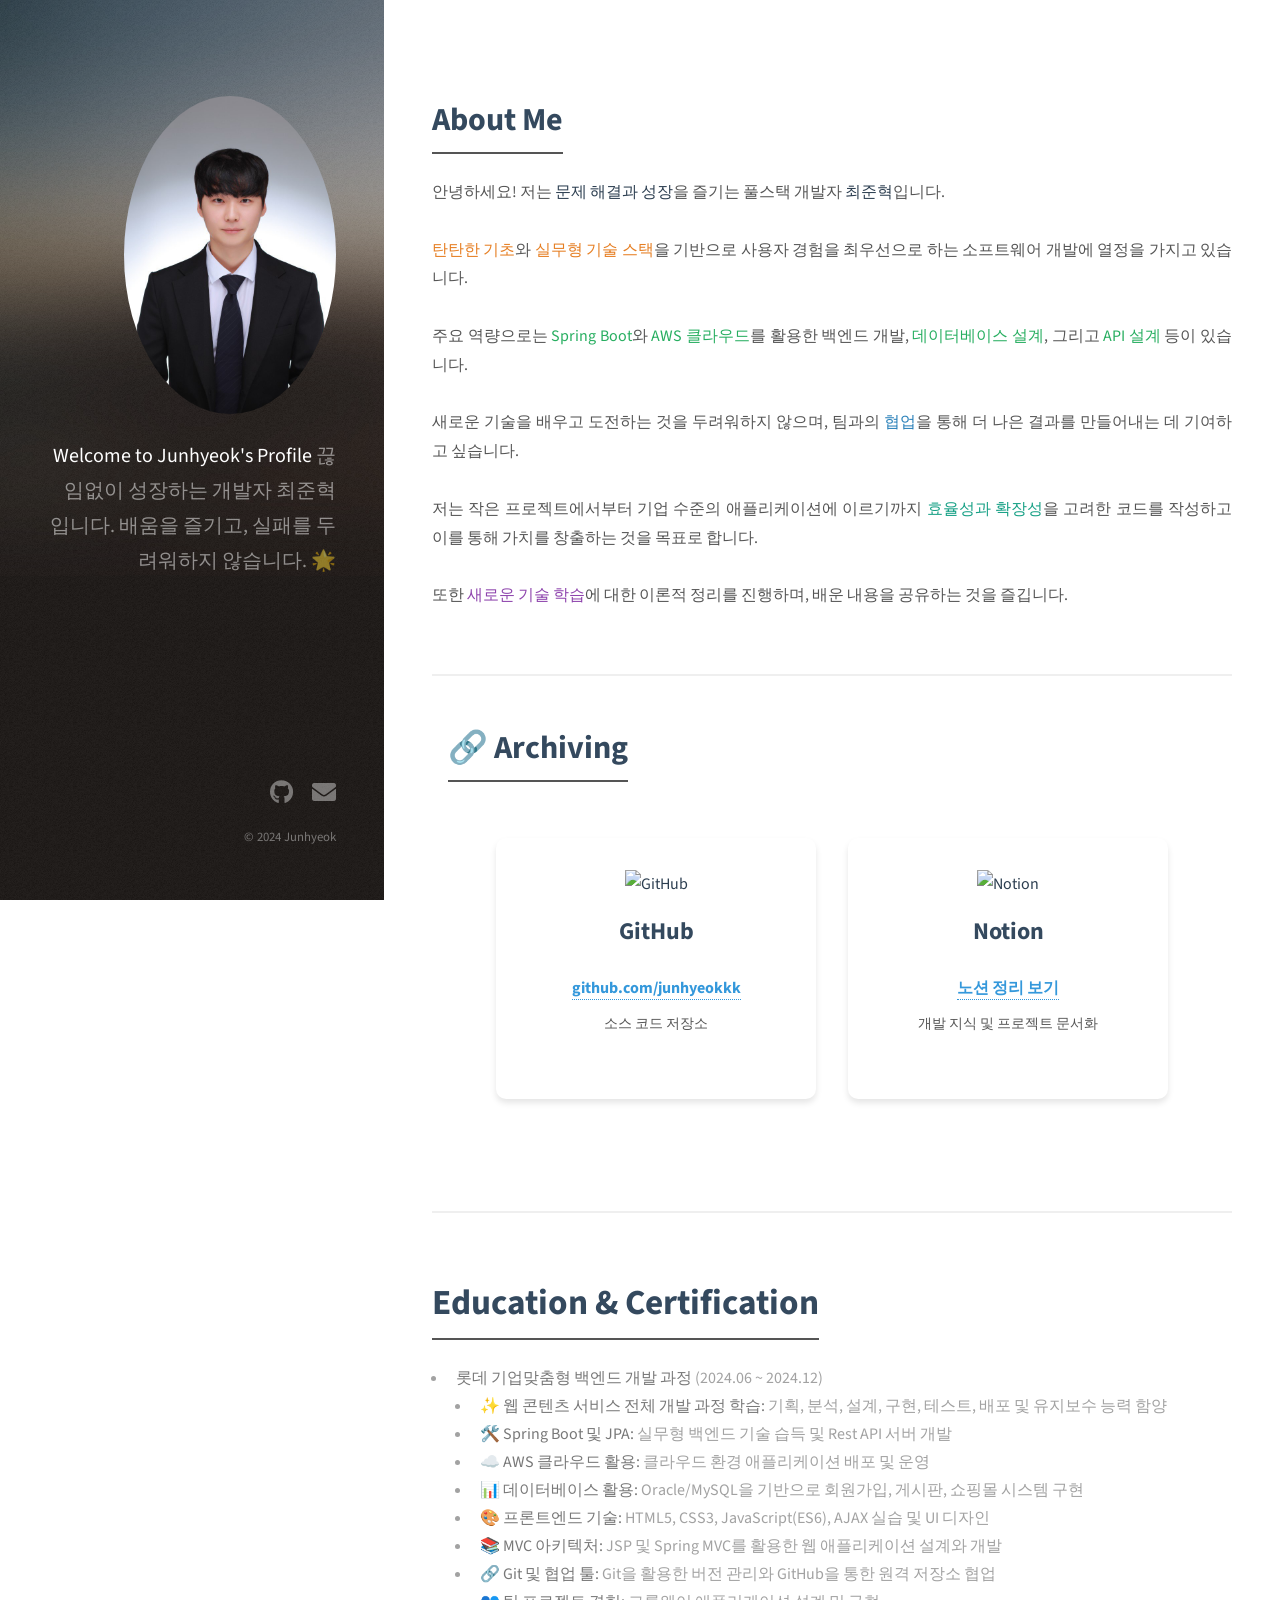
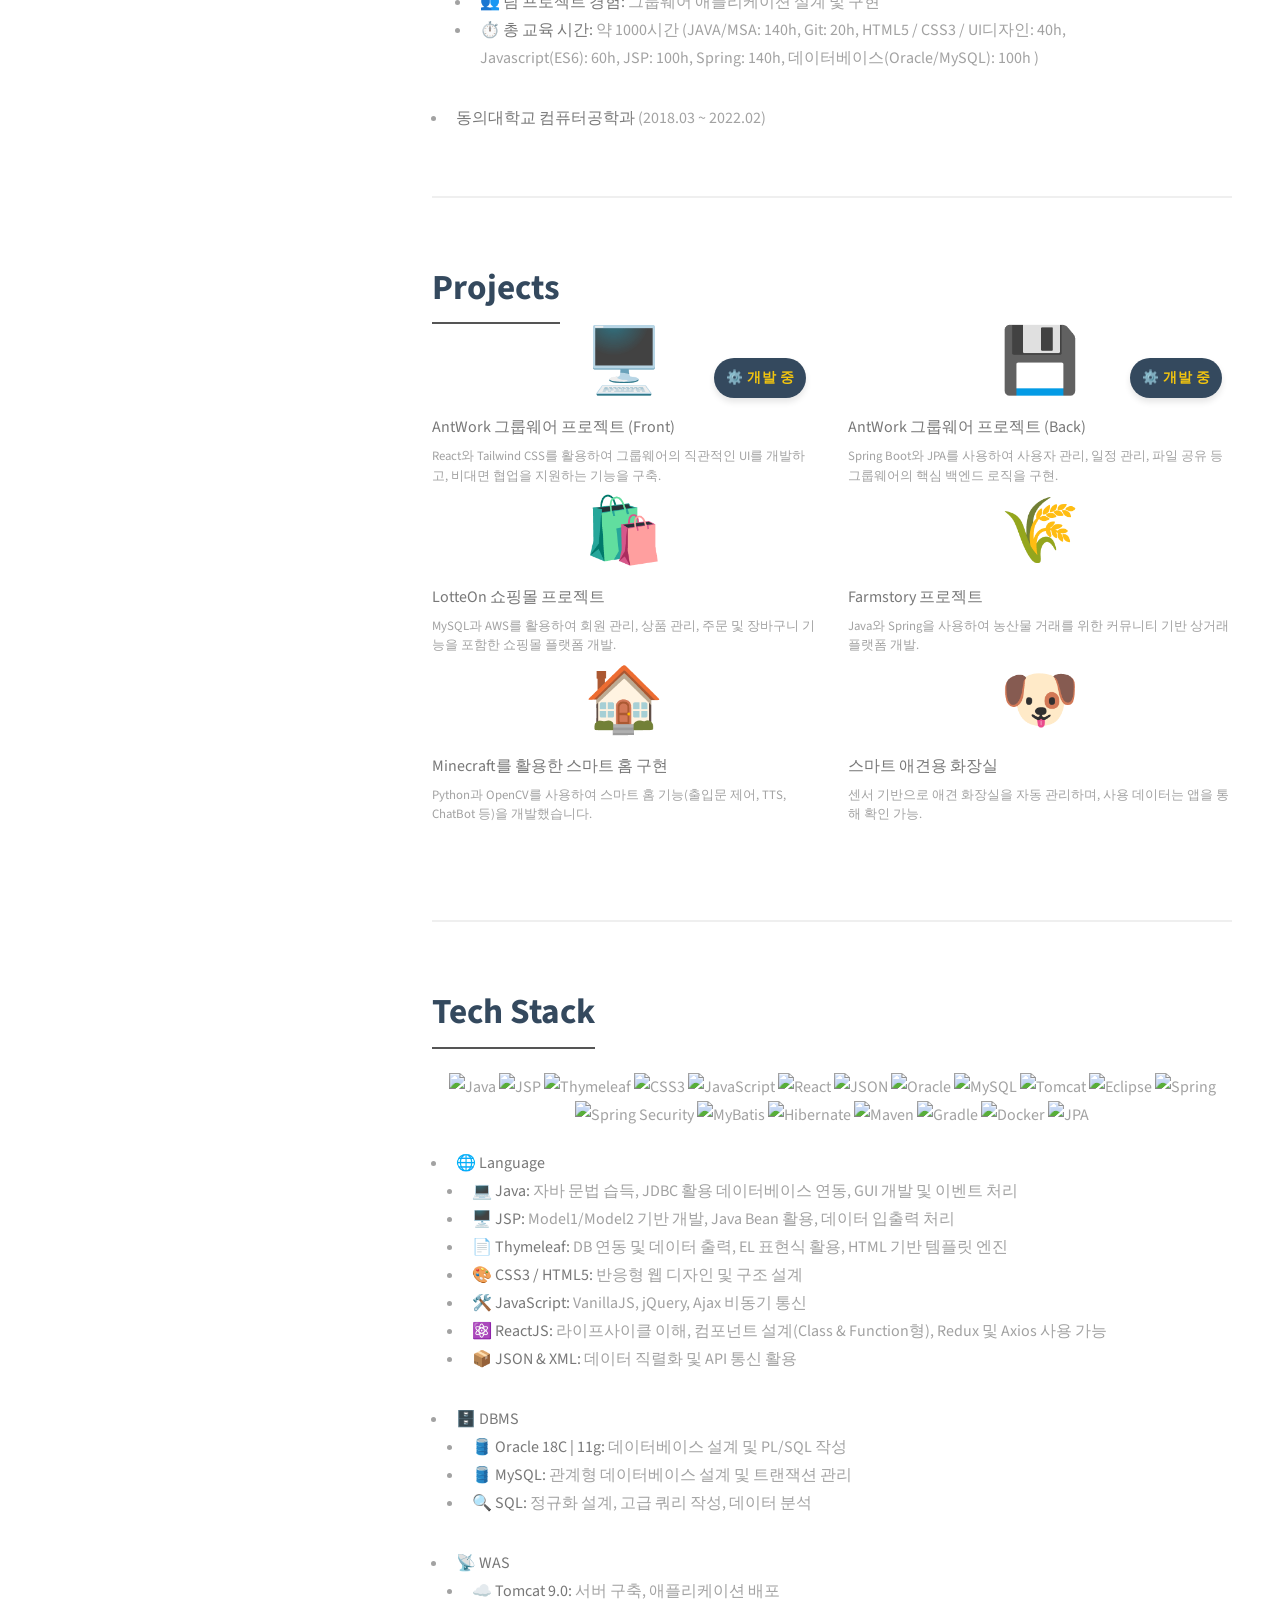
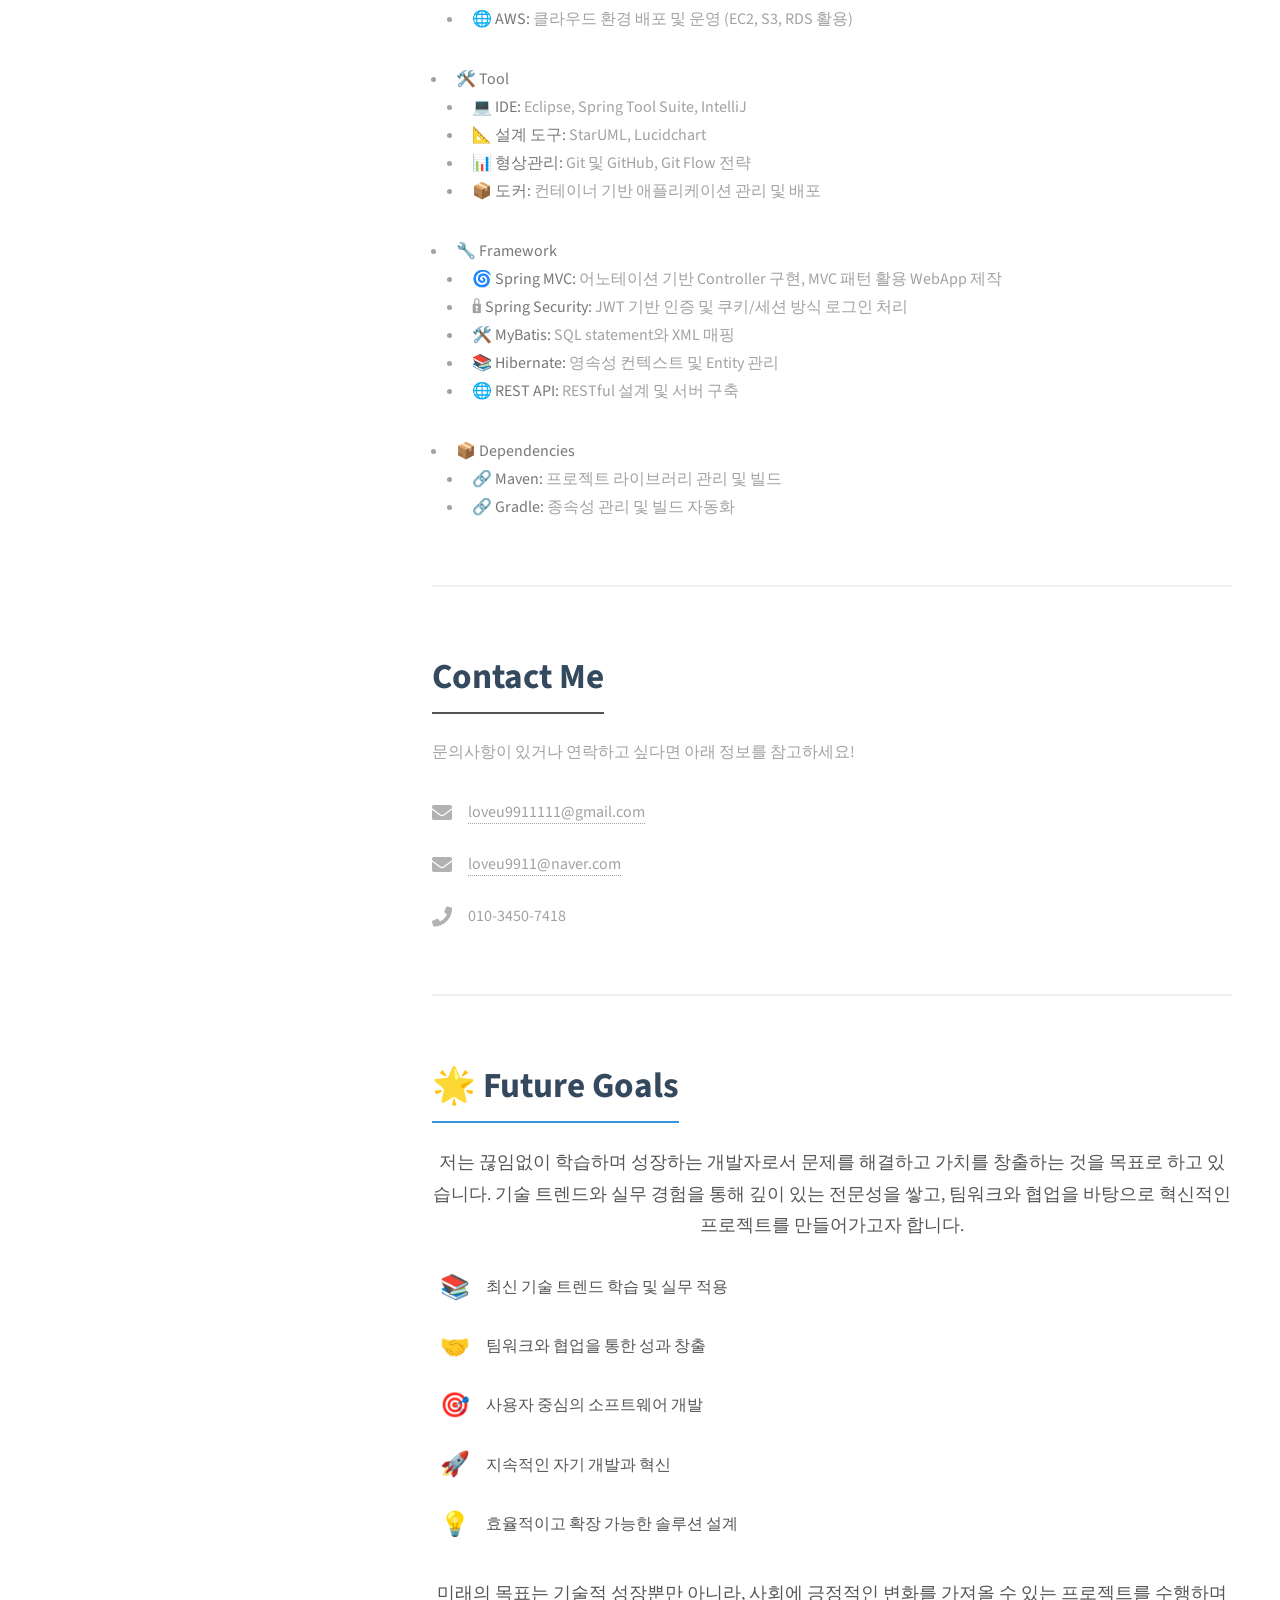
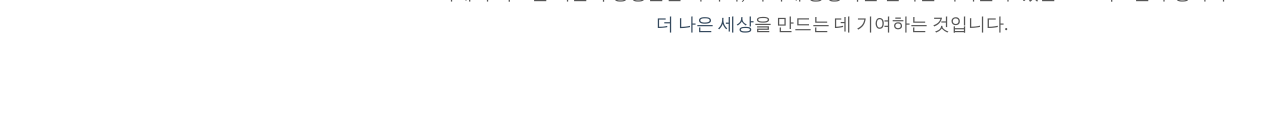
==== commit c03623ee: "Update index.html" ====
--- a/index.html
+++ b/index.html
@@ -79,7 +79,7 @@
 				<h2 style="text-align: center; color: #34495e; font-weight: bold;">About Me</h2>
 			</header>
 			<p style="line-height: 1.8; color: #555; text-align: justify;">
-				안녕하세요! 저는 <strong style="color: #2c3e50;">문제 해결과 성장</strong>을 즐기는 백엔드 개발자 <strong style="color: #2c3e50;">최준혁</strong>입니다.
+				안녕하세요! 저는 <strong style="color: #2c3e50;">문제 해결과 성장</strong>을 즐기는 풀스택 개발자 <strong style="color: #2c3e50;">최준혁</strong>입니다.
 				<br /><br />
 				<strong style="color: #e67e22;">탄탄한 기초</strong>와 <strong style="color: #e67e22;">실무형 기술 스택</strong>을 기반으로 사용자 경험을 최우선으로 하는 소프트웨어 개발에 열정을 가지고 있습니다.
 				<br /><br />
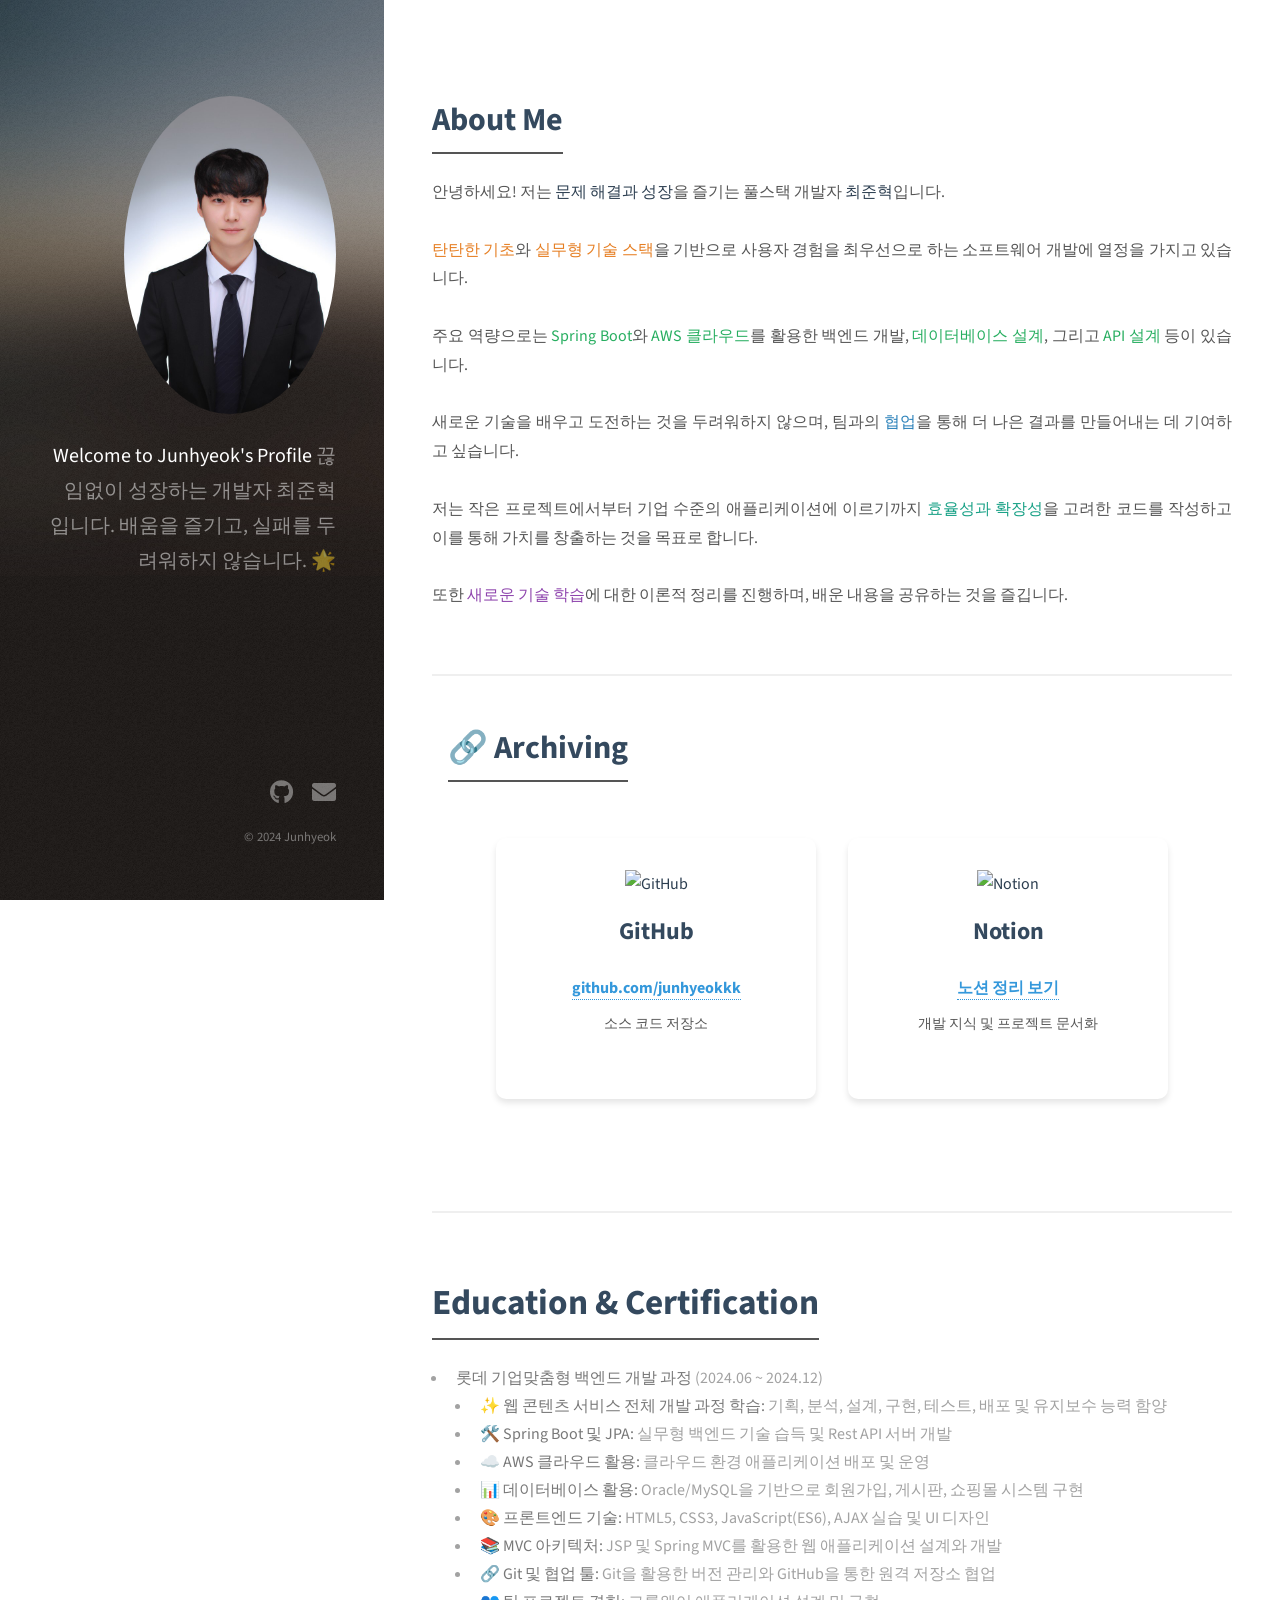
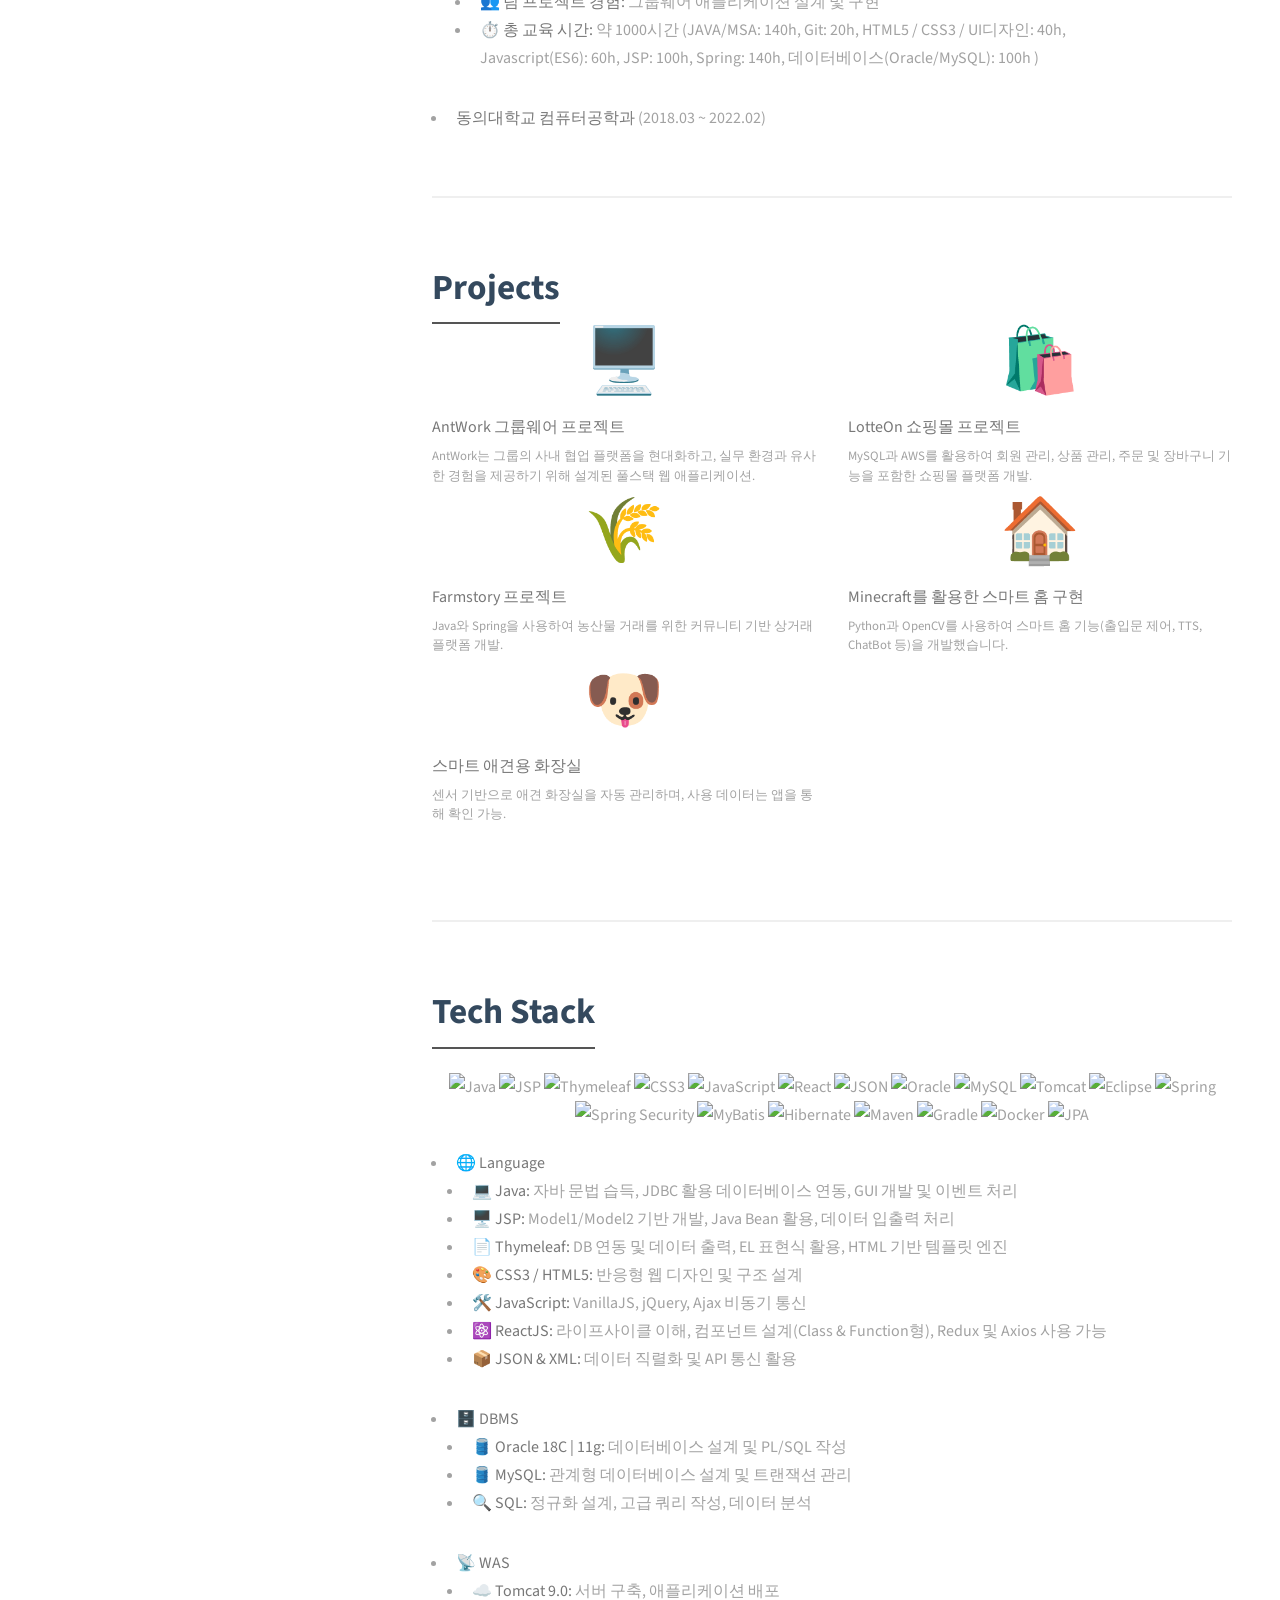
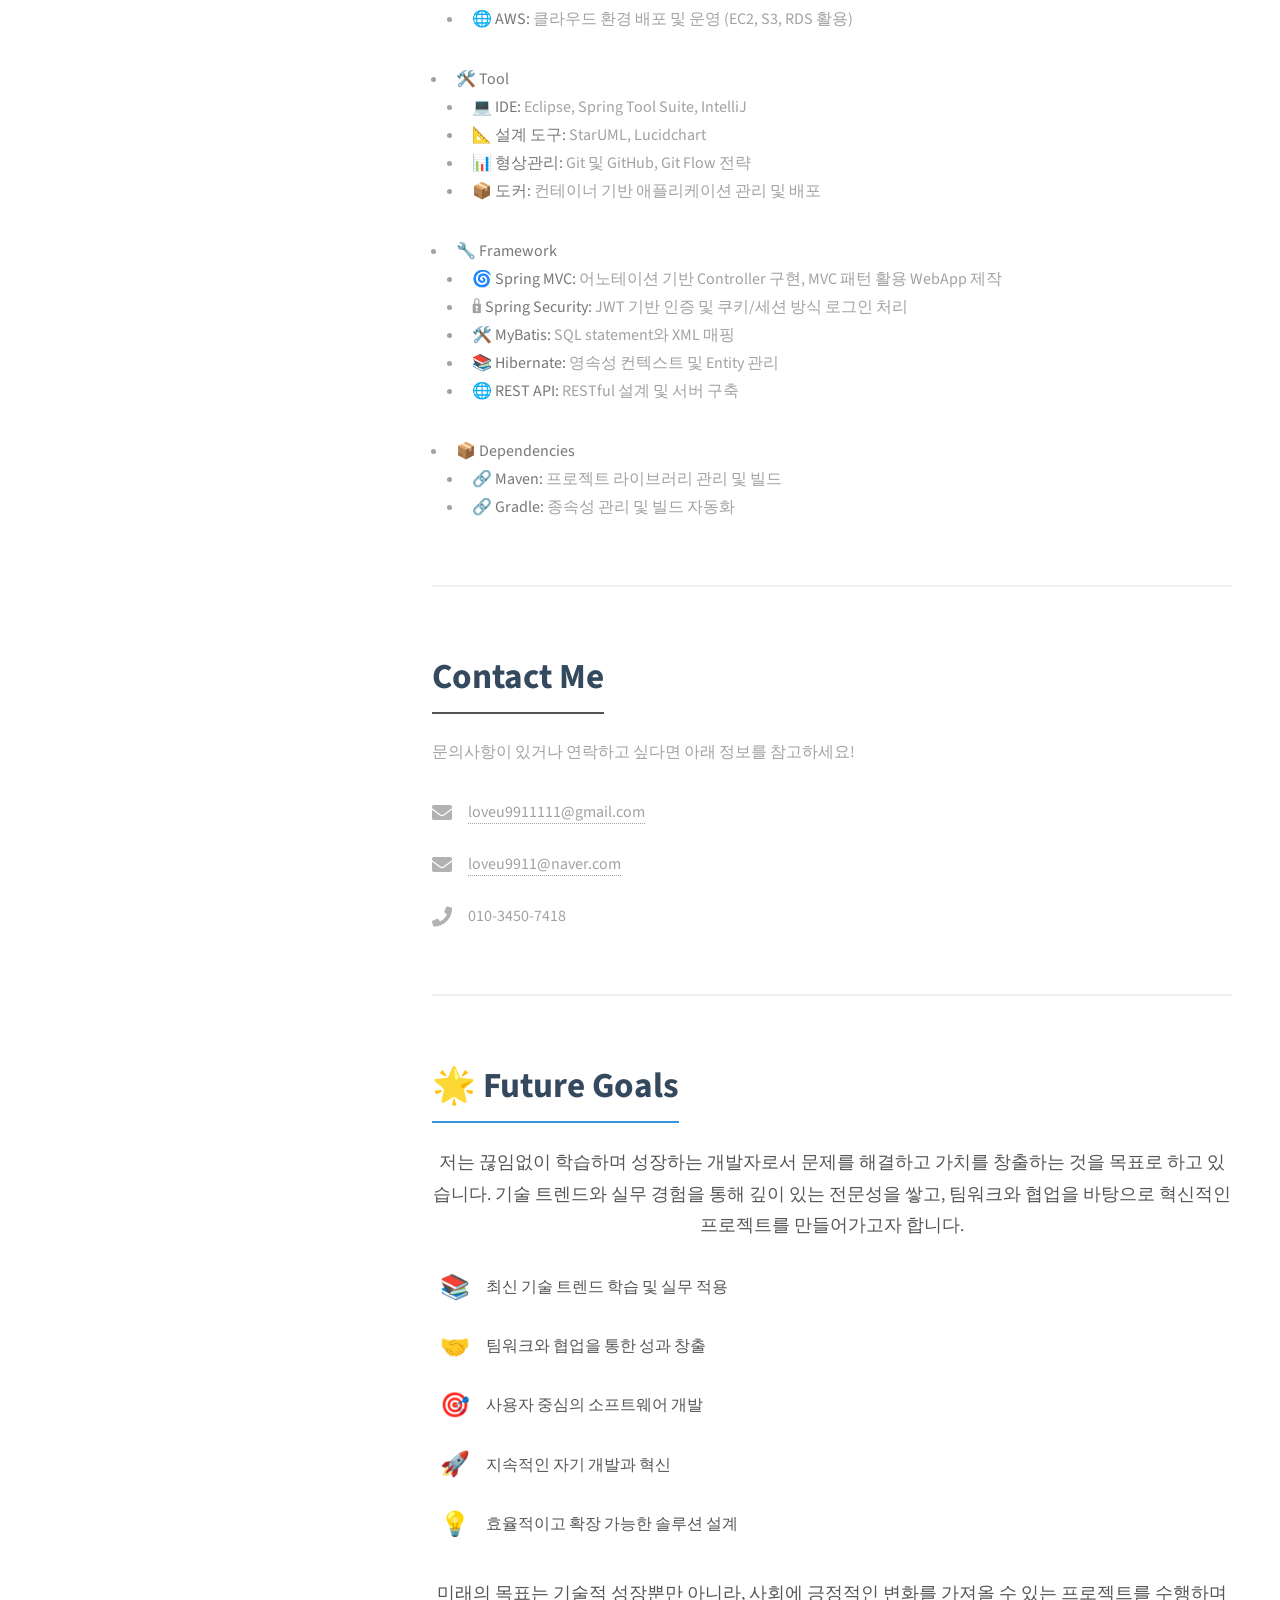
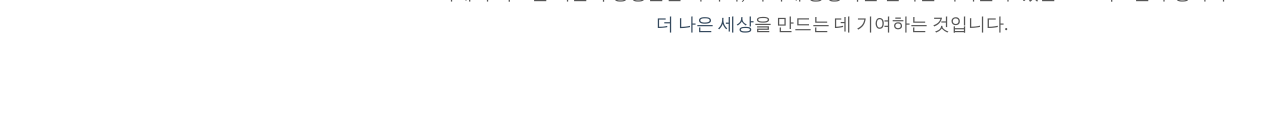
==== commit d2446963: "포트" ====
--- a/index.html
+++ b/index.html
@@ -158,28 +158,15 @@
         <section id="three">
 			<h2>Projects</h2>
 			<div class="row">
-			<!-- AntWork 그룹웨어 프로젝트 (Front) -->
+			<!-- AntWork 그룹웨어 프로젝트  -->
 				<article class="col-6 col-12-xsmall work-item" style="position: relative;">
-					<a href="https://github.com/greenlotte4/lotte-2nd-project-front-team3" target="_blank" class="image fit thumb">
+					<a href="https://github.com/junhyeokkk/Antwork" target="_blank" class="image fit thumb">
 						<span style="font-size: 4rem;">🖥️</span>
 					</a>
-					<h3>AntWork 그룹웨어 프로젝트 (Front)</h3>
-					<p>React와 Tailwind CSS를 활용하여 그룹웨어의 직관적인 UI를 개발하고, 비대면 협업을 지원하는 기능을 구축.</p>
-					<!-- 세련된 "개발 중" 뱃지 -->
-					<div class="badge">⚙️ 개발 중</div>
+					<h3>AntWork 그룹웨어 프로젝트</h3>
+					<p>AntWork는 그룹의 사내 협업 플랫폼을 현대화하고, 실무 환경과 유사한 경험을 제공하기 위해 설계된 풀스택 웹 애플리케이션.</p>
 				</article>
 
-				<!-- AntWork 그룹웨어 프로젝트 (Back) -->
-				<article class="col-6 col-12-xsmall work-item" style="position: relative;">
-					<a href="https://github.com/greenlotte4/lotte-2nd-project-back-team3" target="_blank" class="image fit thumb">
-						<span style="font-size: 4rem;">💾</span>
-					</a>
-					<h3>AntWork 그룹웨어 프로젝트 (Back)</h3>
-					<p>Spring Boot와 JPA를 사용하여 사용자 관리, 일정 관리, 파일 공유 등 그룹웨어의 핵심 백엔드 로직을 구현.</p>
-					<!-- 세련된 "개발 중" 뱃지 -->
-					<div class="badge">⚙️ 개발 중</div>
-				</article>
-		
 				<!-- LotteOn 쇼핑몰 프로젝트 -->
 				<article class="col-6 col-12-xsmall work-item">
 					<a href="https://github.com/junhyeokkk/LotteOn" target="_blank" class="image fit thumb">
